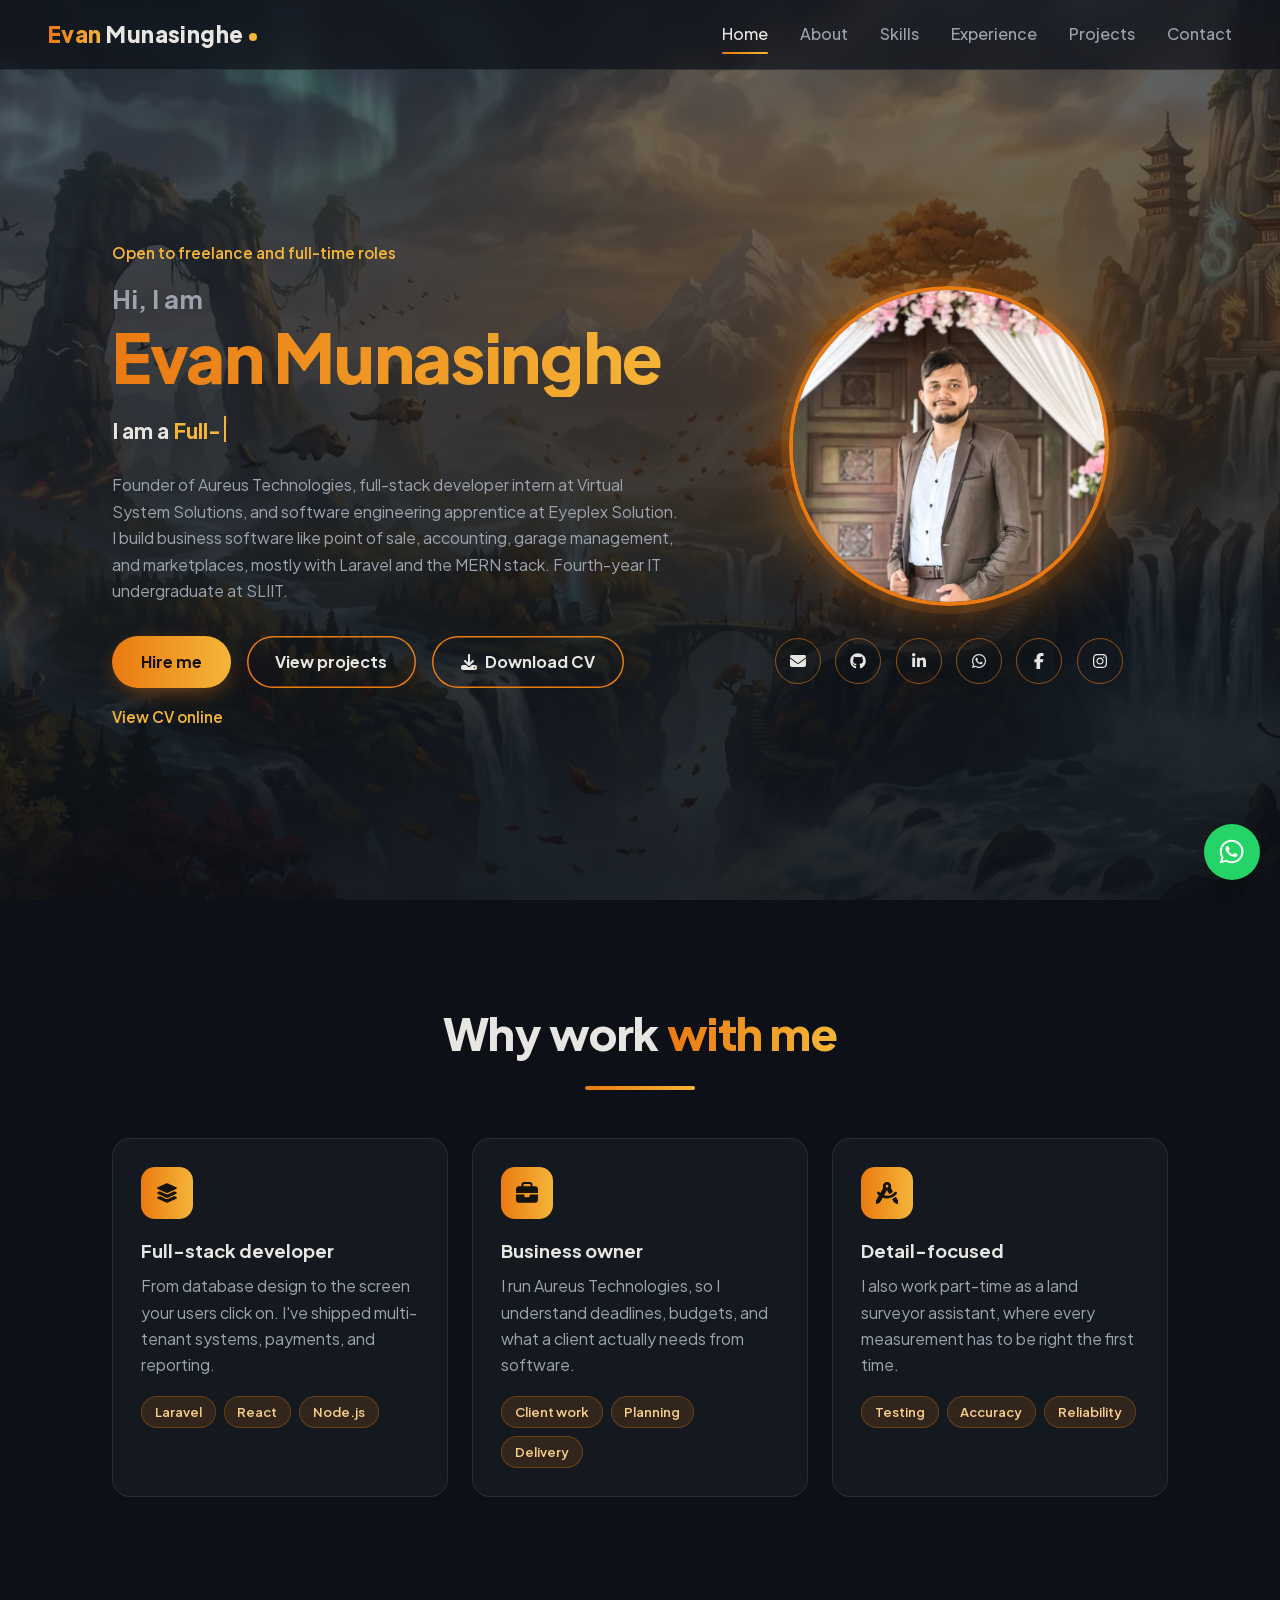
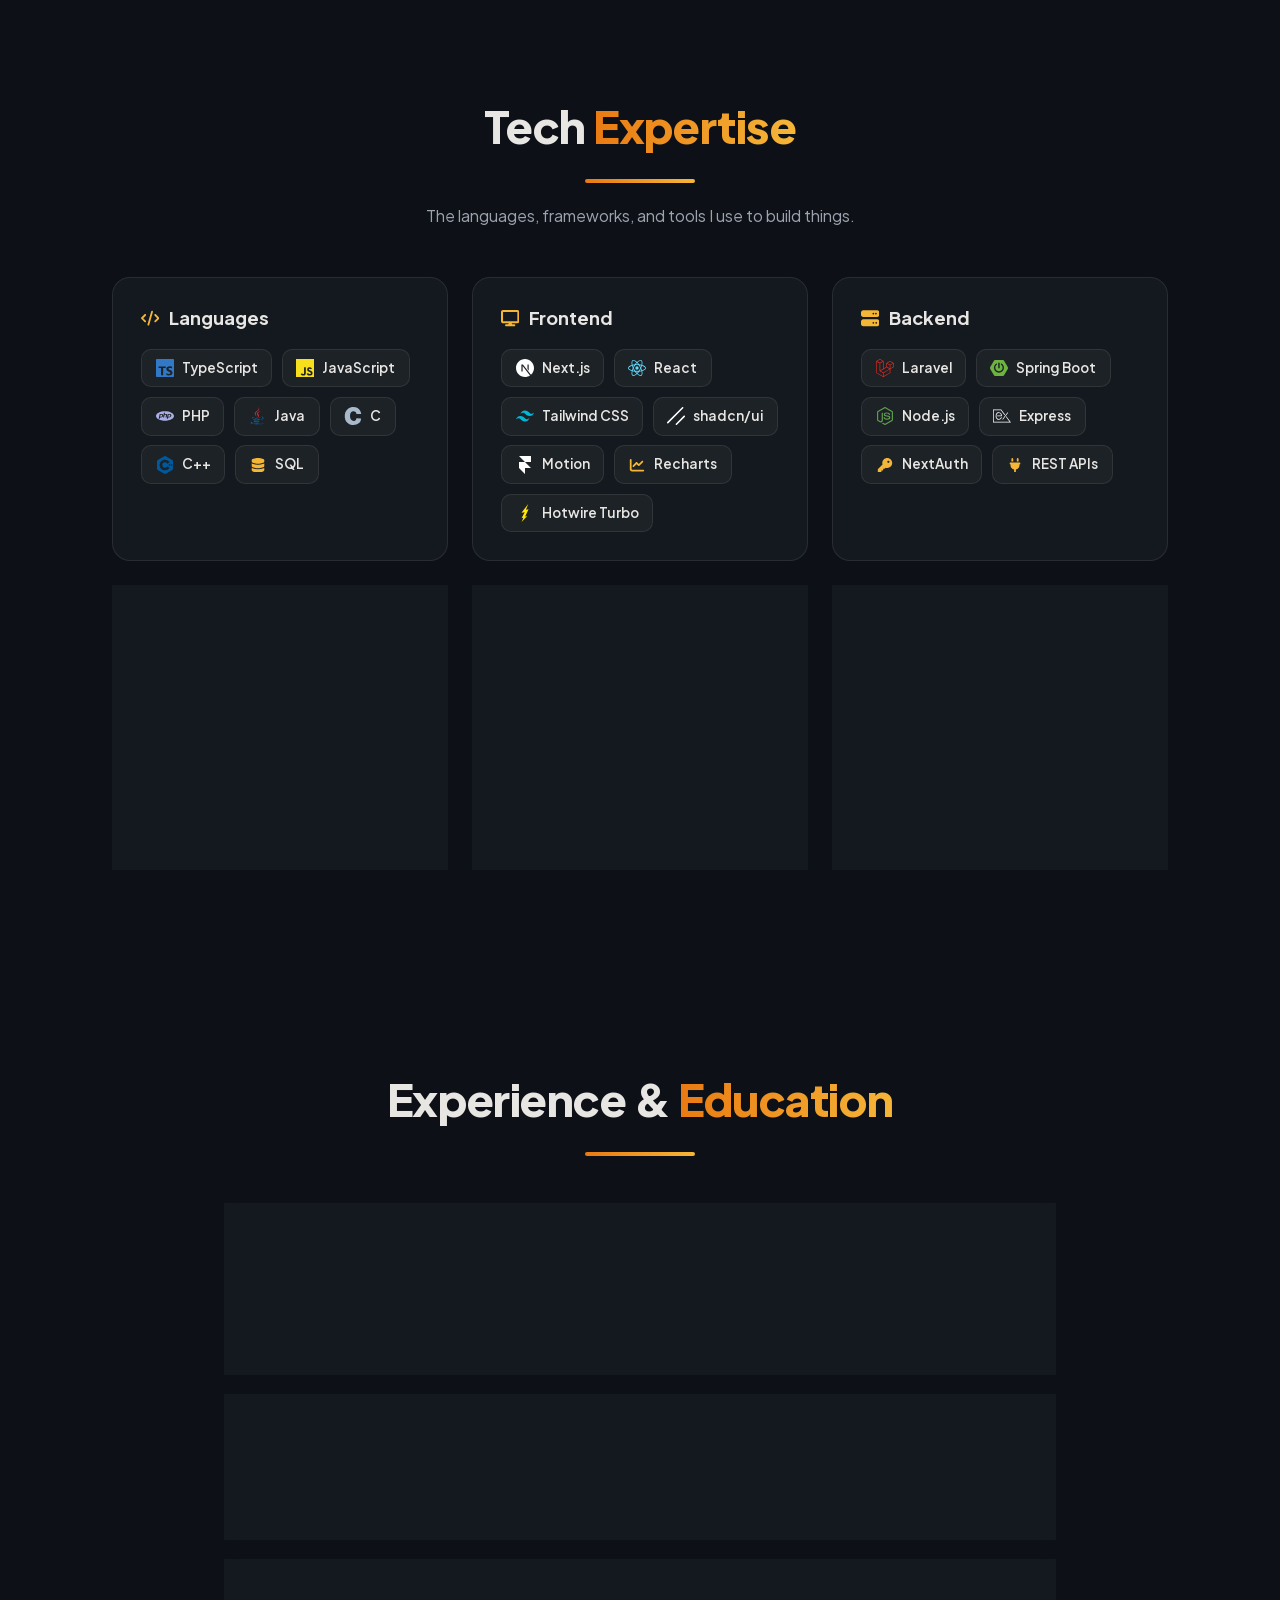
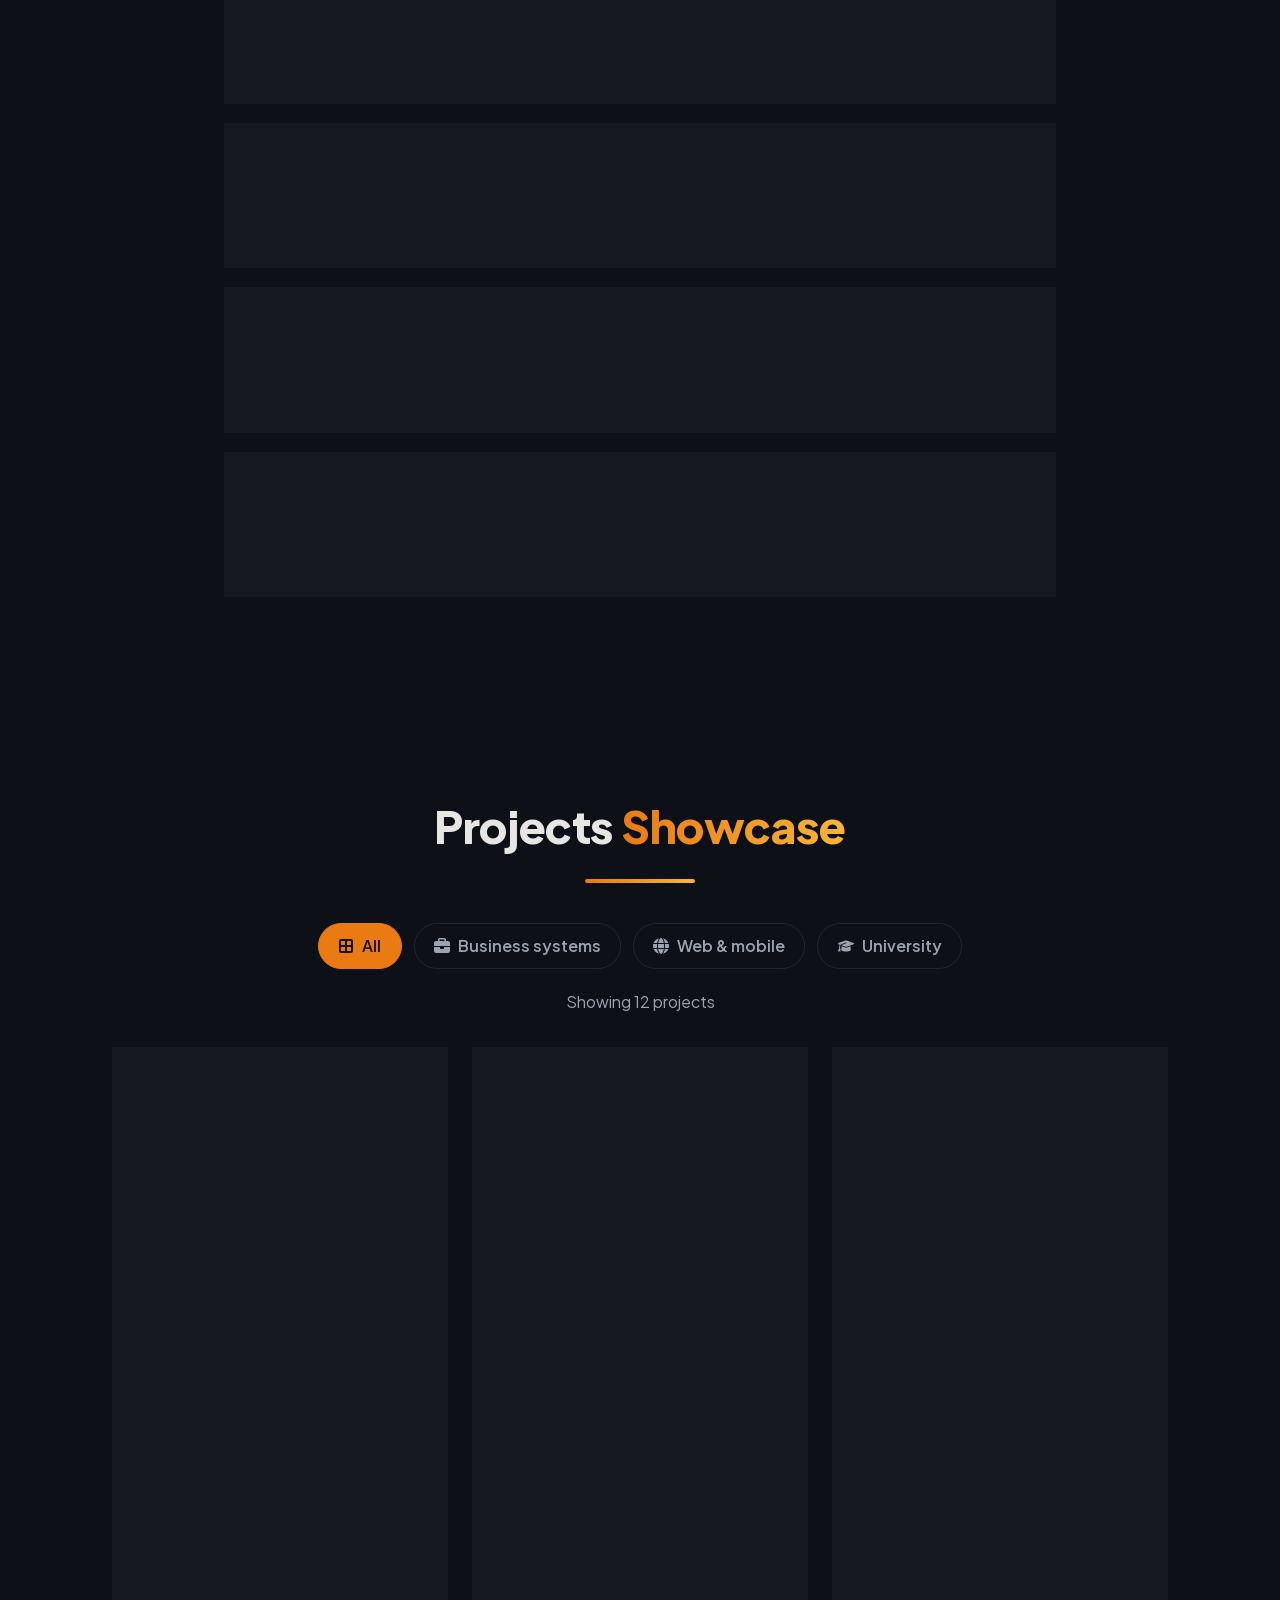
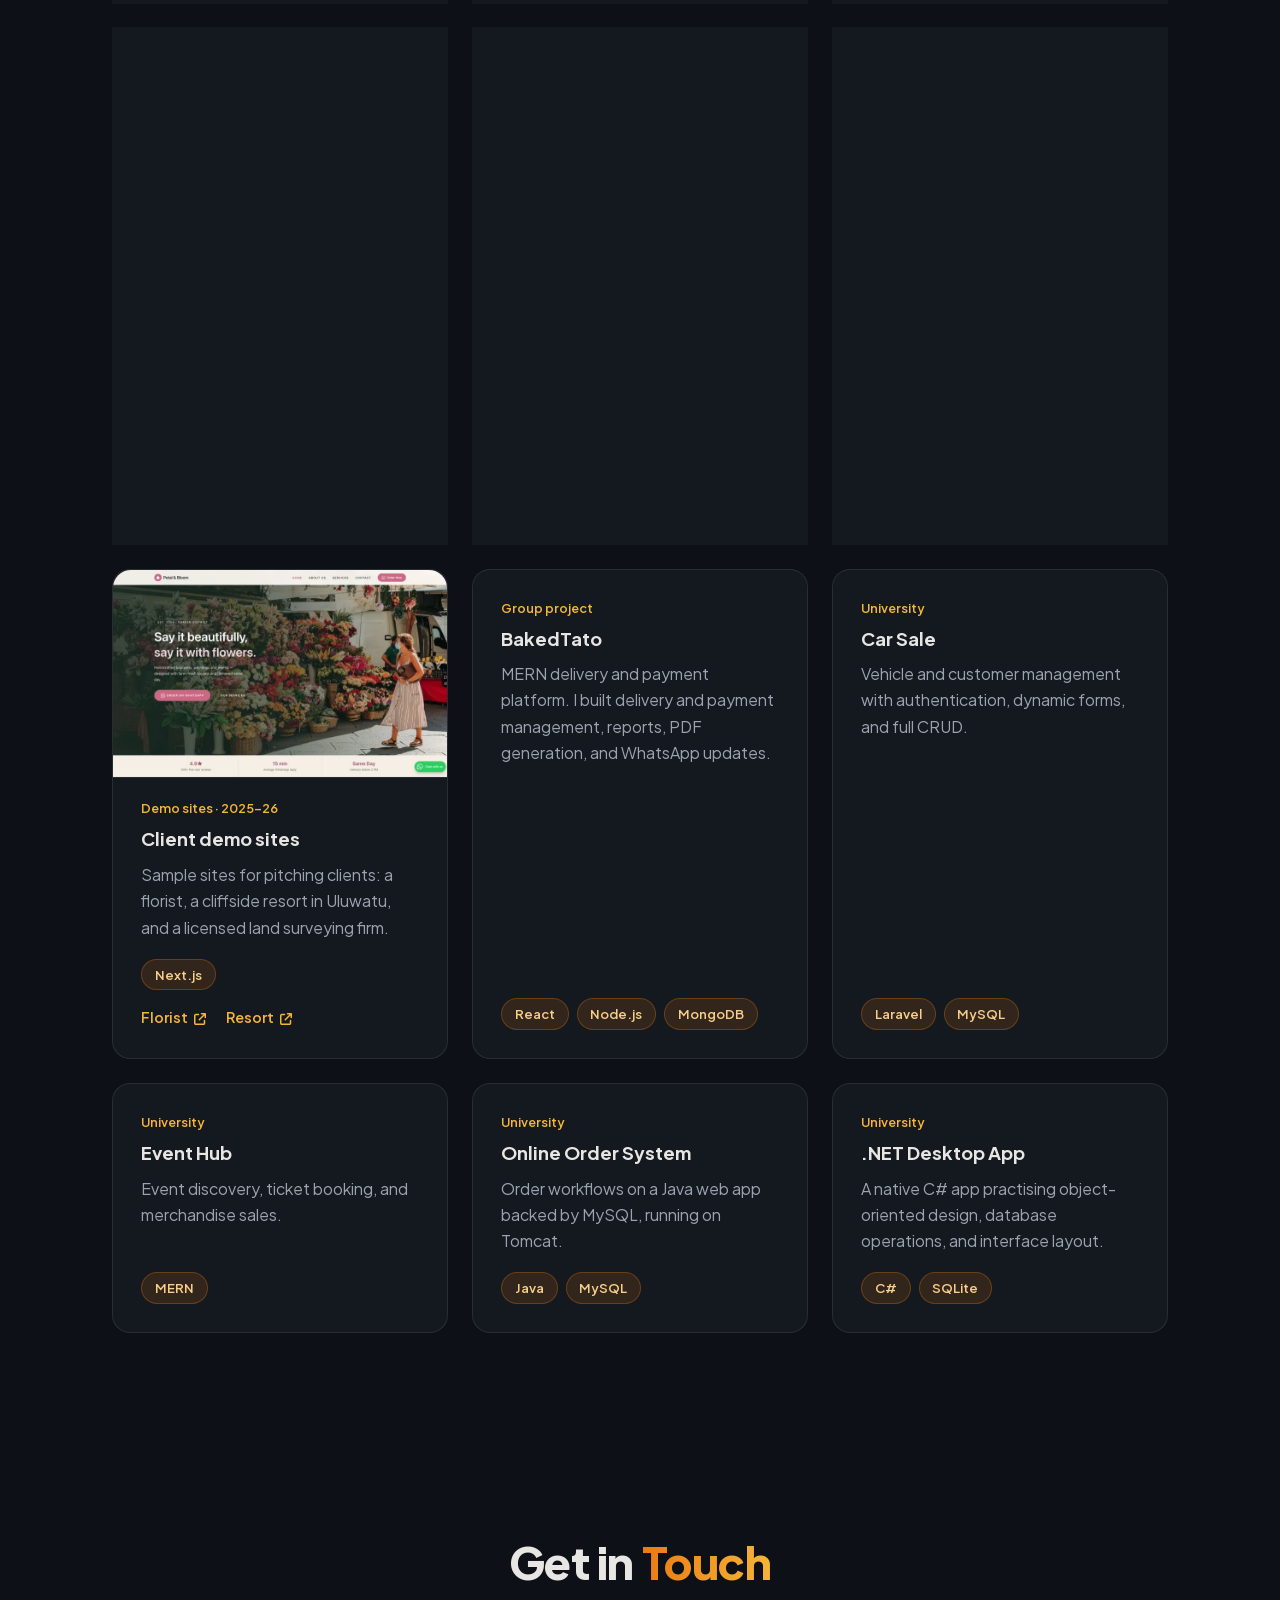
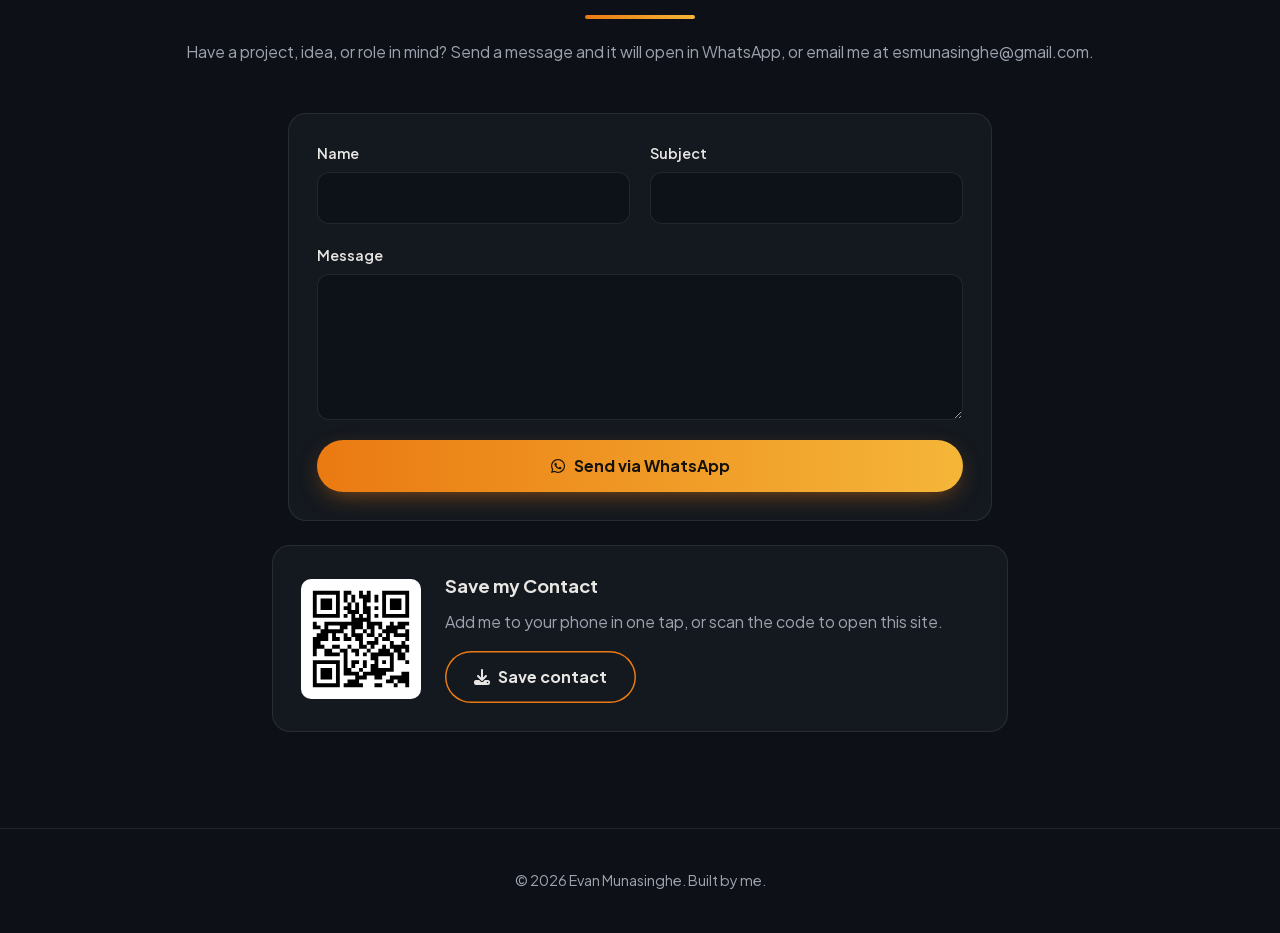
==== index.html @ e0ae442f "Update section headings: capitalize key terms for consistency" ====
<!DOCTYPE html>
<html lang="en">
<head>
  <meta charset="UTF-8">
  <meta name="viewport" content="width=device-width, initial-scale=1.0">
  <meta name="description" content="Evan Munasinghe is a Sri Lankan full-stack developer and founder of Aureus Technologies, building POS, accounting and business software with Laravel, React and Next.js.">
  <meta name="author" content="Evan Munasinghe">
  <meta name="robots" content="index, follow, max-image-preview:large">
  <meta name="theme-color" content="#0D1117">
  <title>Evan Munasinghe | Full-Stack Developer, Sri Lanka</title>
  <link rel="canonical" href="https://evanmunasinghe.dev/">
  <link rel="sitemap" type="application/xml" href="/sitemap.xml">
  <meta property="og:type" content="profile">
  <meta property="og:site_name" content="Evan Munasinghe">
  <meta property="og:url" content="https://evanmunasinghe.dev/">
  <meta property="og:title" content="Evan Munasinghe | Full-Stack Developer, Sri Lanka">
  <meta property="og:description" content="Evan Munasinghe is a Sri Lankan full-stack developer and founder of Aureus Technologies, building POS, accounting and business software with Laravel, React and Next.js.">
  <meta property="og:image" content="https://evanmunasinghe.dev/assets/og.jpg">
  <meta property="og:image:width" content="1200">
  <meta property="og:image:height" content="630">
  <meta property="og:image:alt" content="Evan Munasinghe, Full-Stack Developer">
  <meta property="profile:first_name" content="Evan">
  <meta property="profile:last_name" content="Munasinghe">
  <meta name="twitter:card" content="summary_large_image">
  <script type="application/ld+json">{"@context": "https://schema.org", "@graph": [{"@type": "WebSite", "@id": "https://evanmunasinghe.dev/#website", "url": "https://evanmunasinghe.dev/", "name": "Evan Munasinghe", "inLanguage": "en"}, {"@type": "ProfilePage", "@id": "https://evanmunasinghe.dev/#page", "url": "https://evanmunasinghe.dev/", "isPartOf": {"@id": "https://evanmunasinghe.dev/#website"}, "mainEntity": {"@id": "https://evanmunasinghe.dev/#person"}}, {"@type": "Person", "@id": "https://evanmunasinghe.dev/#person", "name": "Evan Munasinghe", "url": "https://evanmunasinghe.dev/", "image": "https://evanmunasinghe.dev/assets/evan-munasinghe.jpeg", "telephone": "+94714682032", "description": "Evan Munasinghe is a Sri Lankan full-stack developer and founder of Aureus Technologies, building POS, accounting and business software with Laravel, React and Next.js.", "jobTitle": "Full-Stack Developer", "address": {"@type": "PostalAddress", "addressCountry": "LK"}, "worksFor": [{"@type": "Organization", "name": "Aureus Technologies", "url": "https://www.aureustech.online"}, {"@type": "Organization", "name": "Virtual System Solutions"}, {"@type": "Organization", "name": "Eyeplex Solution"}], "alumniOf": [{"@type": "CollegeOrUniversity", "name": "Sri Lanka Institute of Information Technology", "alternateName": "SLIIT"}, {"@type": "EducationalOrganization", "name": "Central College Anuradhapura"}], "knowsAbout": ["Full-stack development", "Laravel", "PHP", "React", "Next.js", "Node.js", "TypeScript", "MERN stack", "PostgreSQL", "MySQL", "Point of sale systems", "Accounting software"], "sameAs": ["https://github.com/evanmunasinghe", "https://www.linkedin.com/in/evan-munasinghe-3a8b3a279/"]}]}</script>
  <link rel="icon" type="image/png" sizes="32x32" href="assets/favicon-32.png">
  <link rel="apple-touch-icon" href="assets/apple-touch-icon.png?v=2">
  <link rel="manifest" href="site.webmanifest">
  <link rel="preload" href="assets/evan-munasinghe.webp" as="image">
  <link rel="preload" href="assets/fonts/plus-jakarta-sans.woff2" as="font" type="font/woff2" crossorigin>
  <link rel="stylesheet" href="styles.css">
  <script src="script.js" defer></script>
</head>
<body>
  <a class="skip-link" href="#home">Skip to content</a>

  <header class="nav">
    <a class="logo" href="#home"><span class="grad">Evan</span>&nbsp;Munasinghe<i></i></a>
    <button class="menu-btn" type="button" aria-label="Open menu" aria-expanded="false" aria-controls="nav-links"><svg class="fa" aria-hidden="true"><use href="assets/icons.svg#bars"/></svg></button>
    <nav id="nav-links" aria-label="Sections">
      <a href="#home">Home</a>
      <a href="#about">About</a>
      <a href="#skills">Skills</a>
      <a href="#experience">Experience</a>
      <a href="#projects">Projects</a>
      <a href="#contact">Contact</a>
    </nav>
  </header>

  <main>
    <section class="hero" id="home">
      <div class="hero-text">
        <p class="status">Open to freelance and full-time roles</p>
        <p class="hi">Hi, I am</p>
        <h1 class="grad">Evan Munasinghe</h1>
        <p class="typed"><span>I am a <span id="typed" aria-live="polite">Full-Stack Developer</span><span class="caret" aria-hidden="true"></span></span><span class="ghost" aria-hidden="true">I am a Founder of Aureus Technologies</span></p>
        <p class="lead">Founder of Aureus Technologies, full-stack developer intern at Virtual System Solutions, and software engineering apprentice at Eyeplex Solution. I build business software like point of sale, accounting, garage management, and marketplaces, mostly with Laravel and the MERN stack. Fourth-year IT undergraduate at SLIIT.</p>
        <div class="hero-btns">
          <a class="btn" href="#contact">Hire me</a>
          <a class="btn btn-ghost" href="#projects">View projects</a>
          <a class="btn btn-ghost" href="assets/Evan-Munasinghe-CV.pdf" download><svg class="fa" aria-hidden="true"><use href="assets/icons.svg#download"/></svg> Download CV</a>
          <a class="text-link" href="assets/Evan-Munasinghe-CV.pdf" target="_blank" rel="noopener">View CV online</a>
        </div>
      </div>
      <div class="hero-photo">
        <img src="assets/evan-munasinghe.webp" alt="Evan Munasinghe" width="800" height="800" fetchpriority="high">
        <div class="socials">
          <a href="mailto:esmunasinghe@gmail.com" aria-label="Email"><svg class="fa" aria-hidden="true"><use href="assets/icons.svg#envelope"/></svg></a>
          <a href="https://github.com/evanmunasinghe" target="_blank" rel="noopener noreferrer" aria-label="GitHub"><svg class="fa" aria-hidden="true"><use href="assets/icons.svg#github"/></svg></a>
          <a href="https://www.linkedin.com/in/evan-munasinghe-3a8b3a279/" target="_blank" rel="noopener noreferrer" aria-label="LinkedIn"><svg class="fa" aria-hidden="true"><use href="assets/icons.svg#linkedin-in"/></svg></a>
          <a href="https://wa.me/94714682032" target="_blank" rel="noopener noreferrer" aria-label="WhatsApp"><svg class="fa" aria-hidden="true"><use href="assets/icons.svg#whatsapp"/></svg></a>
          <a href="https://www.facebook.com/share/1J9ZfUtniU/?mibextid=wwXIfr" target="_blank" rel="noopener noreferrer" aria-label="Facebook"><svg class="fa" aria-hidden="true"><use href="assets/icons.svg#facebook-f"/></svg></a>
          <a href="https://www.instagram.com/_evanz.____?igsh=cHNicWY4cTRuZnRx&amp;utm_source=qr" target="_blank" rel="noopener noreferrer" aria-label="Instagram"><svg class="fa" aria-hidden="true"><use href="assets/icons.svg#instagram"/></svg></a>
        </div>
      </div>
    </section>

    <section class="section" id="about">
      <h2>Why work <span class="grad">with me</span></h2>
      <div class="cards three">
        <article class="card">
          <svg class="fa icon" aria-hidden="true"><use href="assets/icons.svg#layer-group"/></svg>
          <h3>Full-stack developer</h3>
          <p>From database design to the screen your users click on. I've shipped multi-tenant systems, payments, and reporting.</p>
          <ul class="chips"><li>Laravel</li><li>React</li><li>Node.js</li></ul>
        </article>
        <article class="card">
          <svg class="fa icon" aria-hidden="true"><use href="assets/icons.svg#briefcase"/></svg>
          <h3>Business owner</h3>
          <p>I run Aureus Technologies, so I understand deadlines, budgets, and what a client actually needs from software.</p>
          <ul class="chips"><li>Client work</li><li>Planning</li><li>Delivery</li></ul>
        </article>
        <article class="card">
          <svg class="fa icon" aria-hidden="true"><use href="assets/icons.svg#compass-drafting"/></svg>
          <h3>Detail-focused</h3>
          <p>I also work part-time as a land surveyor assistant, where every measurement has to be right the first time.</p>
          <ul class="chips"><li>Testing</li><li>Accuracy</li><li>Reliability</li></ul>
        </article>
      </div>
    </section>

    <section class="section" id="skills">
      <h2>Tech <span class="grad">Expertise</span></h2>
      <p class="sub">The languages, frameworks, and tools I use to build things.</p>
      <div class="cards skills">
        <article class="card">
          <h3><svg class="fa" aria-hidden="true"><use href="assets/icons.svg#code"/></svg> Languages</h3>
          <ul class="chips tech"><li><img src="assets/tech/typescript.svg" alt="" width="18" height="18">TypeScript</li><li><img src="assets/tech/javascript.svg" alt="" width="18" height="18">JavaScript</li><li><img src="assets/tech/php.svg" alt="" width="18" height="18">PHP</li><li><img src="assets/tech/java.svg" alt="" width="18" height="18">Java</li><li><img src="assets/tech/c.svg" alt="" width="18" height="18">C</li><li><img src="assets/tech/cplusplus.svg" alt="" width="18" height="18">C++</li><li><svg class="fa" aria-hidden="true"><use href="assets/icons.svg#database"/></svg>SQL</li></ul>
        </article>
        <article class="card">
          <h3><svg class="fa" aria-hidden="true"><use href="assets/icons.svg#display"/></svg> Frontend</h3>
          <ul class="chips tech"><li><img src="assets/tech/nextdotjs.svg" alt="" width="18" height="18">Next.js</li><li><img src="assets/tech/react.svg" alt="" width="18" height="18">React</li><li><img src="assets/tech/tailwindcss.svg" alt="" width="18" height="18">Tailwind CSS</li><li><img src="assets/tech/shadcnui.svg" alt="" width="18" height="18">shadcn/ui</li><li><img src="assets/tech/framer.svg" alt="" width="18" height="18">Motion</li><li><svg class="fa" aria-hidden="true"><use href="assets/icons.svg#chart-line"/></svg>Recharts</li><li><img src="assets/tech/hotwire.svg" alt="" width="18" height="18">Hotwire Turbo</li></ul>
        </article>
        <article class="card">
          <h3><svg class="fa" aria-hidden="true"><use href="assets/icons.svg#server"/></svg> Backend</h3>
          <ul class="chips tech"><li><img src="assets/tech/laravel.svg" alt="" width="18" height="18">Laravel</li><li><img src="assets/tech/springboot.svg" alt="" width="18" height="18">Spring Boot</li><li><img src="assets/tech/nodedotjs.svg" alt="" width="18" height="18">Node.js</li><li><img src="assets/tech/express.svg" alt="" width="18" height="18">Express</li><li><svg class="fa" aria-hidden="true"><use href="assets/icons.svg#key"/></svg>NextAuth</li><li><svg class="fa" aria-hidden="true"><use href="assets/icons.svg#plug"/></svg>REST APIs</li></ul>
        </article>
        <article class="card">
          <h3><svg class="fa" aria-hidden="true"><use href="assets/icons.svg#database"/></svg> Data &amp; ORM</h3>
          <ul class="chips tech"><li><img src="assets/tech/postgresql.svg" alt="" width="18" height="18">PostgreSQL</li><li><img src="assets/tech/supabase.svg" alt="" width="18" height="18">Supabase</li><li><img src="assets/tech/tidb.svg" alt="" width="18" height="18">TiDB</li><li><img src="assets/tech/mysql.svg" alt="" width="18" height="18">MySQL</li><li><img src="assets/tech/mariadb.svg" alt="" width="18" height="18">MariaDB</li><li><img src="assets/tech/mongodb.svg" alt="" width="18" height="18">MongoDB</li><li><img src="assets/tech/redis.svg" alt="" width="18" height="18">Redis</li><li><img src="assets/tech/prisma.svg" alt="" width="18" height="18">Prisma</li></ul>
        </article>
        <article class="card">
          <h3><svg class="fa" aria-hidden="true"><use href="assets/icons.svg#cloud"/></svg> Cloud &amp; DevOps</h3>
          <ul class="chips tech"><li><img src="assets/tech/vercel.svg" alt="" width="18" height="18">Vercel</li><li><img src="assets/tech/vercel.svg" alt="" width="18" height="18">Vercel Blob</li><li><img src="assets/tech/vite.svg" alt="" width="18" height="18">Vite</li><li><img src="assets/tech/git.svg" alt="" width="18" height="18">Git</li><li><img src="assets/tech/githubactions.svg" alt="" width="18" height="18">GitHub Actions</li></ul>
        </article>
        <article class="card">
          <h3><svg class="fa" aria-hidden="true"><use href="assets/icons.svg#circle-check"/></svg> Quality &amp; Tooling</h3>
          <ul class="chips tech"><li><img src="assets/tech/zod.svg" alt="" width="18" height="18">Zod</li><li><img src="assets/tech/reacthookform.svg" alt="" width="18" height="18">React Hook Form</li><li><img src="assets/tech/playwright.svg" alt="" width="18" height="18">Playwright</li><li><svg class="fa" aria-hidden="true"><use href="assets/icons.svg#vial"/></svg>Pest</li><li><img src="assets/tech/puppeteer.svg" alt="" width="18" height="18">Puppeteer</li><li><img src="assets/tech/eslint.svg" alt="" width="18" height="18">ESLint</li></ul>
        </article>
      </div>
    </section>

    <section class="section" id="experience">
      <h2>Experience &amp; <span class="grad">Education</span></h2>
      <ol class="timeline">
        <li class="card">
          <img src="assets/evan-logo.png" alt="" width="48" height="48">
          <div>
            <p class="when">2026 – Present</p>
            <h3>Founder, Aureus Technologies</h3>
            <p>Software studio building websites, business systems, and mobile apps for clients. Products include Invotron and Nimuzon.com.</p>
          </div>
        </li>
        <li class="card">
          <img src="assets/virtual-system-solutions-logo.jpeg" alt="" width="48" height="48">
          <div>
            <p class="when">2026 – Present</p>
            <h3>Full-Stack Developer Intern, Virtual System Solutions</h3>
            <p>Building and maintaining Laravel applications, including the FleeV garage management system.</p>
          </div>
        </li>
        <li class="card">
          <span class="logo-icon"><svg class="fa" aria-hidden="true"><use href="assets/icons.svg#compass-drafting"/></svg></span>
          <div>
            <p class="when">Part-time</p>
            <h3>Land Surveyor Assistant</h3>
            <p>Field support for licensed surveyors: boundary marking, readings, and setting-out work.</p>
          </div>
        </li>
        <li class="card">
          <img class="on-dark" src="assets/eyeplex-logo.jpeg" alt="" width="48" height="48">
          <div>
            <p class="when">Present</p>
            <h3>Software Engineering Apprentice, Eyeplex Solution</h3>
            <p>ASP.NET Core web apps: REST APIs, MVC, authentication, and database work.</p>
          </div>
        </li>
        <li class="card">
          <img src="assets/sliit-logo.jpg" alt="" width="48" height="48">
          <div>
            <p class="when">Fourth year</p>
            <h3>BSc (Hons) Information Technology, SLIIT</h3>
            <p>Sri Lanka Institute of Information Technology.</p>
          </div>
        </li>
        <li class="card">
          <img src="assets/central-college-logo.jpeg" alt="" width="48" height="48">
          <div>
            <p class="when">O/L 2019 · A/L 2022 (sat 2023)</p>
            <h3>Central College Anuradhapura</h3>
            <p>G.C.E. O/L: 7A, 2B. G.C.E. A/L (Maths stream): 1C, 2S. Senior Deputy Head Prefect.</p>
          </div>
        </li>
      </ol>
    </section>

    <section class="section" id="projects">
      <h2>Projects <span class="grad">Showcase</span></h2>
      <div class="filters" role="group" aria-label="Filter projects">
        <button type="button" class="active" data-filter="all"><svg class="fa" aria-hidden="true"><use href="assets/icons.svg#border-all"/></svg> All</button>
        <button type="button" data-filter="business"><svg class="fa" aria-hidden="true"><use href="assets/icons.svg#briefcase"/></svg> Business systems</button>
        <button type="button" data-filter="web"><svg class="fa" aria-hidden="true"><use href="assets/icons.svg#globe"/></svg> Web &amp; mobile</button>
        <button type="button" data-filter="uni"><svg class="fa" aria-hidden="true"><use href="assets/icons.svg#graduation-cap"/></svg> University</button>
      </div>
      <p class="sub" id="count" aria-live="polite"></p>

      <div class="cards projects">
        <article class="card project" data-cat="business">
          <a class="thumb" href="https://www.invotron.store" target="_blank" rel="noopener noreferrer" tabindex="-1"><img src="assets/thumbs/invotron.webp" alt="Screenshot of Invotron" width="800" height="486" loading="lazy"></a>
          <p class="tag">Business system · 2026</p>
          <h3>Invotron</h3>
          <p>Point of sale, inventory, quotations, warranties and repairs, payroll, VAT, and double-entry accounting in one multi-tenant system.</p>
          <ul class="chips"><li>Multi-tenant</li><li>POS</li><li>Accounting</li></ul>
          <p class="links"><a href="projects/invotron.html">Case study</a><a href="https://www.invotron.store" target="_blank" rel="noopener noreferrer">Visit site <svg class="fa" aria-hidden="true"><use href="assets/icons.svg#arrow-up-right-from-square"/></svg></a></p>
        </article>
        <article class="card project" data-cat="business">
          <a class="thumb" href="https://fleev.net" target="_blank" rel="noopener noreferrer" tabindex="-1"><img src="assets/thumbs/fleev.webp" alt="Screenshot of FleeV" width="800" height="486" loading="lazy"></a>
          <p class="tag">Business system · 2026</p>
          <h3>FleeV</h3>
          <p>Cloud garage management that replaces paper work orders, missed bookings, and scattered records.</p>
          <ul class="chips"><li>Laravel</li><li>MySQL</li></ul>
          <p class="links"><a href="projects/fleev.html">Case study</a><a href="https://fleev.net" target="_blank" rel="noopener noreferrer">Visit site <svg class="fa" aria-hidden="true"><use href="assets/icons.svg#arrow-up-right-from-square"/></svg></a></p>
        </article>
        <article class="card project" data-cat="web">
          <a class="thumb" href="https://nimuzon.com" target="_blank" rel="noopener noreferrer" tabindex="-1"><img src="assets/thumbs/nimuzon.webp" alt="Screenshot of Nimuzon.com" width="800" height="486" loading="lazy"></a>
          <p class="tag">Marketplace · 2026</p>
          <h3>Nimuzon.com</h3>
          <p>An online marketplace for natural Sri Lankan gemstones such as Ceylon sapphires and rubies.</p>
          <ul class="chips"><li>Full-stack</li><li>E-commerce</li></ul>
          <p class="links"><a href="projects/nimuzon.html">Case study</a><a href="https://nimuzon.com" target="_blank" rel="noopener noreferrer">Visit site <svg class="fa" aria-hidden="true"><use href="assets/icons.svg#arrow-up-right-from-square"/></svg></a></p>
        </article>
        <article class="card project" data-cat="web">
          <a class="thumb" href="https://pentakill-blush.vercel.app" target="_blank" rel="noopener noreferrer" tabindex="-1"><img src="assets/thumbs/pentakill.webp" alt="Screenshot of Pentakill" width="800" height="486" loading="lazy"></a>
          <p class="tag">Web app · 2026</p>
          <h3>Pentakill</h3>
          <p>Look up any League of Legends player, count every pentakill in their match history, and compare two players.</p>
          <ul class="chips"><li>Riot Games API</li><li>UI design</li></ul>
          <p class="links"><a href="projects/pentakill.html">Case study</a><a href="https://pentakill-blush.vercel.app" target="_blank" rel="noopener noreferrer">Visit site <svg class="fa" aria-hidden="true"><use href="assets/icons.svg#arrow-up-right-from-square"/></svg></a></p>
        </article>
        <article class="card project" data-cat="web">
          <a class="thumb" href="https://remindme-xi-nine.vercel.app" target="_blank" rel="noopener noreferrer" tabindex="-1"><img src="assets/thumbs/remindme.webp" alt="Screenshot of Remind me" width="800" height="486" loading="lazy"></a>
          <p class="tag">Mobile app · 2026</p>
          <h3>Remind me</h3>
          <p>A mobile app a client uses to keep track of payments owed to suppliers.</p>
          <ul class="chips"><li>Mobile</li></ul>
          <p class="links"><a href="https://remindme-xi-nine.vercel.app" target="_blank" rel="noopener noreferrer">Visit site <svg class="fa" aria-hidden="true"><use href="assets/icons.svg#arrow-up-right-from-square"/></svg></a></p>
        </article>
        <article class="card project" data-cat="web">
          <a class="thumb" href="https://www.aureustech.online" target="_blank" rel="noopener noreferrer" tabindex="-1"><img src="assets/thumbs/aureus.webp" alt="Screenshot of Aureus Technologies" width="800" height="486" loading="lazy"></a>
          <p class="tag">Website · 2026</p>
          <h3>Aureus Technologies</h3>
          <p>The website and project management suite for my software studio: it presents services and client work, and runs client projects.</p>
          <ul class="chips"><li>Full-stack</li><li>Project management</li></ul>
          <p class="links"><a href="projects/aureus.html">Case study</a><a href="https://www.aureustech.online" target="_blank" rel="noopener noreferrer">Visit site <svg class="fa" aria-hidden="true"><use href="assets/icons.svg#arrow-up-right-from-square"/></svg></a></p>
        </article>
        <article class="card project" data-cat="web">
          <div class="thumb"><img src="assets/thumbs/shop.webp" alt="Screenshot of Client demo sites" width="800" height="486" loading="lazy"></div>
          <p class="tag">Demo sites · 2025–26</p>
          <h3>Client demo sites</h3>
          <p>Sample sites for pitching clients: a florist, a cliffside resort in Uluwatu, and a licensed land surveying firm.</p>
          <ul class="chips"><li>Next.js</li></ul>
          <p class="links"><a href="https://demo-shop-lyart.vercel.app" target="_blank" rel="noopener noreferrer">Florist <svg class="fa" aria-hidden="true"><use href="assets/icons.svg#arrow-up-right-from-square"/></svg></a><a href="https://demo-resort-liart.vercel.app" target="_blank" rel="noopener noreferrer">Resort <svg class="fa" aria-hidden="true"><use href="assets/icons.svg#arrow-up-right-from-square"/></svg></a></p>
        </article>
        <article class="card project" data-cat="uni">
          <p class="tag">Group project</p>
          <h3>BakedTato</h3>
          <p>MERN delivery and payment platform. I built delivery and payment management, reports, PDF generation, and WhatsApp updates.</p>
          <ul class="chips"><li>React</li><li>Node.js</li><li>MongoDB</li></ul>
        </article>
        <article class="card project" data-cat="uni">
          <p class="tag">University</p>
          <h3>Car Sale</h3>
          <p>Vehicle and customer management with authentication, dynamic forms, and full CRUD.</p>
          <ul class="chips"><li>Laravel</li><li>MySQL</li></ul>
        </article>
        <article class="card project" data-cat="uni">
          <p class="tag">University</p>
          <h3>Event Hub</h3>
          <p>Event discovery, ticket booking, and merchandise sales.</p>
          <ul class="chips"><li>MERN</li></ul>
        </article>
        <article class="card project" data-cat="uni">
          <p class="tag">University</p>
          <h3>Online Order System</h3>
          <p>Order workflows on a Java web app backed by MySQL, running on Tomcat.</p>
          <ul class="chips"><li>Java</li><li>MySQL</li></ul>
        </article>
        <article class="card project" data-cat="uni">
          <p class="tag">University</p>
          <h3>.NET Desktop App</h3>
          <p>A native C# app practising object-oriented design, database operations, and interface layout.</p>
          <ul class="chips"><li>C#</li><li>SQLite</li></ul>
        </article>
      </div>
    </section>

    <section class="section" id="contact">
      <h2>Get in <span class="grad">Touch</span></h2>
      <p class="sub">Have a project, idea, or role in mind? Send a message and it will open in WhatsApp, or email me at <a href="mailto:esmunasinghe@gmail.com">esmunasinghe@gmail.com</a>.</p>
      <form class="card contact-form" id="contact-form">
        <label>Name<input name="name" required autocomplete="name"></label>
        <label>Subject<input name="subject" required></label>
        <label class="full">Message<textarea name="message" rows="5" required></textarea></label>
        <button class="btn full" type="submit"><svg class="fa" aria-hidden="true"><use href="assets/icons.svg#whatsapp"/></svg> Send via WhatsApp</button>
      </form>
      <div class="card save-contact">
        <img src="assets/qr.svg" alt="QR code linking to evanmunasinghe.dev" width="120" height="120">
        <div>
          <h3>Save my Contact</h3>
          <p>Add me to your phone in one tap, or scan the code to open this site.</p>
          <p class="hero-btns"><a class="btn btn-ghost" href="assets/evan-munasinghe.vcf" download><svg class="fa" aria-hidden="true"><use href="assets/icons.svg#download"/></svg> Save contact</a></p>
        </div>
      </div>
    </section>
  </main>

  <footer>
    <p>© <span id="year">2026</span> Evan Munasinghe. Built by me.</p>
  </footer>
  <a class="wa-float" href="https://wa.me/94714682032" target="_blank" rel="noopener noreferrer" aria-label="Chat on WhatsApp"><svg class="fa" aria-hidden="true"><use href="assets/icons.svg#whatsapp"/></svg></a>
</body>
</html>
---- styles.css ----
@font-face {
  font-family: "Plus Jakarta Sans";
  font-style: normal;
  font-weight: 400 800;
  font-display: swap;
  src: url("assets/fonts/plus-jakarta-sans.woff2") format("woff2");
}

:root {
  --bg: #0D1117;
  --bg-2: #12171E;
  --card: rgba(22, 27, 34, .82);
  --line: rgba(255, 255, 255, .09);
  --text: #E8E6E3;
  --soft: #9CA3AF;
  --purple: #EA7A12;
  --cyan: #F5B638;
  --grad: linear-gradient(90deg, var(--purple), var(--cyan));
}

* { box-sizing: border-box; margin: 0; padding: 0; }
html { scroll-behavior: smooth; scroll-padding-top: 80px; }

html { background: var(--bg); }

body {
  color: var(--text);
  font: 400 1rem/1.65 "Plus Jakarta Sans", system-ui, sans-serif;
  -webkit-font-smoothing: antialiased;
}

a { color: inherit; text-decoration: none; }
button, input, textarea { font: inherit; color: inherit; }
img { display: block; max-width: 100%; height: auto; }
.fa { width: 1em; height: 1em; fill: currentColor; display: inline-block; vertical-align: -.125em; flex: none; }
:focus-visible { outline: 2px solid var(--cyan); outline-offset: 3px; }
.skip-link { position: absolute; left: -999px; }
.skip-link:focus { left: 1rem; top: 1rem; z-index: 99; background: var(--bg); padding: .5rem 1rem; }

.grad {
  background: var(--grad);
  -webkit-background-clip: text;
  background-clip: text;
  color: transparent;
}

/* nav */
.nav {
  position: sticky;
  top: 0;
  z-index: 50;
  display: flex;
  align-items: center;
  justify-content: space-between;
  padding: 1rem clamp(1.25rem, 4vw, 3rem);
  background: rgba(13, 17, 23, .85);
  backdrop-filter: blur(12px);
  border-bottom: 1px solid var(--line);
}
.logo { font-size: 1.4rem; font-weight: 800; letter-spacing: .02em; display: flex; align-items: center; }
.logo i { width: 8px; height: 8px; border-radius: 50%; background: var(--cyan); margin: .35rem 0 0 .3rem; }
.nav nav { display: flex; gap: 2rem; }
.nav nav a { position: relative; font-weight: 500; color: var(--soft); transition: color .2s; }
.nav nav a:hover, .nav nav a.active { color: var(--text); }
.nav nav a::after {
  content: ""; position: absolute; left: 0; right: 0; bottom: -6px; height: 2px;
  background: var(--grad); border-radius: 2px; transform: scaleX(0); transition: transform .25s;
}
.nav nav a.active::after { transform: scaleX(1); }
.menu-btn { display: none; background: none; border: 0; font-size: 1.3rem; cursor: pointer; }

/* hero */
.hero {
  position: relative;
  isolation: isolate;
  display: grid;
  grid-template-columns: 1.3fr 1fr;
  align-items: center;
  gap: 3rem;
  min-height: calc(100vh - 70px);
  max-width: 72rem;
  margin: 0 auto;
  padding: 4rem clamp(1.25rem, 4vw, 3rem);
}
.hero::before {
  content: ""; position: absolute; inset: 0 calc(50% - 50vw); z-index: -1;
  background: radial-gradient(60rem 30rem at 70% 30%, rgba(234, 122, 18, .18), transparent 70%);
}
.hi { font-size: 1.6rem; font-weight: 700; color: var(--soft); }
h1 { font-size: clamp(2.6rem, 6vw, 4.2rem); font-weight: 800; line-height: 1.1; letter-spacing: -.02em; padding-bottom: .2rem; }
.typed { margin-top: 1rem; font-size: 1.35rem; font-weight: 700; display: grid; }
.typed > * { grid-area: 1 / 1; }
.typed .ghost { visibility: hidden; padding-right: 5px; } /* reserves the height of the longest role so the page never jumps */
#typed { color: var(--cyan); }
.caret { display: inline-block; width: 2px; height: 1.2em; margin-left: 3px; vertical-align: -3px; background: var(--cyan); animation: blink 1s steps(1) infinite; }
@keyframes blink { 50% { opacity: 0; } }
.lead { margin-top: 1.5rem; color: var(--soft); max-width: 36rem; }
.hero-btns { display: flex; flex-wrap: wrap; gap: 1rem; margin-top: 2rem; }

.btn {
  display: inline-flex; align-items: center; justify-content: center; gap: .5rem;
  padding: .8rem 1.8rem;
  border: 0;
  border-radius: 999px;
  background: var(--grad);
  color: #15110B;
  font-weight: 700;
  cursor: pointer;
  box-shadow: 0 8px 24px -8px rgba(234, 122, 18, .6);
  transition: transform .2s, box-shadow .2s;
}
.btn:hover { transform: translateY(-2px); box-shadow: 0 12px 28px -8px rgba(234, 122, 18, .8); }
.btn-ghost { background: transparent; color: var(--text); box-shadow: inset 0 0 0 1.5px var(--purple); }
.btn-ghost:hover { background: rgba(234, 122, 18, .12); box-shadow: inset 0 0 0 1.5px var(--purple); }

.hero-photo { display: flex; flex-direction: column; align-items: center; gap: 2rem; }
.hero-photo img {
  width: min(320px, 70vw);
  aspect-ratio: 1;
  object-fit: cover;
  object-position: 50% 25%;
  border-radius: 50%;
  border: 4px solid var(--purple);
  box-shadow: 0 0 0 8px rgba(234, 122, 18, .15), 0 0 60px rgba(234, 122, 18, .5);
}
.socials { display: flex; gap: .9rem; }
.socials a {
  display: grid; place-items: center;
  width: 46px; height: 46px;
  border-radius: 50%;
  border: 1.5px solid rgba(234, 122, 18, .6);
  color: var(--text);
  transition: background .2s, transform .2s;
}
.socials a:hover { background: var(--purple); color: #15110B; transform: translateY(-3px); }

/* sections */
.section { max-width: 72rem; margin: 0 auto; padding: 6rem clamp(1.25rem, 4vw, 3rem); }
.section:nth-of-type(even) { position: relative; }
h2 { text-align: center; font-size: clamp(2rem, 4vw, 2.8rem); font-weight: 800; letter-spacing: -.01em; }
h2::after { content: ""; display: block; width: 110px; height: 4px; margin: 1rem auto 0; border-radius: 4px; background: var(--grad); }
.sub { text-align: center; color: var(--soft); margin-top: 1.25rem; }

.cards { display: grid; gap: 1.5rem; margin-top: 3rem; }
.three { grid-template-columns: repeat(3, 1fr); }
.skills { grid-template-columns: repeat(auto-fit, minmax(17rem, 1fr)); }
.projects { grid-template-columns: repeat(auto-fill, minmax(19rem, 1fr)); margin-top: 2rem; }

.card {
  background: var(--card);
  border: 1px solid var(--line);
  border-radius: 18px;
  padding: 1.75rem;
  transition: border-color .25s, transform .25s;
}
.card:hover { border-color: rgba(234, 122, 18, .55); transform: translateY(-4px); }
h3 { font-size: 1.15rem; font-weight: 700; line-height: 1.35; }
.card p { color: var(--soft); margin-top: .6rem; }
.card h3 .fa { color: var(--cyan); margin-right: .4rem; }
.icon {
  display: grid; place-items: center;
  width: 52px; height: 52px; margin-bottom: 1.25rem;
  border-radius: 14px;
  background: var(--grad);
  color: #15110B;
  font-size: 1.3rem;
}

.fa.icon { padding: 15px; }

.chips { list-style: none; display: flex; flex-wrap: wrap; gap: .5rem; margin-top: 1.1rem; }
.chips li {
  padding: .25rem .8rem;
  border-radius: 999px;
  background: rgba(234, 122, 18, .14);
  border: 1px solid rgba(234, 122, 18, .3);
  color: #F8CF8A;
  font-size: .82rem;
  font-weight: 600;
}

/* experience */
.timeline { list-style: none; display: grid; gap: 1.25rem; margin: 3rem auto 0; max-width: 52rem; }
.timeline .card { display: flex; gap: 1.25rem; align-items: flex-start; }
.timeline img, .logo-icon {
  flex: none; width: 48px; height: 48px; border-radius: 12px; object-fit: cover; background: #fff;
}
.logo-icon { display: grid; place-items: center; background: var(--grad); color: #15110B; font-size: 1.2rem; }
.when { color: var(--cyan) !important; font-size: .85rem; font-weight: 600; margin: 0 0 .2rem !important; }

/* projects */
.filters { display: flex; flex-wrap: wrap; justify-content: center; gap: .75rem; margin-top: 2.5rem; }
.filters button {
  display: inline-flex; align-items: center; gap: .5rem;
  padding: .55rem 1.2rem;
  border-radius: 999px;
  border: 1px solid var(--line);
  background: transparent;
  color: var(--soft);
  font-weight: 600;
  cursor: pointer;
  transition: background .2s, color .2s;
}
.filters button:hover { color: var(--text); border-color: rgba(234, 122, 18, .5); }
.filters button.active { background: var(--purple); border-color: var(--purple); color: #15110B; }
.project { display: flex; flex-direction: column; }
.project .chips { margin-top: auto; padding-top: 1.1rem; }
.project[hidden] { display: none; }
.tag { color: var(--cyan) !important; font-size: .8rem; font-weight: 600; margin: 0 0 .5rem !important; }

/* contact */
.contact-form {
  display: grid; grid-template-columns: 1fr 1fr; gap: 1.25rem;
  max-width: 44rem; margin: 3rem auto 0;
}
.contact-form:hover { transform: none; }
.contact-form label { display: grid; gap: .4rem; font-weight: 600; font-size: .9rem; }
.contact-form .full { grid-column: 1 / -1; }
.contact-form input, .contact-form textarea {
  width: 100%;
  padding: .8rem 1rem;
  border-radius: 12px;
  border: 1px solid var(--line);
  background: var(--bg);
  font-weight: 400;
  resize: vertical;
}
.contact-form input:focus, .contact-form textarea:focus { outline: none; border-color: var(--purple); }

footer { text-align: center; padding: 2.5rem 1rem; color: var(--soft); border-top: 1px solid var(--line); font-size: .9rem; }

@media (max-width: 900px) {
  .menu-btn { display: block; }
  .nav nav {
    display: none;
    position: absolute; top: 100%; left: 0; right: 0;
    flex-direction: column; gap: 0;
    background: var(--bg-2); border-bottom: 1px solid var(--line);
  }
  .nav nav.open { display: flex; }
  .nav nav a { padding: 1rem clamp(1.25rem, 4vw, 3rem); }
  .nav nav a::after { display: none; }
  .hero { grid-template-columns: 1fr; text-align: center; padding-top: 3rem; min-height: auto; }
  .hero-photo { order: -1; }
  .lead { margin-inline: auto; }
  .hero-btns { justify-content: center; }
  .three { grid-template-columns: 1fr; }
  .contact-form { grid-template-columns: 1fr; }
}

@media (prefers-reduced-motion: reduce) {
  * { transition: none !important; animation: none !important; }
}

/* project screenshots + links */
.thumb {
  display: block;
  margin: -1.75rem -1.75rem 1.25rem;
  border-radius: 18px 18px 0 0;
  overflow: hidden;
  border-bottom: 1px solid var(--line);
  aspect-ratio: 16 / 10;
}
.thumb img { width: 100%; height: 100%; object-fit: cover; object-position: top; transition: transform .4s; }
.project:hover .thumb img { transform: scale(1.04); }
.links { display: flex; gap: 1.25rem; margin-top: 1rem !important; }
.links a { color: var(--cyan); font-weight: 600; font-size: .9rem; }
.links a:hover { text-decoration: underline; }
.links .fa { font-size: .75rem; margin-left: .2rem; }

/* tech logos in skill chips */
.chips.tech { gap: .6rem; }
.chips.tech li {
  display: inline-flex; align-items: center; gap: .5rem;
  padding: .45rem .85rem;
  border-radius: 10px;
  background: rgba(255, 255, 255, .04);
  border-color: var(--line);
  color: var(--text);
  font-size: .85rem;
}
.chips.tech img { width: 18px; height: 18px; }
.chips.tech .fa { width: 18px; text-align: center; color: var(--cyan); font-size: .9rem; }
.chips.tech li:hover { border-color: rgba(234, 122, 18, .5); }

/* fixed background image with dark tint for readability */
body::before {
  content: "";
  position: fixed;
  inset: 0;
  z-index: -2;
  background:
    linear-gradient(180deg, rgba(13, 17, 23, .55) 0%, rgba(13, 17, 23, .82) 45%, rgba(13, 17, 23, .9) 100%),
    url("assets/bg.webp") center / cover no-repeat;
}
.card { backdrop-filter: blur(6px); -webkit-backdrop-filter: blur(6px); }
.contact-form input, .contact-form textarea { background: rgba(13, 17, 23, .75); }
.nav { background: rgba(13, 17, 23, .7); }

/* case study pages */
.back { color: var(--soft); font-weight: 600; }
.back:hover { color: var(--text); }
.case { max-width: 52rem; margin: 0 auto; padding: 4rem clamp(1.25rem, 4vw, 3rem) 5rem; }
.case .lead { max-width: none; }
.case .shot { margin: 3rem 0 1rem; border-radius: 14px; border: 1px solid var(--line); box-shadow: 0 30px 60px -30px rgba(0, 0, 0, .8); }
.case h2 { text-align: left; font-size: 1.6rem; margin-top: 3rem; }
.case h2::after { margin-left: 0; width: 60px; }
.case h2 + p, .features { margin-top: 1.25rem; color: var(--soft); }
.features { display: grid; gap: .6rem; padding-left: 1.2rem; }
.features li::marker { color: var(--purple); }
.cta { margin-top: 4rem; text-align: center; }
.cta .hero-btns { justify-content: center; margin-top: 1.5rem; }

/* status badge, CV link, floating WhatsApp, save contact */
.status { margin-bottom: .75rem; color: var(--cyan); font-size: .95rem; font-weight: 600; }
.text-link { align-self: center; color: var(--cyan); font-weight: 600; font-size: .95rem; }
.text-link:hover { text-decoration: underline; }
.wa-float { position: fixed; right: 1.25rem; bottom: 1.25rem; z-index: 60; display: grid; place-items: center; width: 56px; height: 56px;
  border-radius: 50%; background: #25D366; color: #fff; font-size: 1.7rem; box-shadow: 0 10px 25px -8px rgba(0, 0, 0, .6); transition: transform .2s; }
.wa-float:hover { transform: scale(1.08); }
.save-contact { display: flex; align-items: center; gap: 1.5rem; max-width: 46rem; margin: 1.5rem auto 0; }
.save-contact img { flex: none; border-radius: 10px; background: #fff; padding: 8px; }
.save-contact .hero-btns { margin-top: 1rem; }
@media (max-width: 600px) { .save-contact { flex-direction: column; text-align: center; } .save-contact .hero-btns { justify-content: center; } }
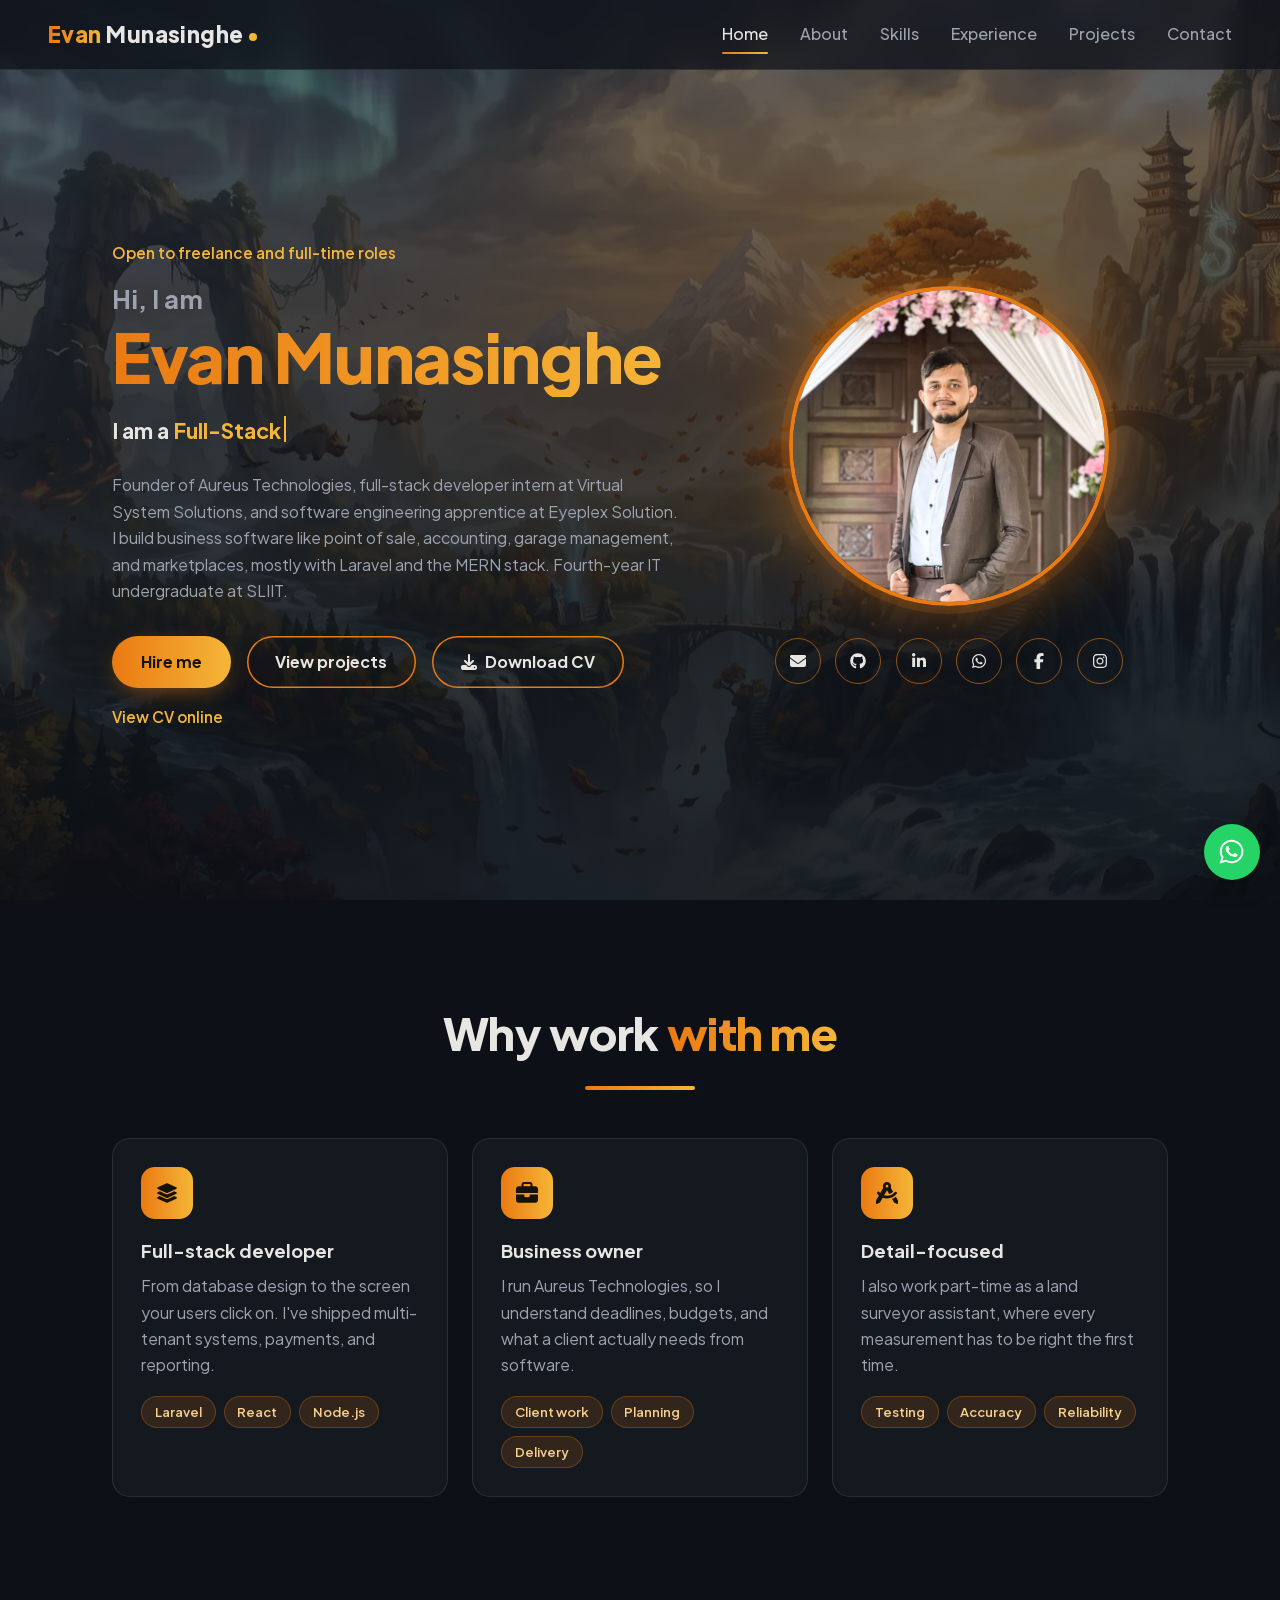
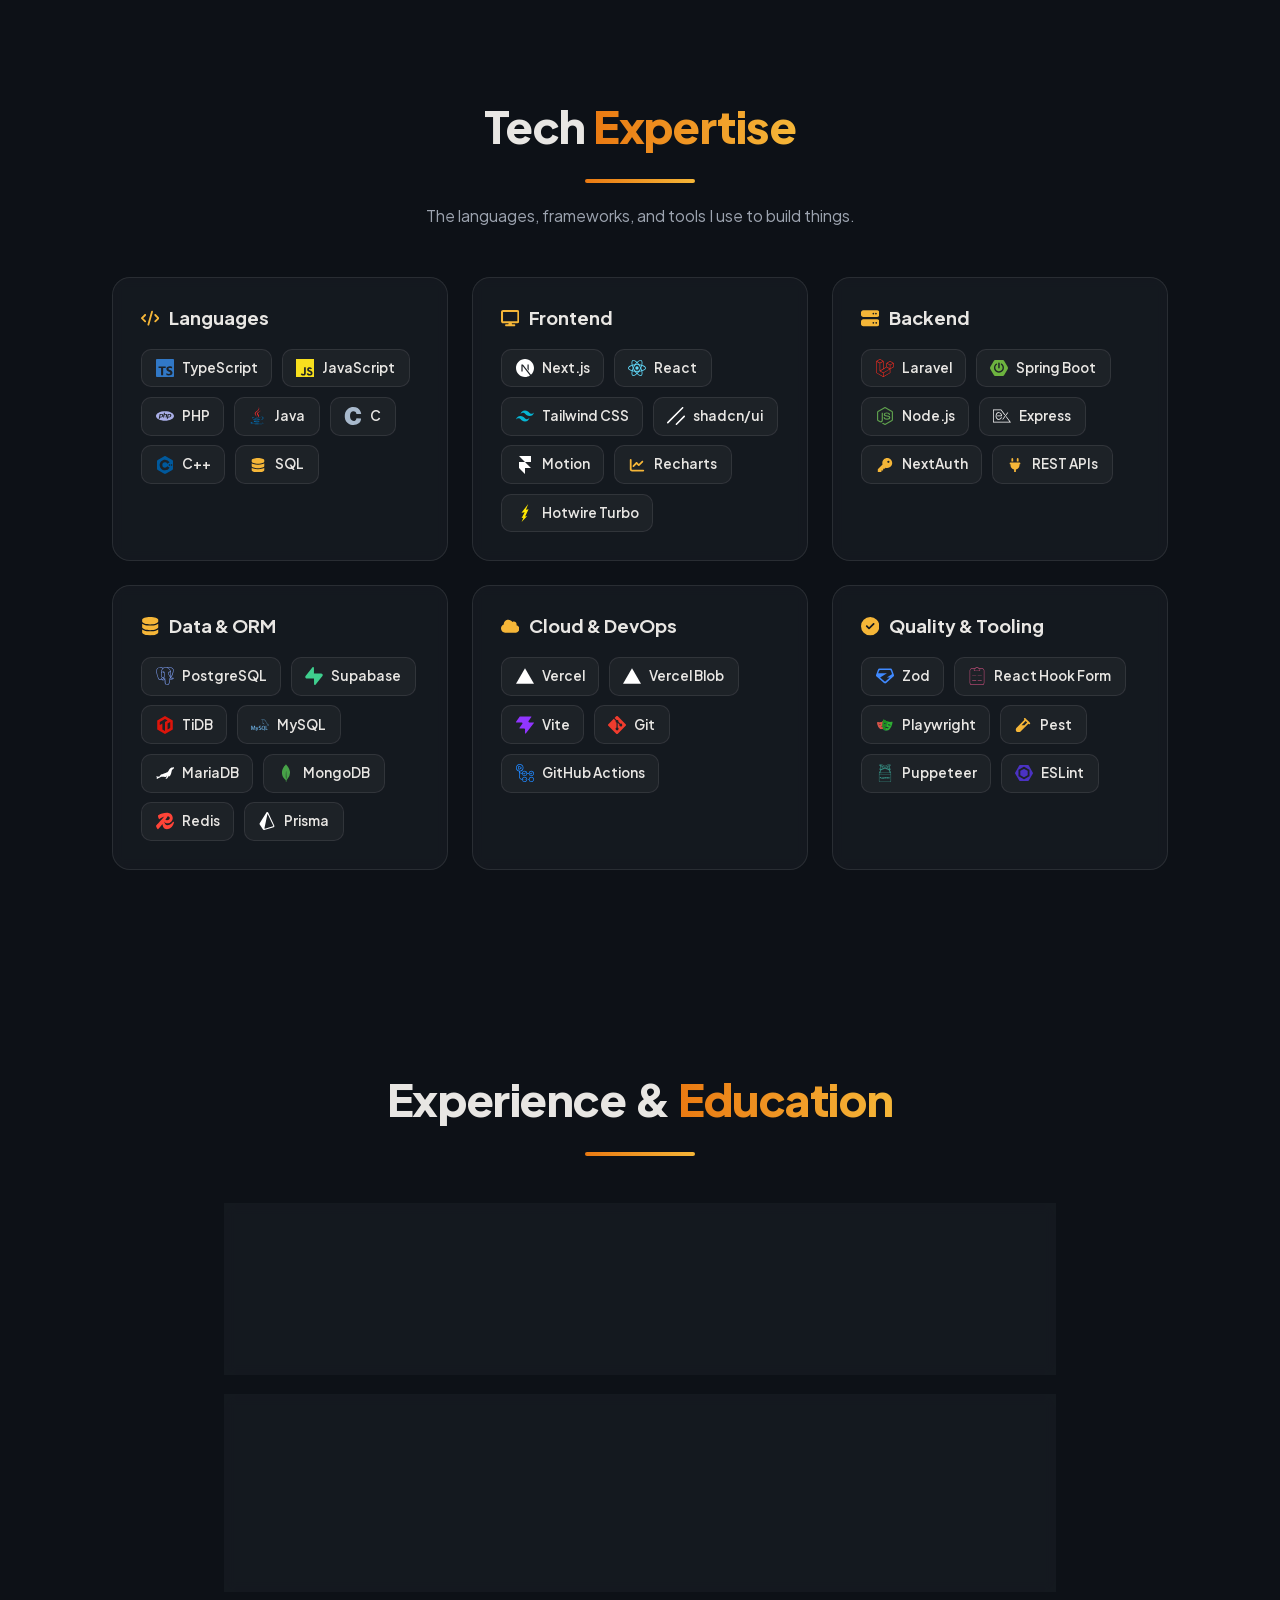
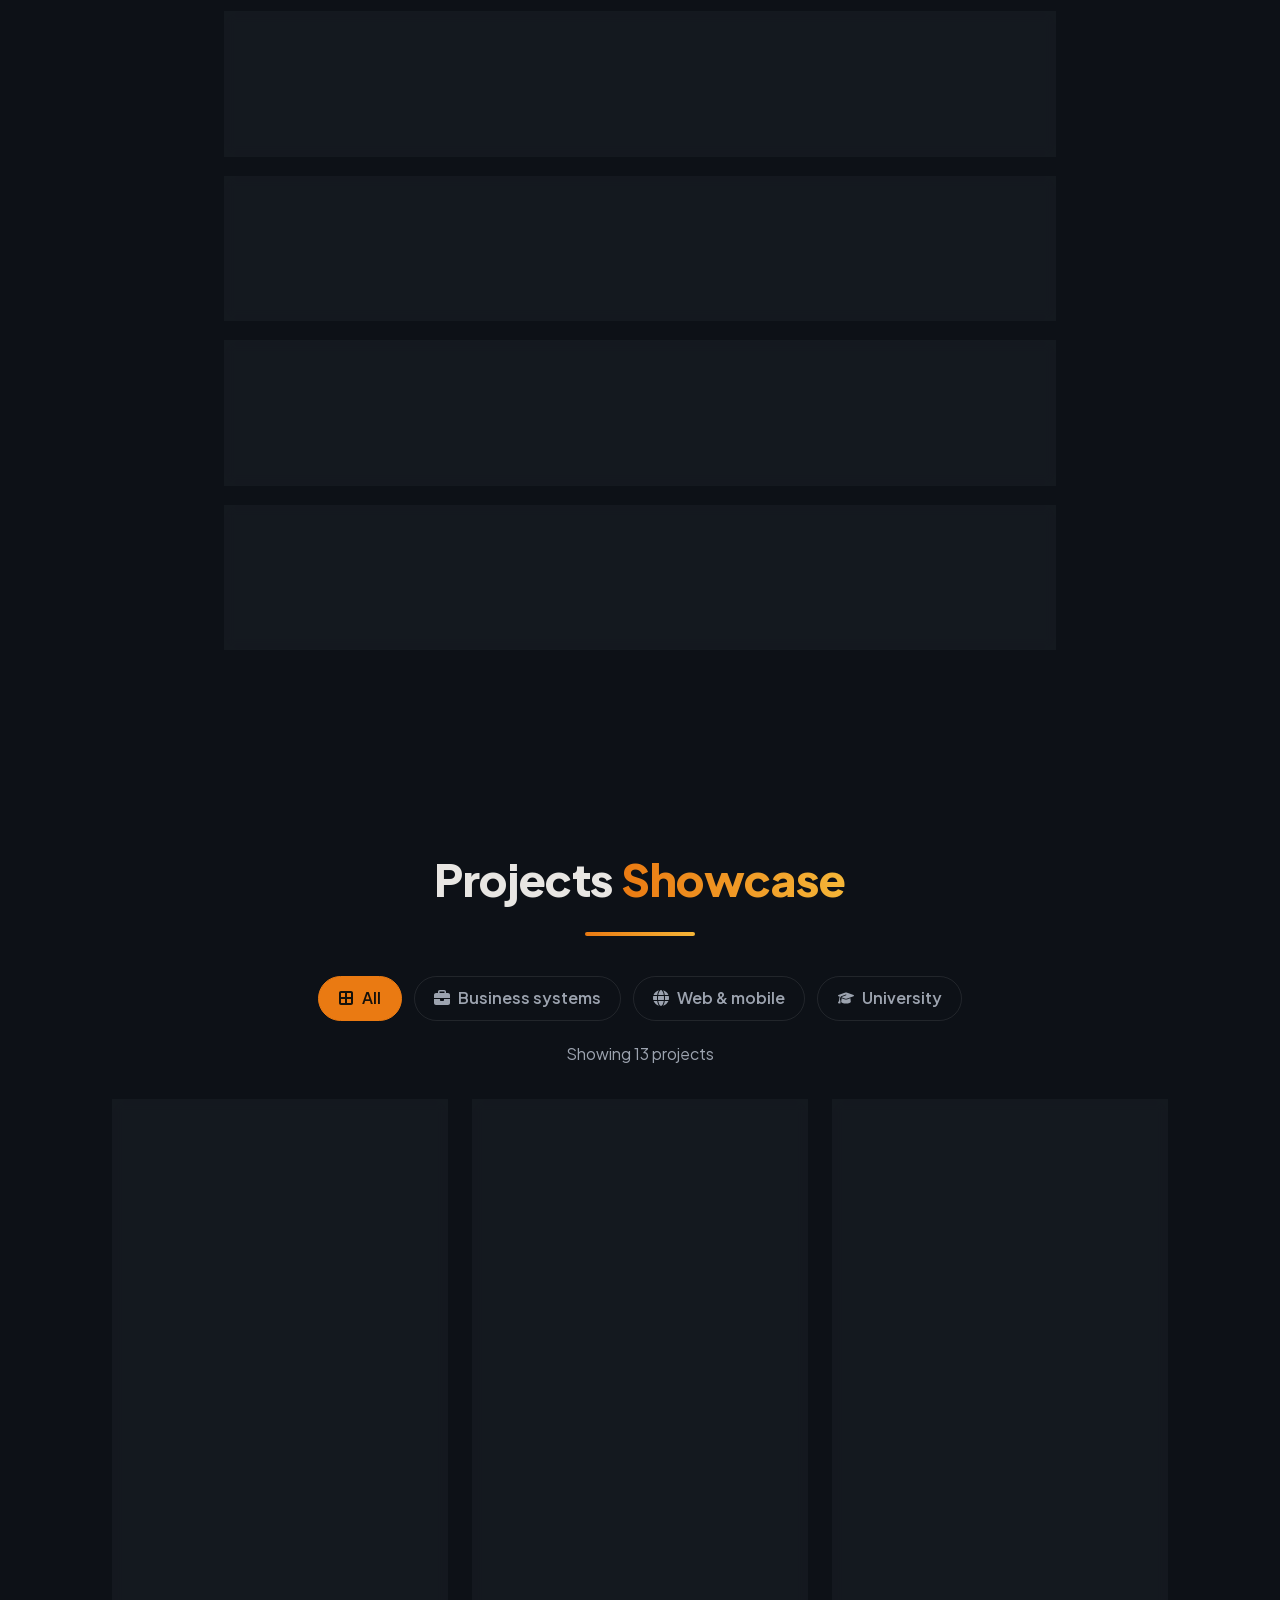
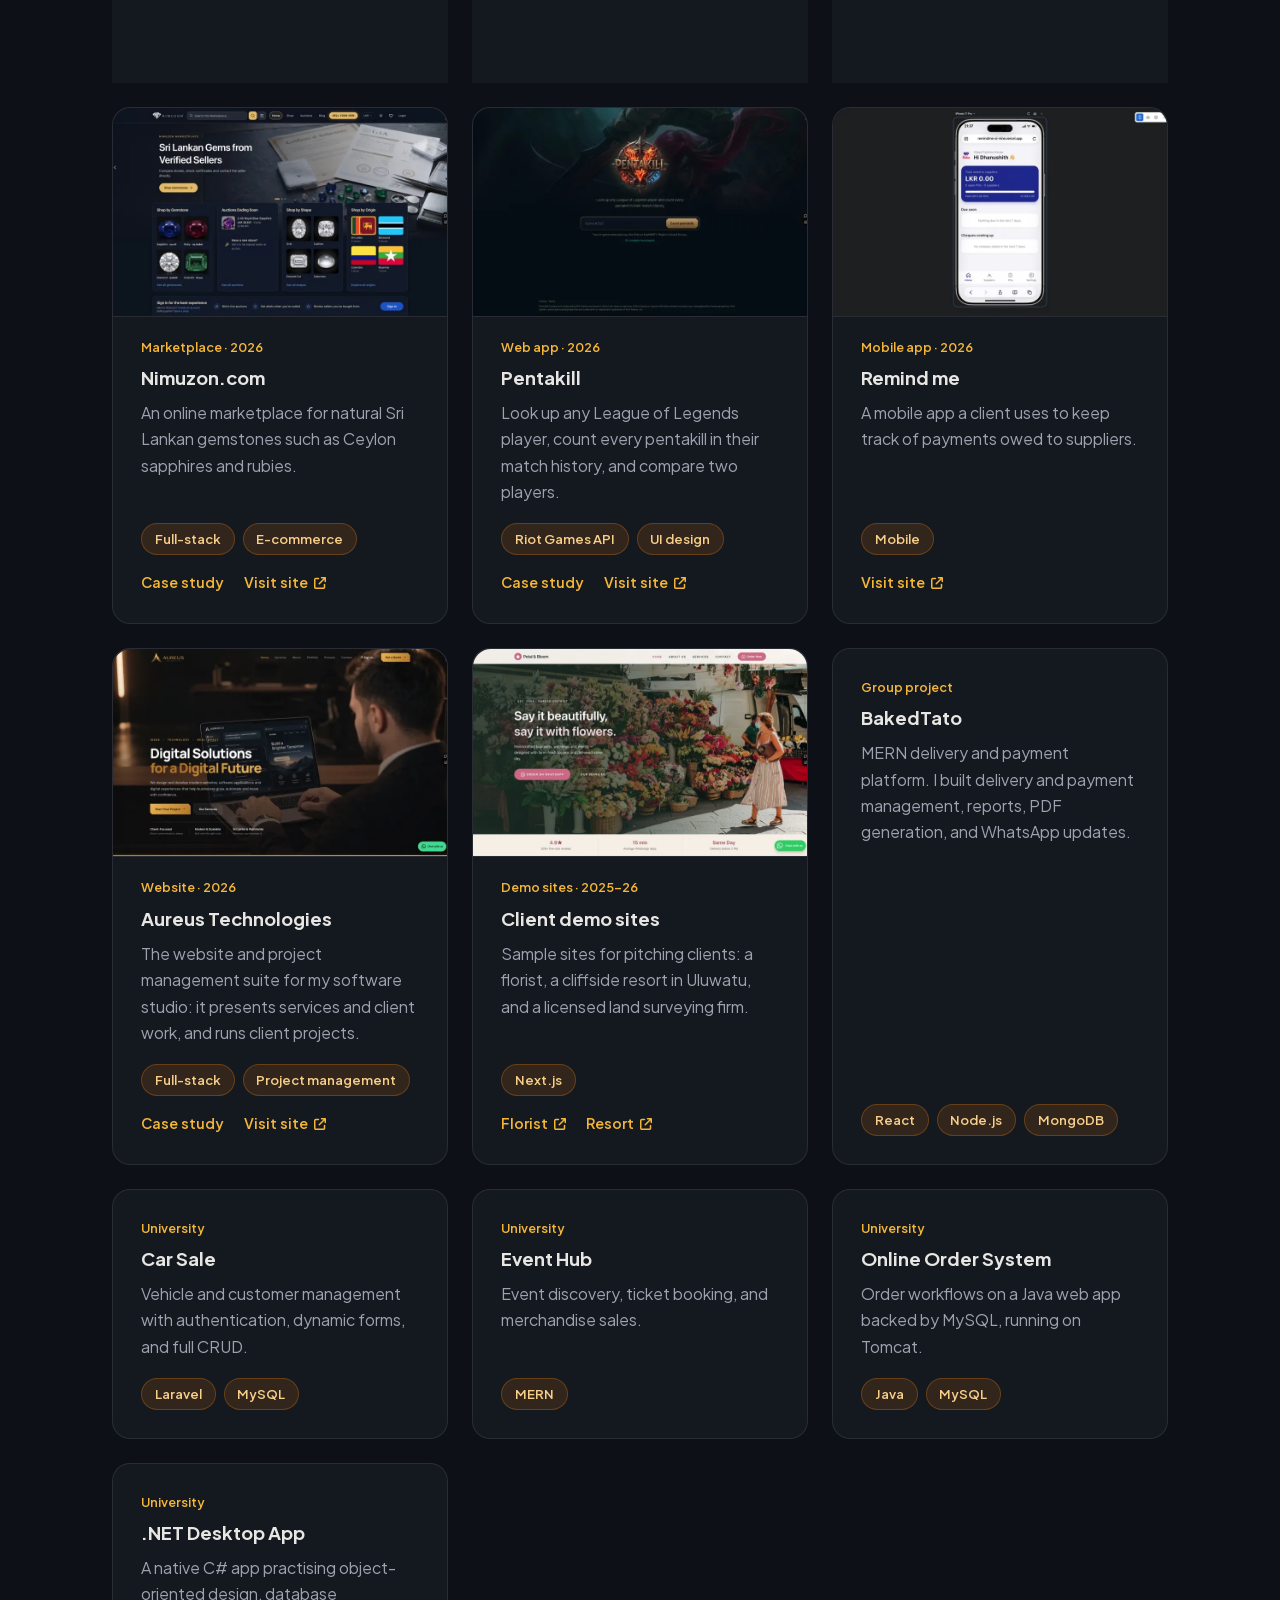
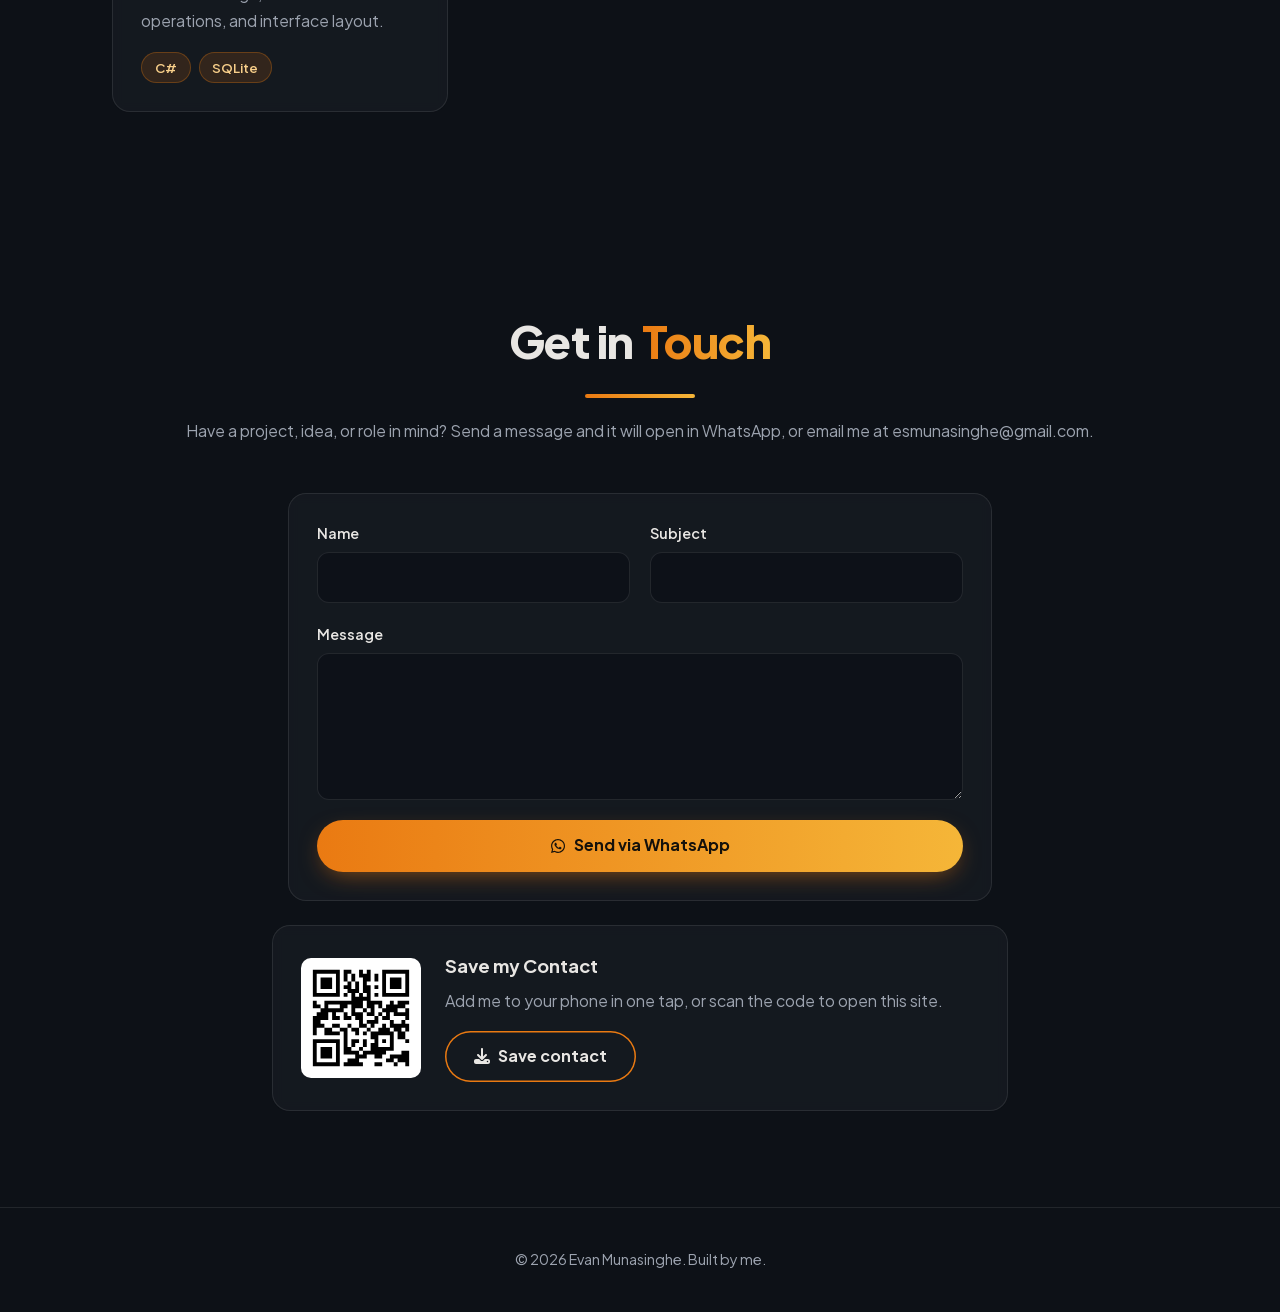
==== commit add435a4: "Add Ant ERP API v1 case study page with project details and OpenAPI documentation" ====
--- a/index.html
+++ b/index.html
@@ -22,7 +22,7 @@
   <meta property="profile:first_name" content="Evan">
   <meta property="profile:last_name" content="Munasinghe">
   <meta name="twitter:card" content="summary_large_image">
-  <script type="application/ld+json">{"@context": "https://schema.org", "@graph": [{"@type": "WebSite", "@id": "https://evanmunasinghe.dev/#website", "url": "https://evanmunasinghe.dev/", "name": "Evan Munasinghe", "inLanguage": "en"}, {"@type": "ProfilePage", "@id": "https://evanmunasinghe.dev/#page", "url": "https://evanmunasinghe.dev/", "isPartOf": {"@id": "https://evanmunasinghe.dev/#website"}, "mainEntity": {"@id": "https://evanmunasinghe.dev/#person"}}, {"@type": "Person", "@id": "https://evanmunasinghe.dev/#person", "name": "Evan Munasinghe", "url": "https://evanmunasinghe.dev/", "image": "https://evanmunasinghe.dev/assets/evan-munasinghe.jpeg", "telephone": "+94714682032", "description": "Evan Munasinghe is a Sri Lankan full-stack developer and founder of Aureus Technologies, building POS, accounting and business software with Laravel, React and Next.js.", "jobTitle": "Full-Stack Developer", "address": {"@type": "PostalAddress", "addressCountry": "LK"}, "worksFor": [{"@type": "Organization", "name": "Aureus Technologies", "url": "https://www.aureustech.online"}, {"@type": "Organization", "name": "Virtual System Solutions"}, {"@type": "Organization", "name": "Eyeplex Solution"}], "alumniOf": [{"@type": "CollegeOrUniversity", "name": "Sri Lanka Institute of Information Technology", "alternateName": "SLIIT"}, {"@type": "EducationalOrganization", "name": "Central College Anuradhapura"}], "knowsAbout": ["Full-stack development", "Laravel", "PHP", "React", "Next.js", "Node.js", "TypeScript", "MERN stack", "PostgreSQL", "MySQL", "Point of sale systems", "Accounting software"], "sameAs": ["https://github.com/evanmunasinghe", "https://www.linkedin.com/in/evan-munasinghe-3a8b3a279/"]}]}</script>
+  <script type="application/ld+json">{"@context": "https://schema.org", "@graph": [{"@type": "WebSite", "@id": "https://evanmunasinghe.dev/#website", "url": "https://evanmunasinghe.dev/", "name": "Evan Munasinghe", "inLanguage": "en"}, {"@type": "ProfilePage", "@id": "https://evanmunasinghe.dev/#page", "url": "https://evanmunasinghe.dev/", "isPartOf": {"@id": "https://evanmunasinghe.dev/#website"}, "mainEntity": {"@id": "https://evanmunasinghe.dev/#person"}}, {"@type": "Person", "@id": "https://evanmunasinghe.dev/#person", "name": "Evan Munasinghe", "url": "https://evanmunasinghe.dev/", "image": "https://evanmunasinghe.dev/assets/evan-munasinghe.jpeg", "telephone": "+94714682032", "description": "Evan Munasinghe is a Sri Lankan full-stack developer and founder of Aureus Technologies, building POS, accounting and business software with Laravel, React and Next.js.", "jobTitle": "Full-Stack Developer", "address": {"@type": "PostalAddress", "addressCountry": "LK"}, "worksFor": [{"@type": "Organization", "name": "Aureus Technologies", "url": "https://www.aureustech.online"}, {"@type": "Organization", "name": "Virtual System Solutions"}, {"@type": "Organization", "name": "Eyeplex Solution"}], "alumniOf": [{"@type": "CollegeOrUniversity", "name": "Sri Lanka Institute of Information Technology", "alternateName": "SLIIT"}, {"@type": "EducationalOrganization", "name": "Central College Anuradhapura"}], "knowsAbout": ["Full-stack development", "Laravel", "PHP", "React", "Next.js", "Node.js", "TypeScript", "MERN stack", "PostgreSQL", "MySQL", "Point of sale systems", "Accounting software", "REST API design", "OpenAPI", "OAuth 2.0"], "sameAs": ["https://github.com/evanmunasinghe", "https://www.linkedin.com/in/evan-munasinghe-3a8b3a279/"]}]}</script>
   <link rel="icon" type="image/png" sizes="32x32" href="assets/favicon-32.png">
   <link rel="apple-touch-icon" href="assets/apple-touch-icon.png?v=2">
   <link rel="manifest" href="site.webmanifest">
@@ -146,7 +146,7 @@
           <div>
             <p class="when">2026 – Present</p>
             <h3>Full-Stack Developer Intern, Virtual System Solutions</h3>
-            <p>Building and maintaining Laravel applications, including the FleeV garage management system.</p>
+            <p>Building and maintaining Laravel applications, API v1 for the Ant ERP system (including its OAuth setup and OpenAPI documentation), and FleeV, a garage management add-on built on that API.</p>
           </div>
         </li>
         <li class="card">
@@ -207,9 +207,17 @@
           <a class="thumb" href="https://fleev.net" target="_blank" rel="noopener noreferrer" tabindex="-1"><img src="assets/thumbs/fleev.webp" alt="Screenshot of FleeV" width="800" height="486" loading="lazy"></a>
           <p class="tag">Business system · 2026</p>
           <h3>FleeV</h3>
-          <p>Cloud garage management that replaces paper work orders, missed bookings, and scattered records.</p>
+          <p>A garage management add-on for the Ant ERP, built on the API I created. Replaces paper work orders, missed bookings, and scattered records.</p>
           <ul class="chips"><li>Laravel</li><li>MySQL</li></ul>
           <p class="links"><a href="projects/fleev.html">Case study</a><a href="https://fleev.net" target="_blank" rel="noopener noreferrer">Visit site <svg class="fa" aria-hidden="true"><use href="assets/icons.svg#arrow-up-right-from-square"/></svg></a></p>
+        </article>
+        <article class="card project" data-cat="business">
+          <a class="thumb" href="projects/ant-erp-api.html" tabindex="-1"><img src="assets/thumbs/ant-erp-api.webp" alt="Screenshot of the Ant ERP API client management page" width="800" height="486" loading="lazy"></a>
+          <p class="tag">API · 2026 · Virtual System Solutions</p>
+          <h3>Ant ERP API v1</h3>
+          <p>A versioned REST API that lets other systems read from and write to the Ant ERP, with OAuth client credentials, scoped access and full OpenAPI documentation.</p>
+          <ul class="chips"><li>REST API</li><li>OAuth 2.0</li><li>OpenAPI</li></ul>
+          <p class="links"><a href="projects/ant-erp-api.html">Case study</a></p>
         </article>
         <article class="card project" data-cat="web">
           <a class="thumb" href="https://nimuzon.com" target="_blank" rel="noopener noreferrer" tabindex="-1"><img src="assets/thumbs/nimuzon.webp" alt="Screenshot of Nimuzon.com" width="800" height="486" loading="lazy"></a>
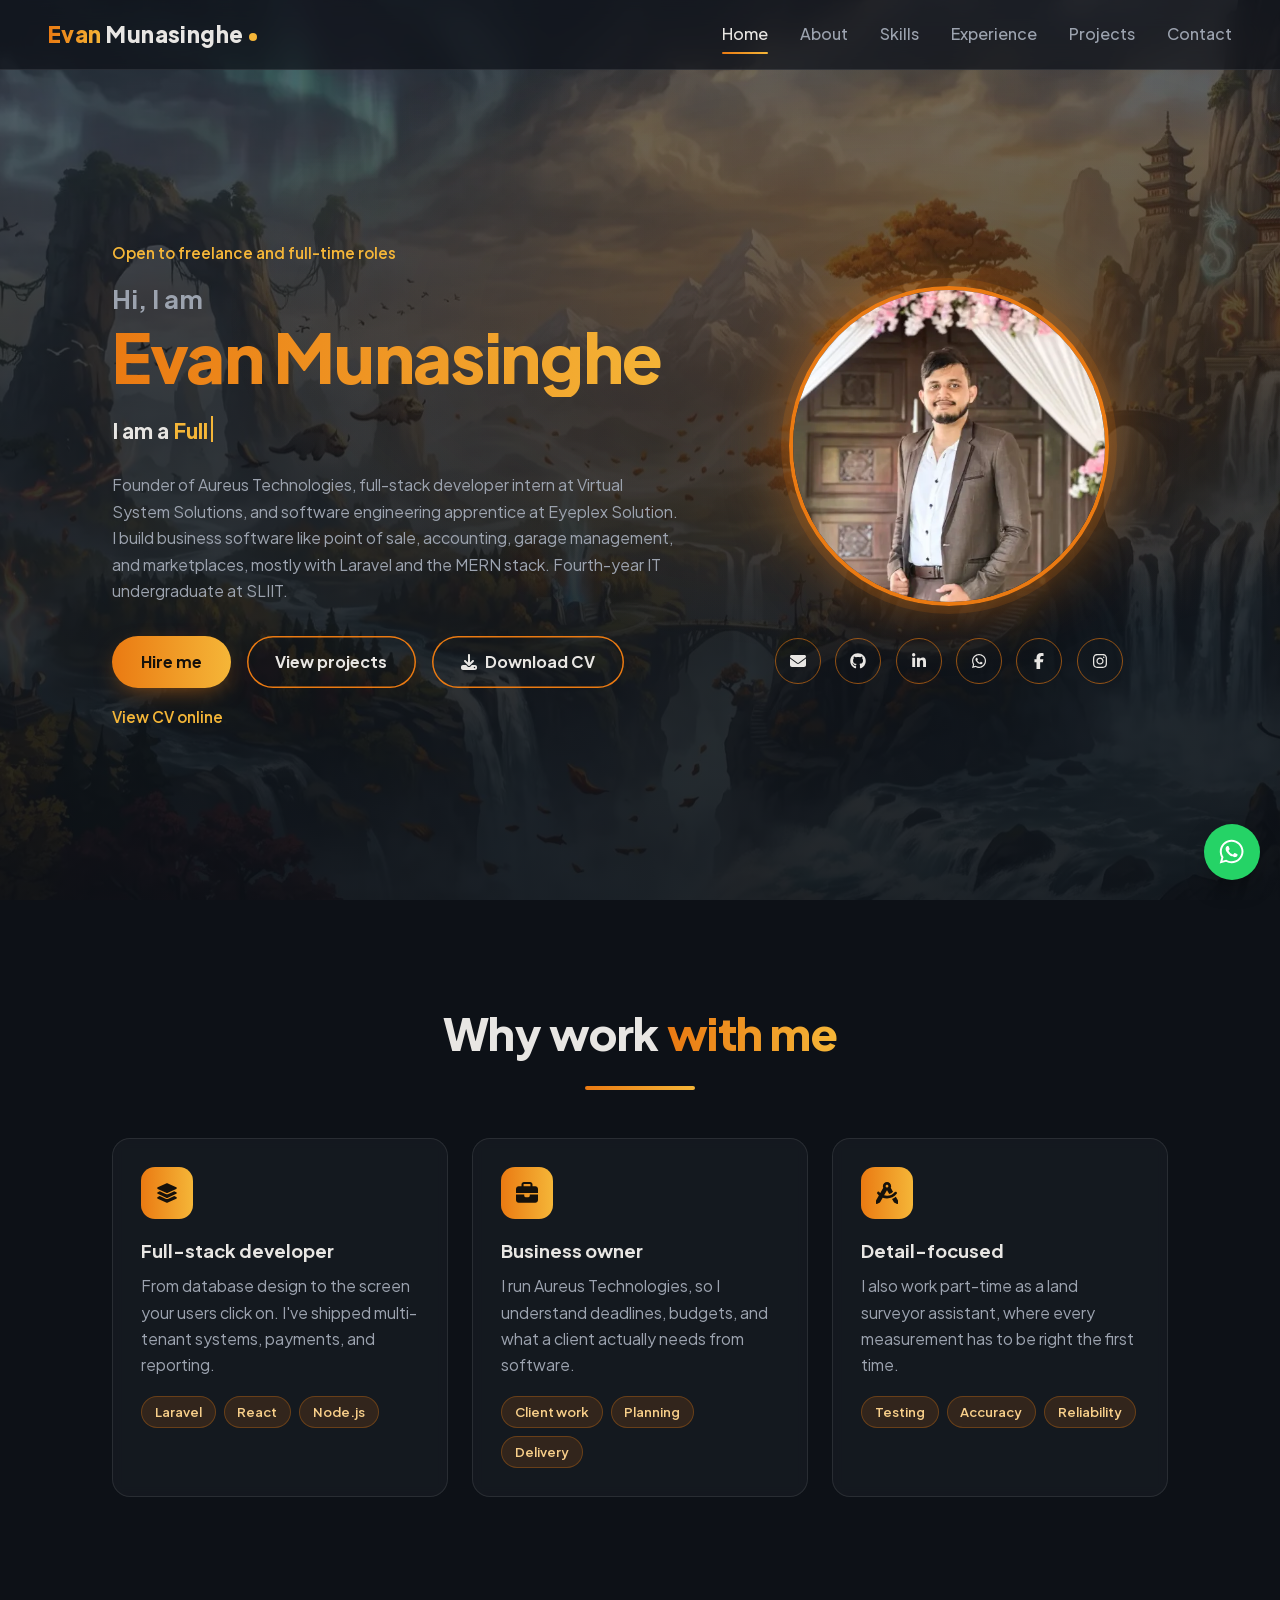
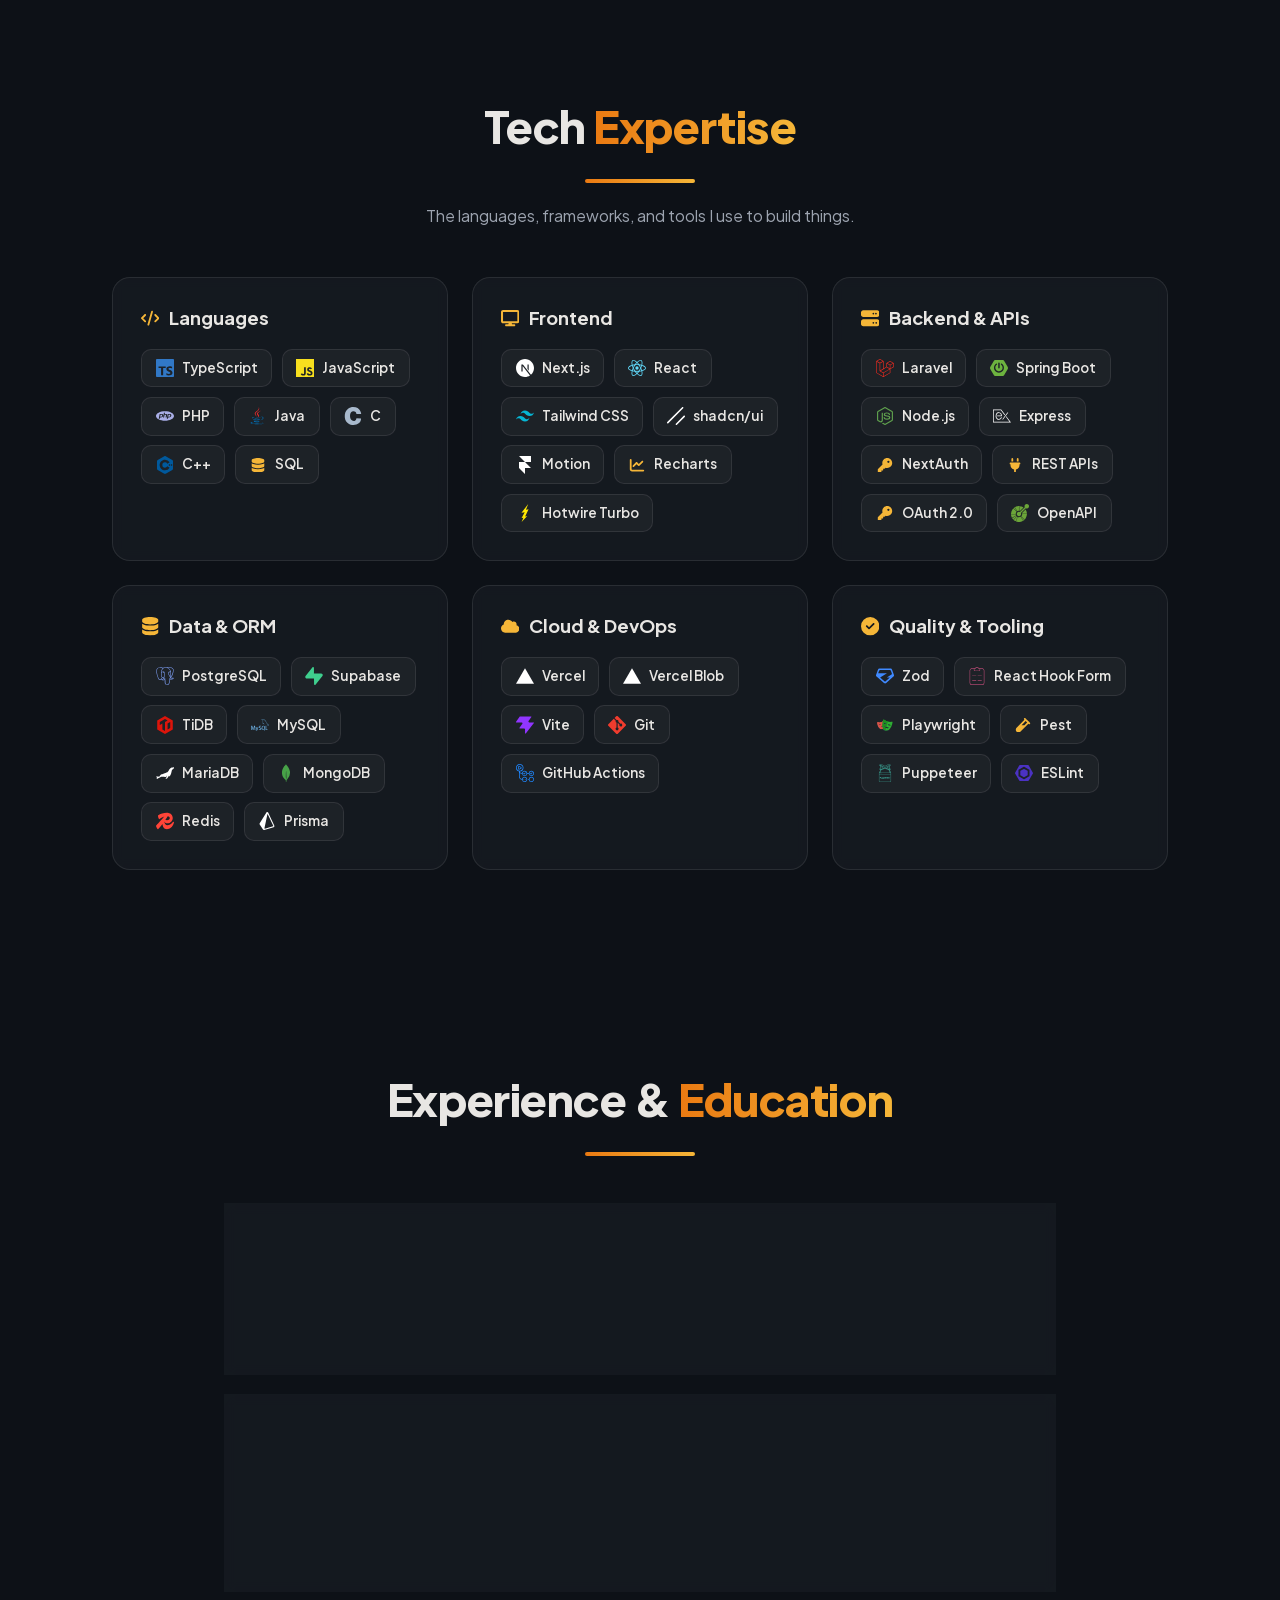
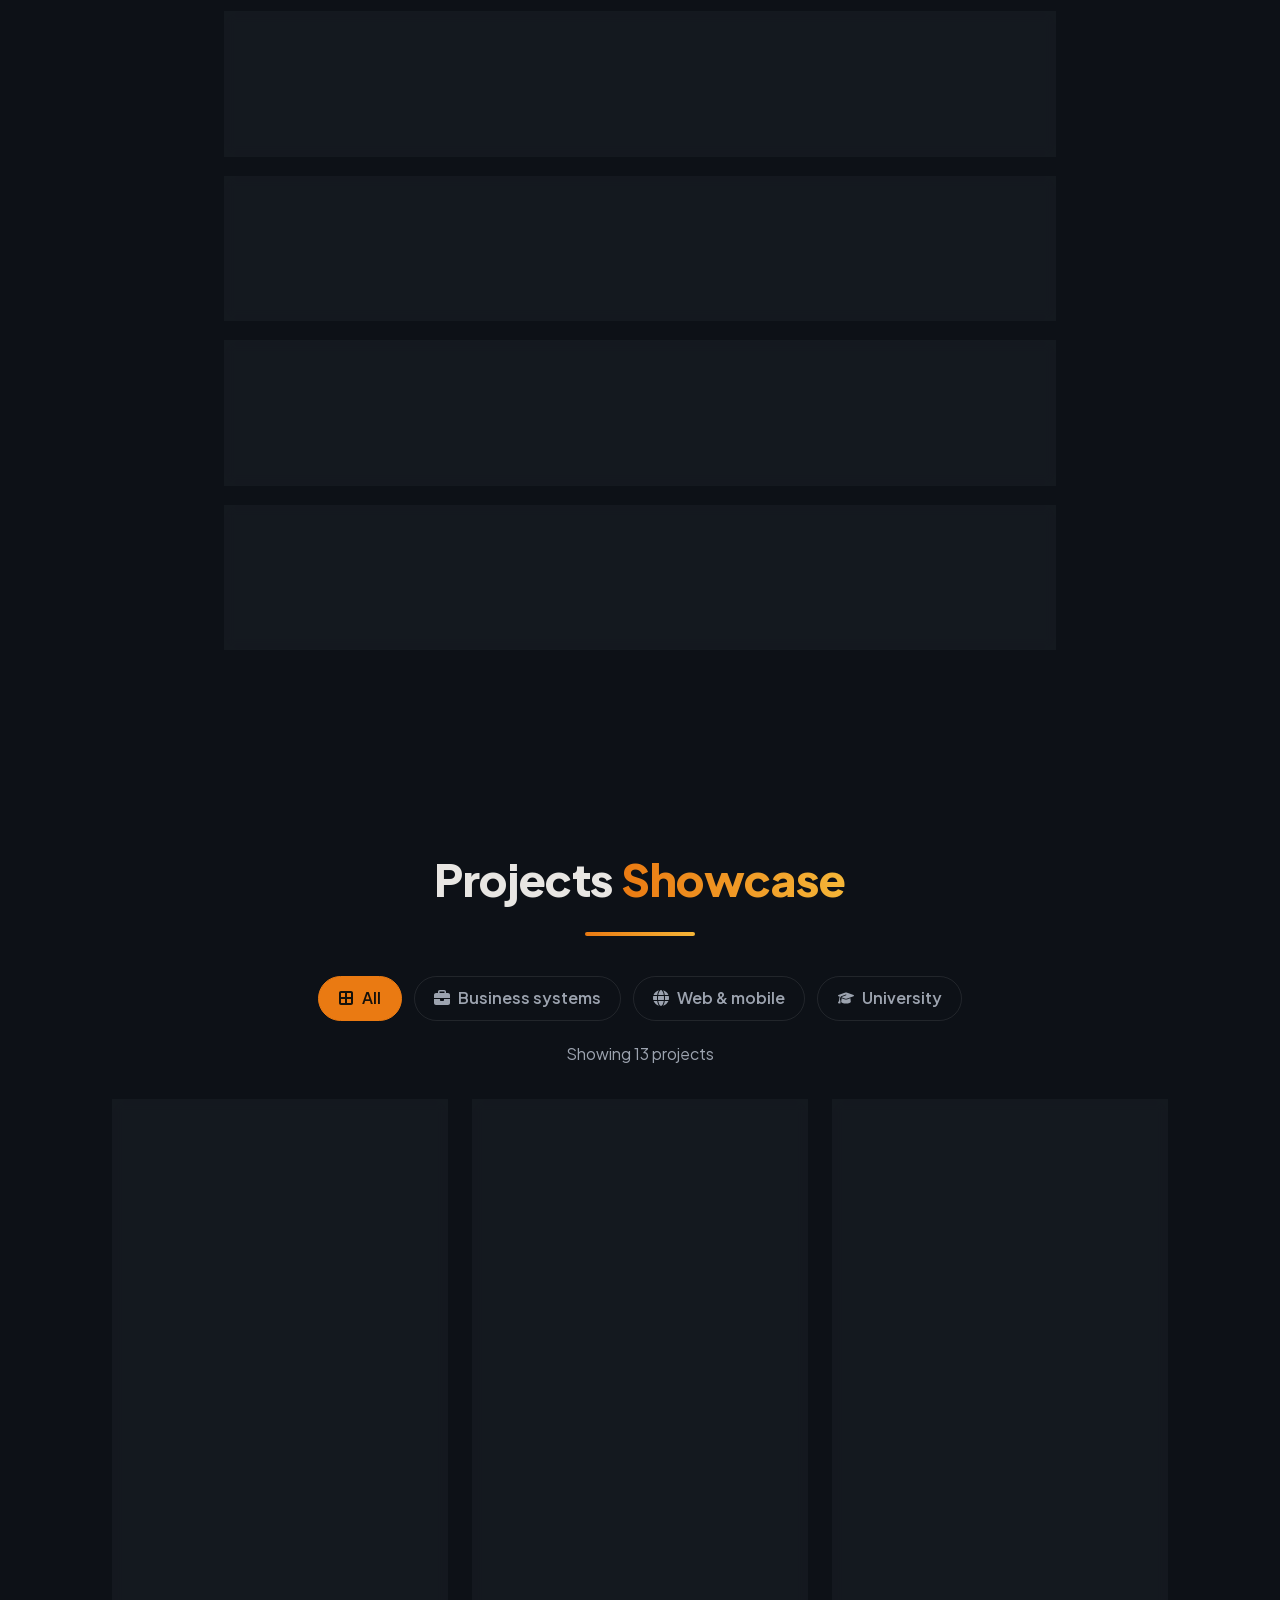
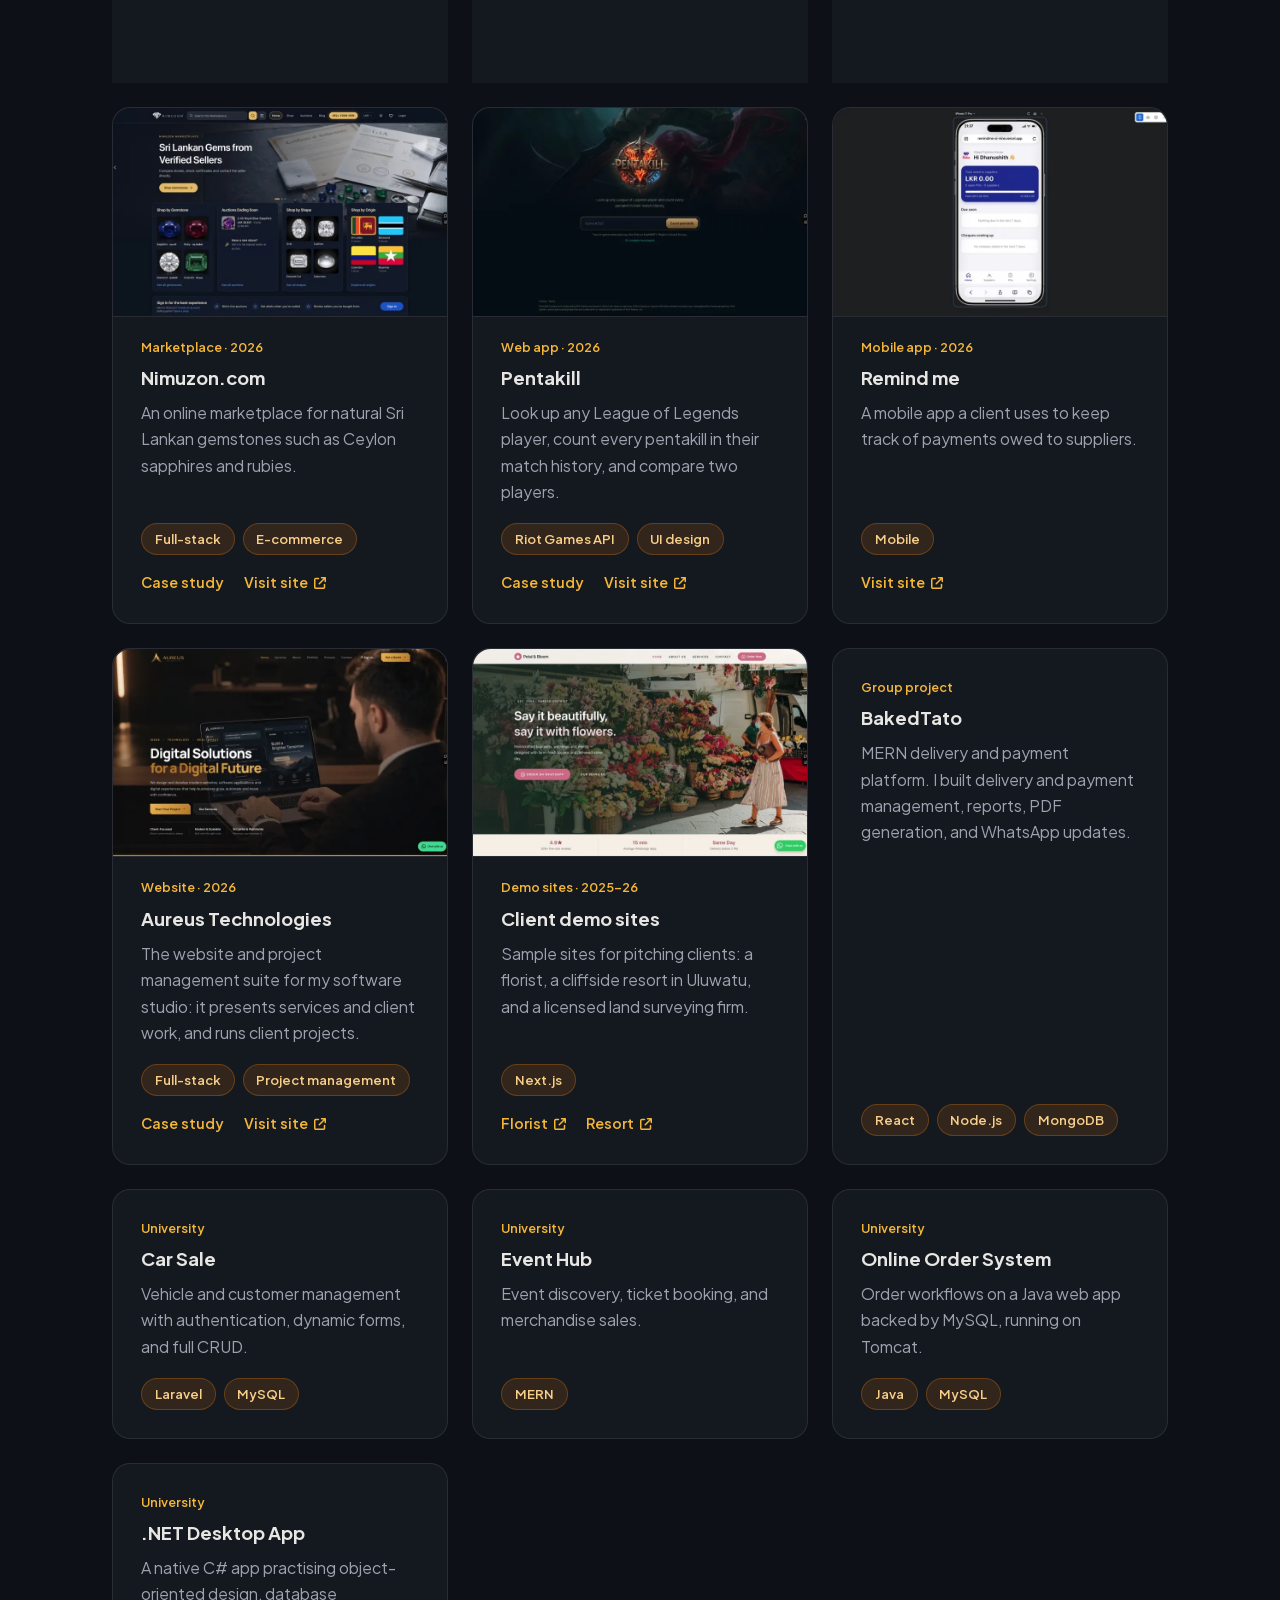
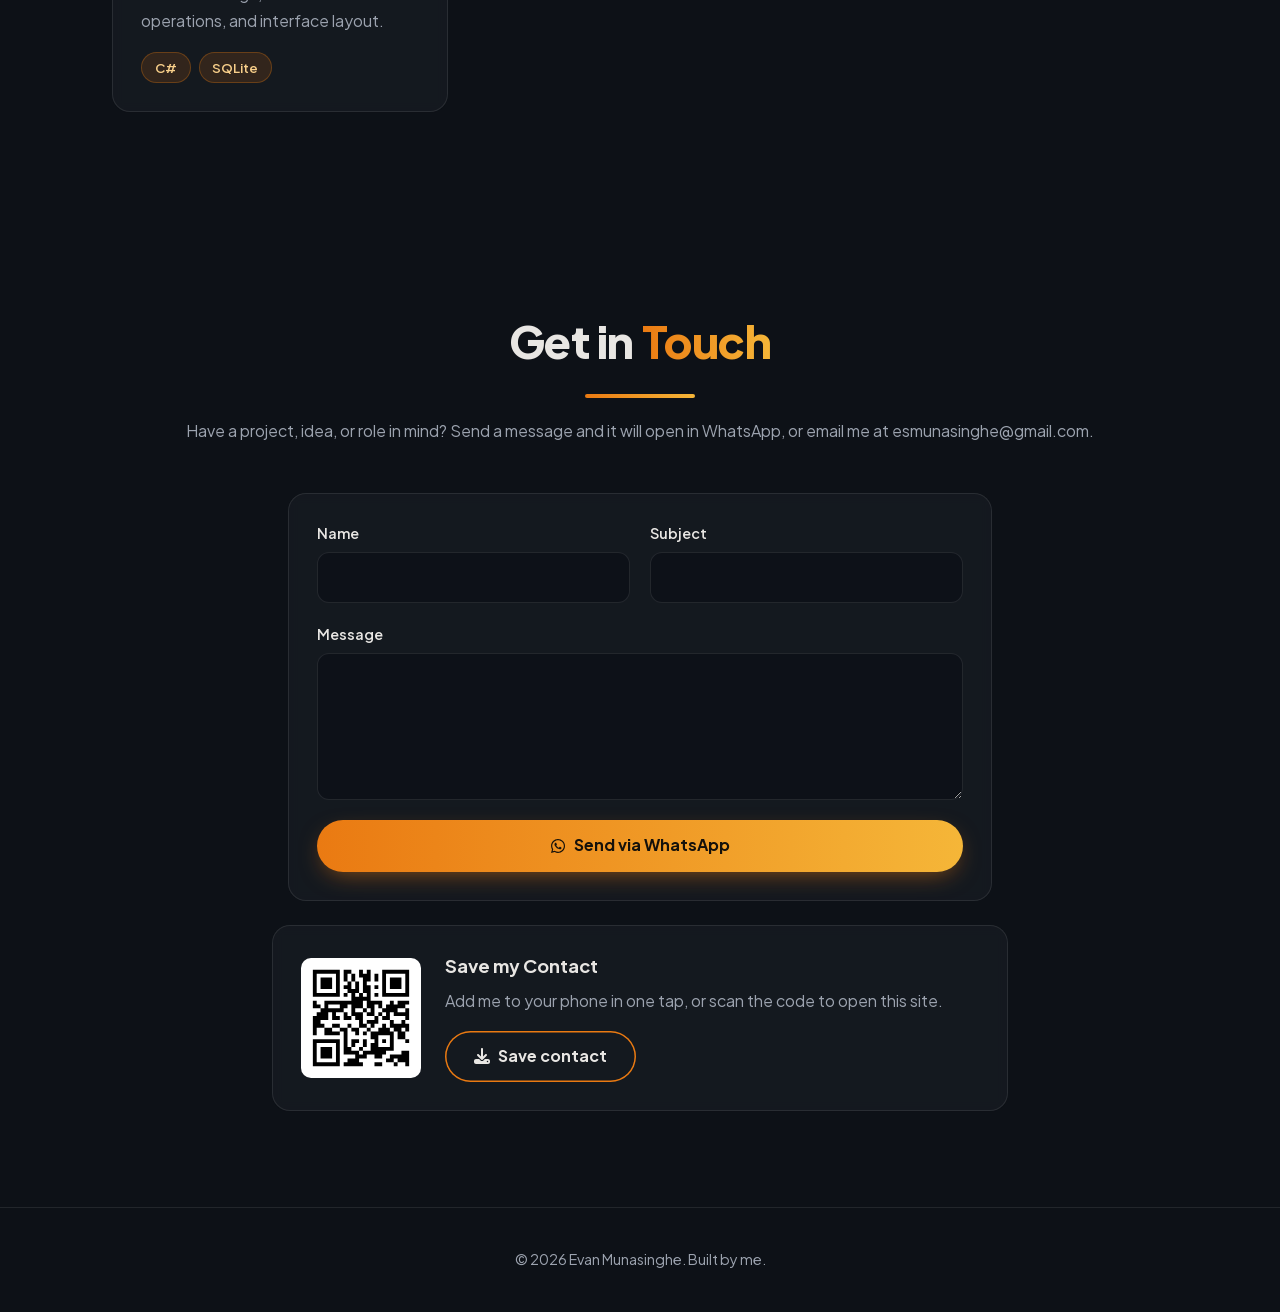
==== commit 2e1de226: "Add new logo and SVG assets for EyePlex, SLIIT, OpenAPI Initiative, and Virtual System Solutions - A" ====
--- a/index.html
+++ b/index.html
@@ -26,7 +26,7 @@
   <link rel="icon" type="image/png" sizes="32x32" href="assets/favicon-32.png">
   <link rel="apple-touch-icon" href="assets/apple-touch-icon.png?v=2">
   <link rel="manifest" href="site.webmanifest">
-  <link rel="preload" href="assets/evan-munasinghe.webp" as="image">
+  <link rel="preload" as="image" href="assets/evan-munasinghe.webp" imagesrcset="assets/evan-munasinghe-480.webp 480w, assets/evan-munasinghe.webp 800w" imagesizes="(max-width: 457px) 70vw, 320px">
   <link rel="preload" href="assets/fonts/plus-jakarta-sans.woff2" as="font" type="font/woff2" crossorigin>
   <link rel="stylesheet" href="styles.css">
   <script src="script.js" defer></script>
@@ -63,7 +63,7 @@
         </div>
       </div>
       <div class="hero-photo">
-        <img src="assets/evan-munasinghe.webp" alt="Evan Munasinghe" width="800" height="800" fetchpriority="high">
+        <img src="assets/evan-munasinghe.webp" srcset="assets/evan-munasinghe-480.webp 480w, assets/evan-munasinghe.webp 800w" sizes="(max-width: 457px) 70vw, 320px" alt="Evan Munasinghe" width="800" height="800" fetchpriority="high">
         <div class="socials">
           <a href="mailto:esmunasinghe@gmail.com" aria-label="Email"><svg class="fa" aria-hidden="true"><use href="assets/icons.svg#envelope"/></svg></a>
           <a href="https://github.com/evanmunasinghe" target="_blank" rel="noopener noreferrer" aria-label="GitHub"><svg class="fa" aria-hidden="true"><use href="assets/icons.svg#github"/></svg></a>
@@ -112,8 +112,8 @@
           <ul class="chips tech"><li><img src="assets/tech/nextdotjs.svg" alt="" width="18" height="18">Next.js</li><li><img src="assets/tech/react.svg" alt="" width="18" height="18">React</li><li><img src="assets/tech/tailwindcss.svg" alt="" width="18" height="18">Tailwind CSS</li><li><img src="assets/tech/shadcnui.svg" alt="" width="18" height="18">shadcn/ui</li><li><img src="assets/tech/framer.svg" alt="" width="18" height="18">Motion</li><li><svg class="fa" aria-hidden="true"><use href="assets/icons.svg#chart-line"/></svg>Recharts</li><li><img src="assets/tech/hotwire.svg" alt="" width="18" height="18">Hotwire Turbo</li></ul>
         </article>
         <article class="card">
-          <h3><svg class="fa" aria-hidden="true"><use href="assets/icons.svg#server"/></svg> Backend</h3>
-          <ul class="chips tech"><li><img src="assets/tech/laravel.svg" alt="" width="18" height="18">Laravel</li><li><img src="assets/tech/springboot.svg" alt="" width="18" height="18">Spring Boot</li><li><img src="assets/tech/nodedotjs.svg" alt="" width="18" height="18">Node.js</li><li><img src="assets/tech/express.svg" alt="" width="18" height="18">Express</li><li><svg class="fa" aria-hidden="true"><use href="assets/icons.svg#key"/></svg>NextAuth</li><li><svg class="fa" aria-hidden="true"><use href="assets/icons.svg#plug"/></svg>REST APIs</li></ul>
+          <h3><svg class="fa" aria-hidden="true"><use href="assets/icons.svg#server"/></svg> Backend &amp; APIs</h3>
+          <ul class="chips tech"><li><img src="assets/tech/laravel.svg" alt="" width="18" height="18">Laravel</li><li><img src="assets/tech/springboot.svg" alt="" width="18" height="18">Spring Boot</li><li><img src="assets/tech/nodedotjs.svg" alt="" width="18" height="18">Node.js</li><li><img src="assets/tech/express.svg" alt="" width="18" height="18">Express</li><li><svg class="fa" aria-hidden="true"><use href="assets/icons.svg#key"/></svg>NextAuth</li><li><svg class="fa" aria-hidden="true"><use href="assets/icons.svg#plug"/></svg>REST APIs</li><li><svg class="fa" aria-hidden="true"><use href="assets/icons.svg#key"/></svg>OAuth 2.0</li><li><img src="assets/tech/openapiinitiative.svg" alt="" width="18" height="18">OpenAPI</li></ul>
         </article>
         <article class="card">
           <h3><svg class="fa" aria-hidden="true"><use href="assets/icons.svg#database"/></svg> Data &amp; ORM</h3>
@@ -134,7 +134,7 @@
       <h2>Experience &amp; <span class="grad">Education</span></h2>
       <ol class="timeline">
         <li class="card">
-          <img src="assets/evan-logo.png" alt="" width="48" height="48">
+          <img src="assets/evan-logo.webp" alt="" width="48" height="48">
           <div>
             <p class="when">2026 – Present</p>
             <h3>Founder, Aureus Technologies</h3>
@@ -142,7 +142,7 @@
           </div>
         </li>
         <li class="card">
-          <img src="assets/virtual-system-solutions-logo.jpeg" alt="" width="48" height="48">
+          <img src="assets/virtual-system-solutions-logo.webp" alt="" width="48" height="48">
           <div>
             <p class="when">2026 – Present</p>
             <h3>Full-Stack Developer Intern, Virtual System Solutions</h3>
@@ -158,7 +158,7 @@
           </div>
         </li>
         <li class="card">
-          <img class="on-dark" src="assets/eyeplex-logo.jpeg" alt="" width="48" height="48">
+          <img class="on-dark" src="assets/eyeplex-logo.webp" alt="" width="48" height="48">
           <div>
             <p class="when">Present</p>
             <h3>Software Engineering Apprentice, Eyeplex Solution</h3>
@@ -166,7 +166,7 @@
           </div>
         </li>
         <li class="card">
-          <img src="assets/sliit-logo.jpg" alt="" width="48" height="48">
+          <img src="assets/sliit-logo.webp" alt="" width="48" height="48">
           <div>
             <p class="when">Fourth year</p>
             <h3>BSc (Hons) Information Technology, SLIIT</h3>
@@ -174,7 +174,7 @@
           </div>
         </li>
         <li class="card">
-          <img src="assets/central-college-logo.jpeg" alt="" width="48" height="48">
+          <img src="assets/central-college-logo.webp" alt="" width="48" height="48">
           <div>
             <p class="when">O/L 2019 · A/L 2022 (sat 2023)</p>
             <h3>Central College Anuradhapura</h3>
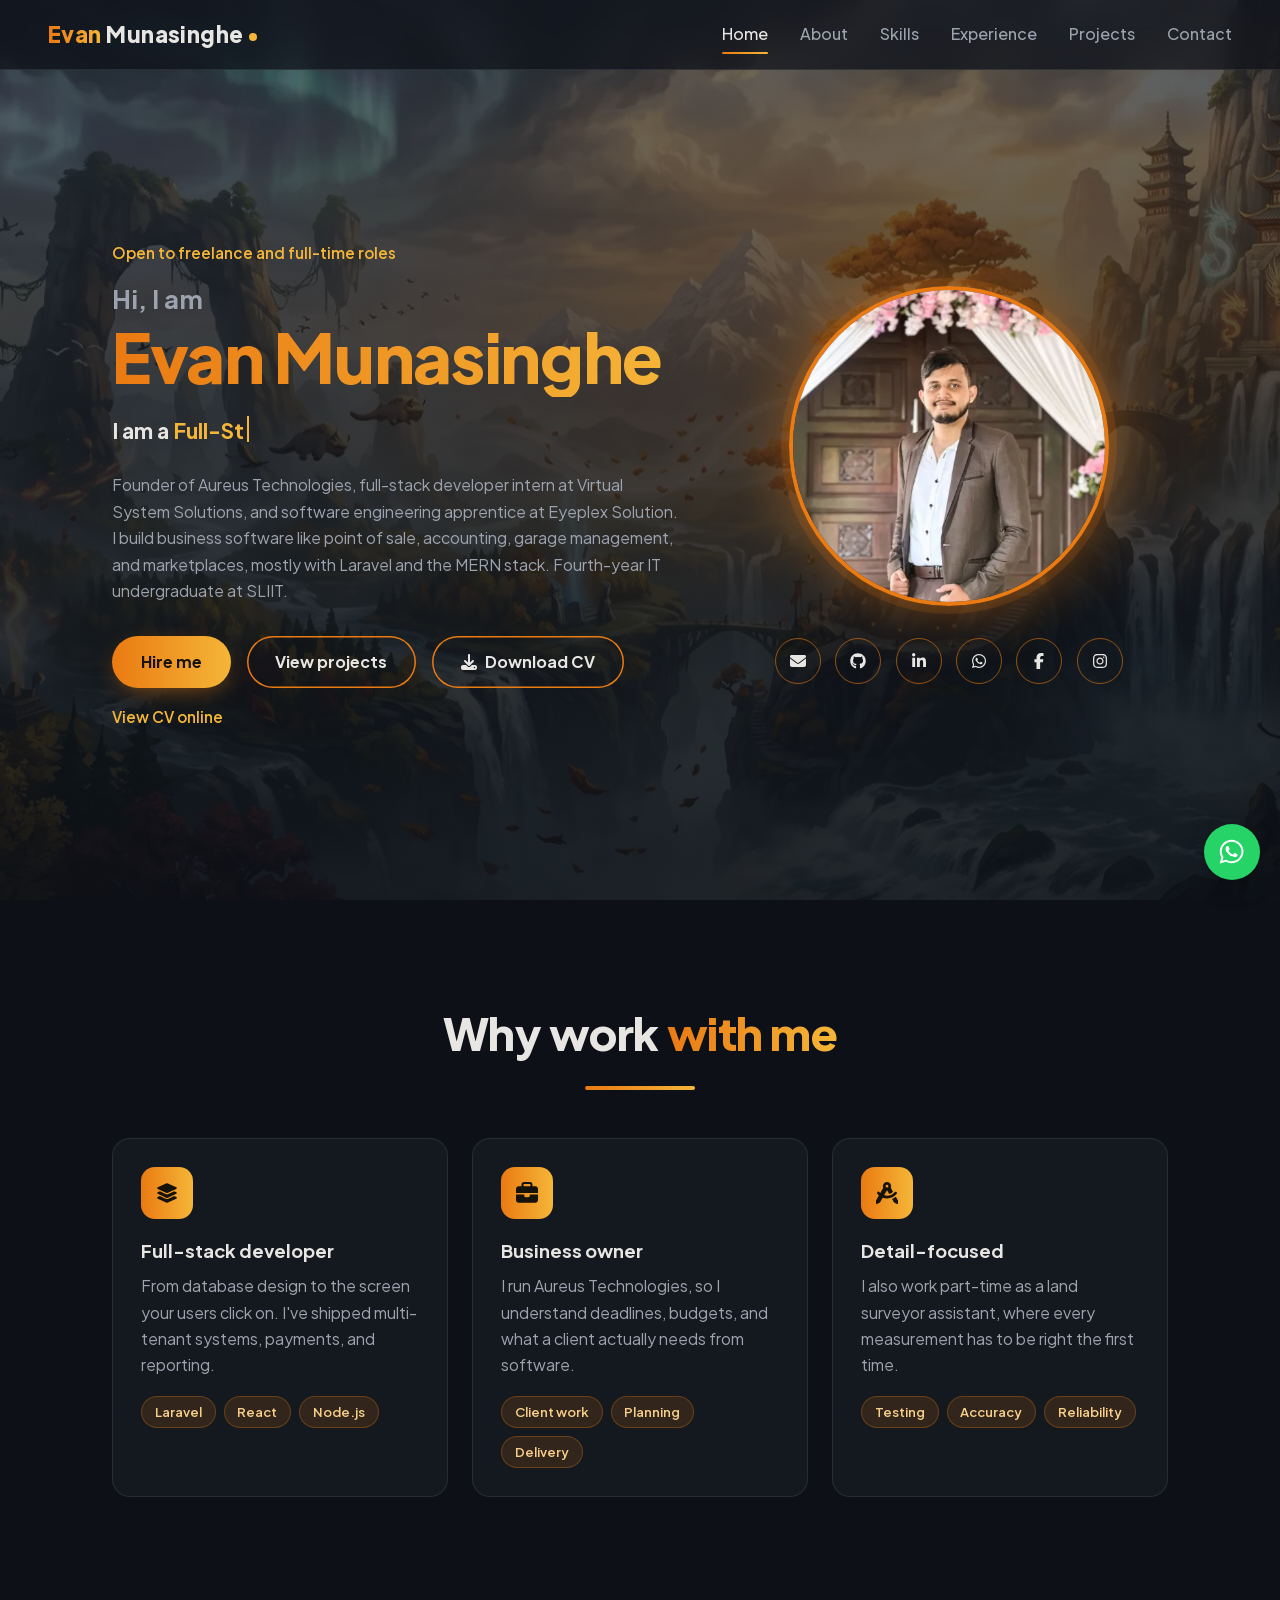
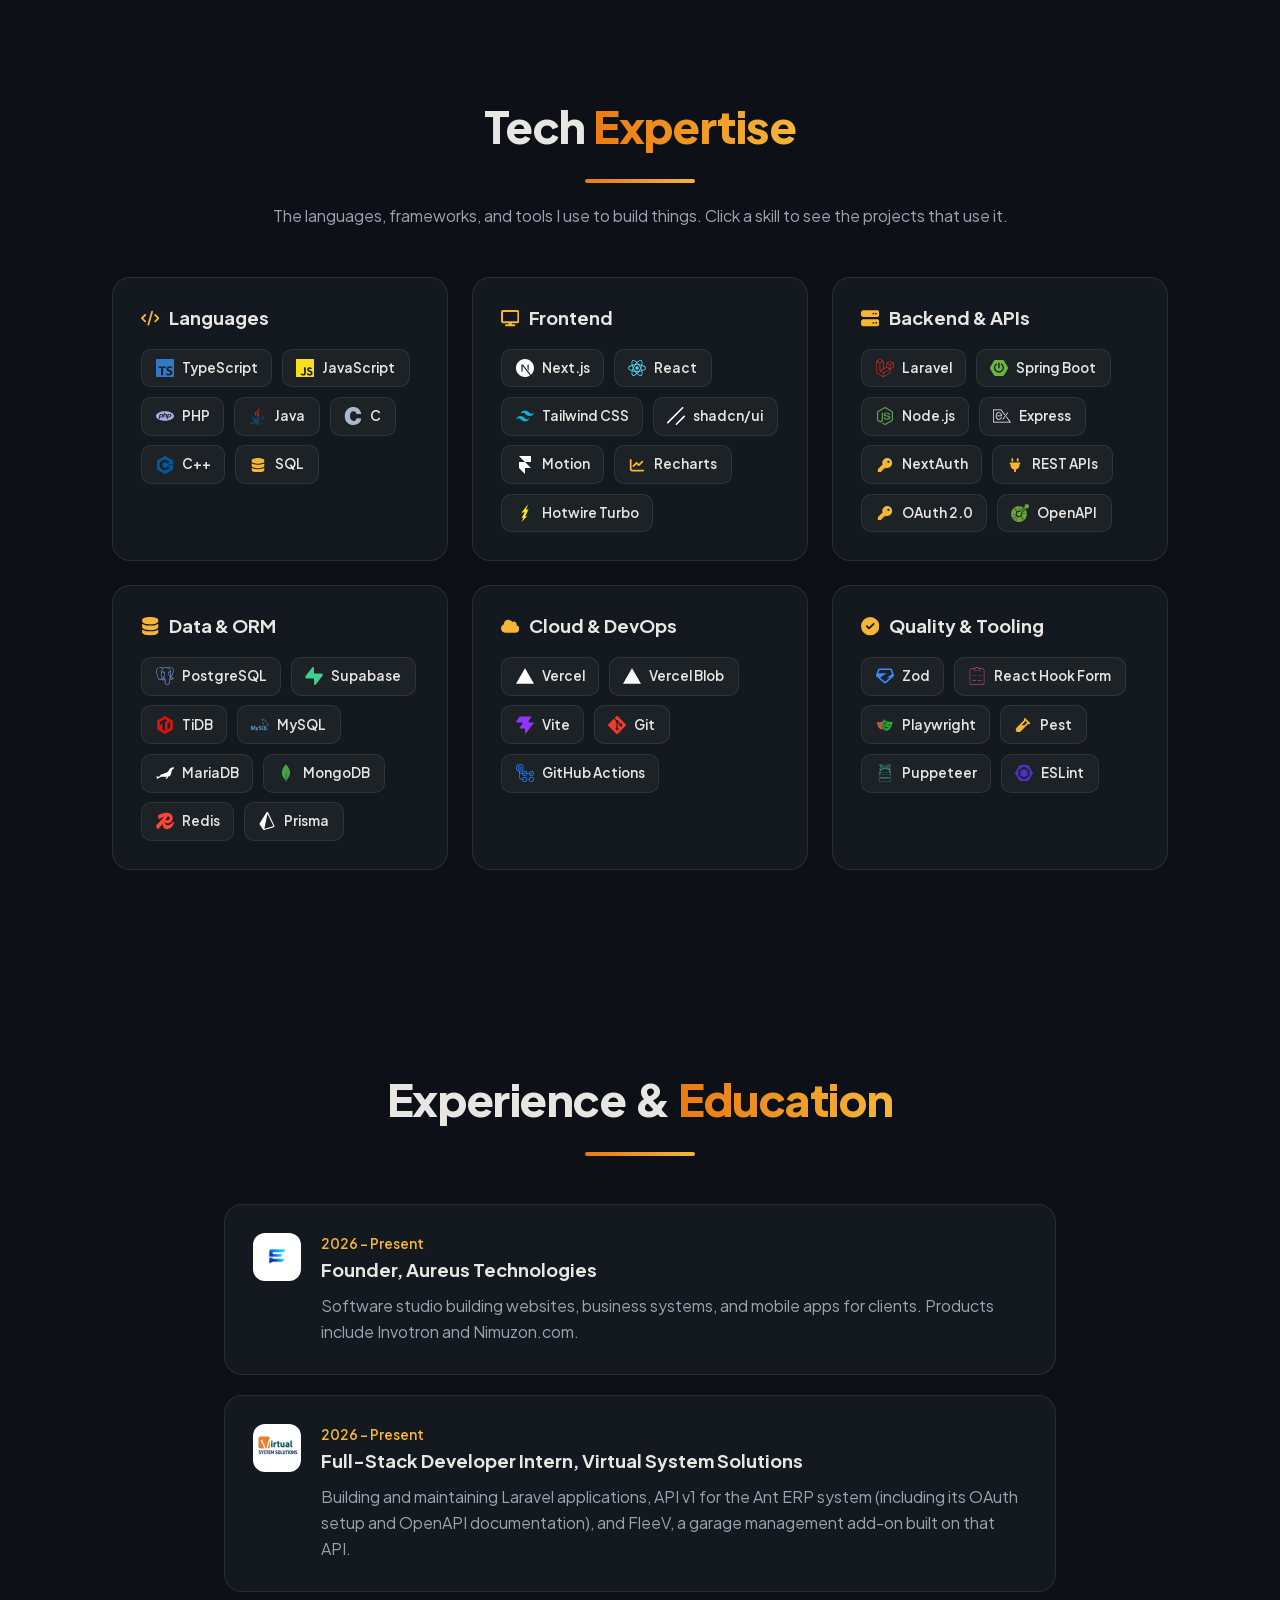
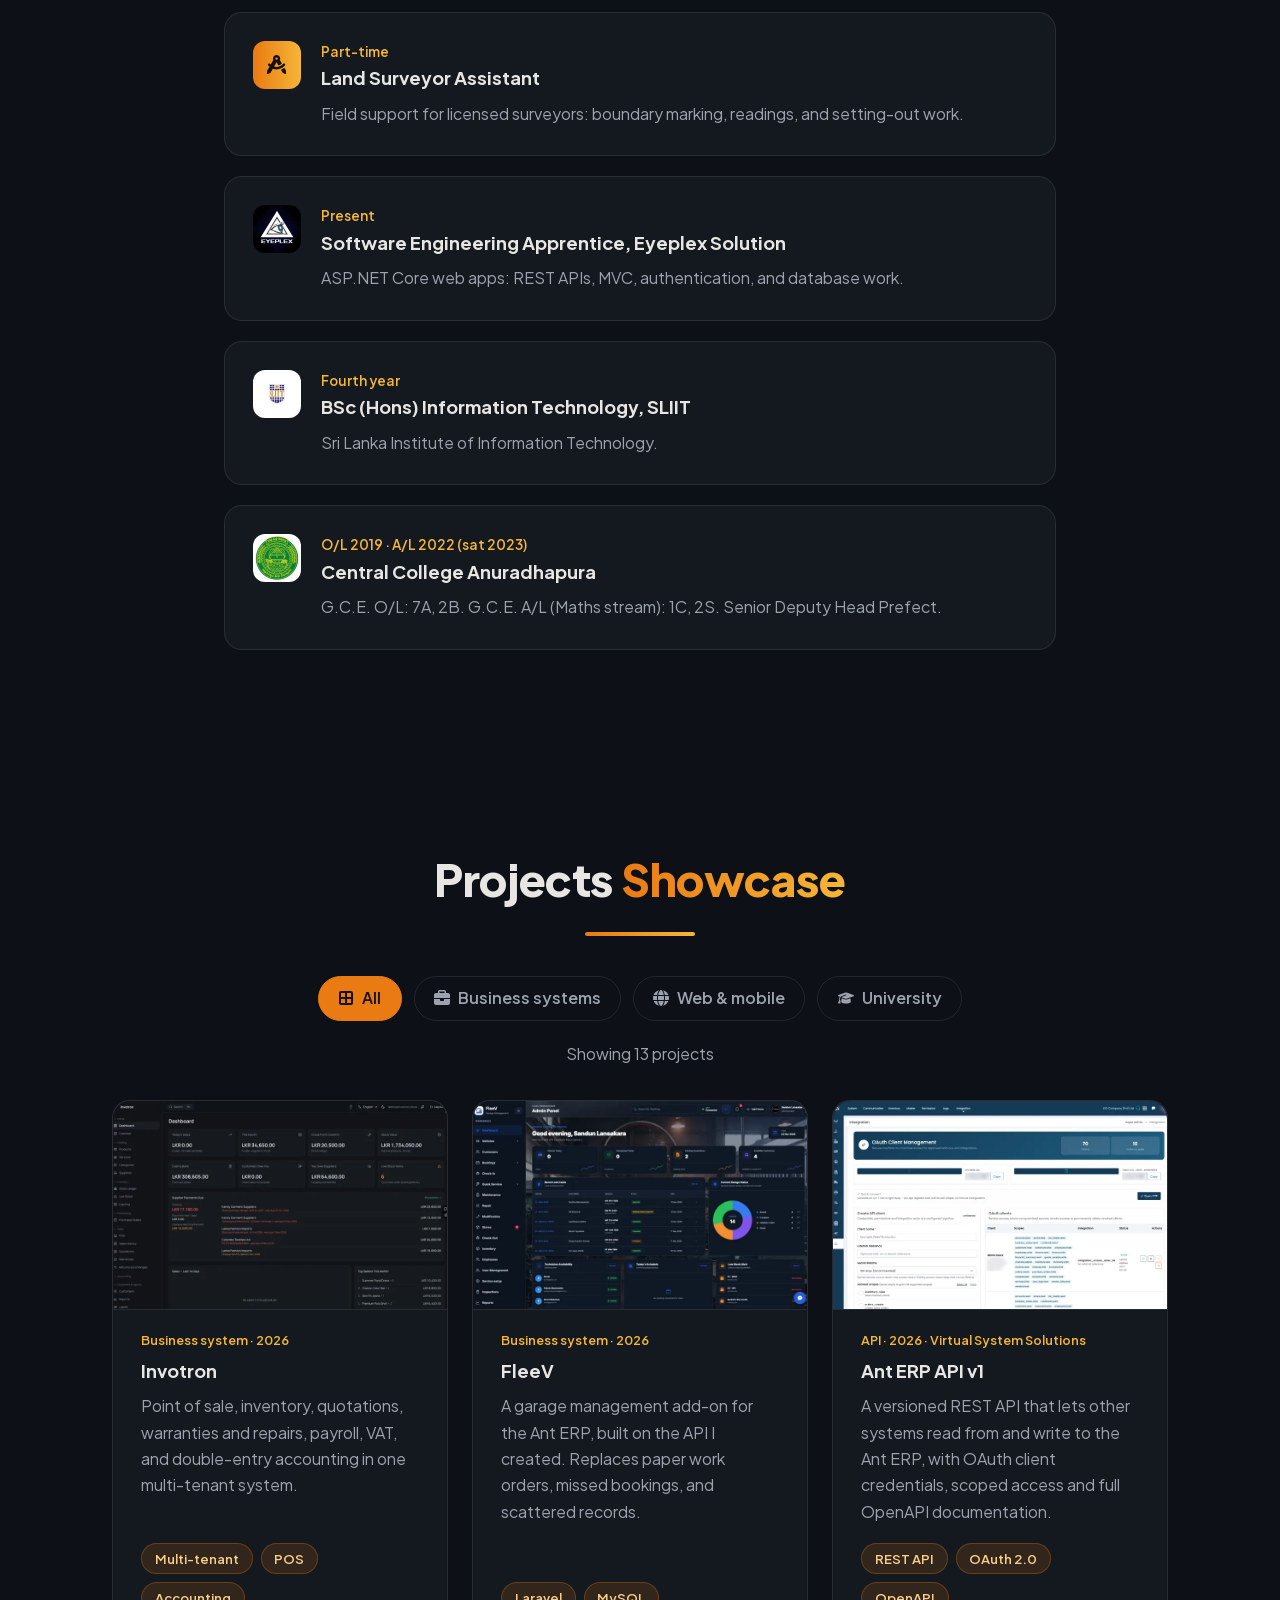
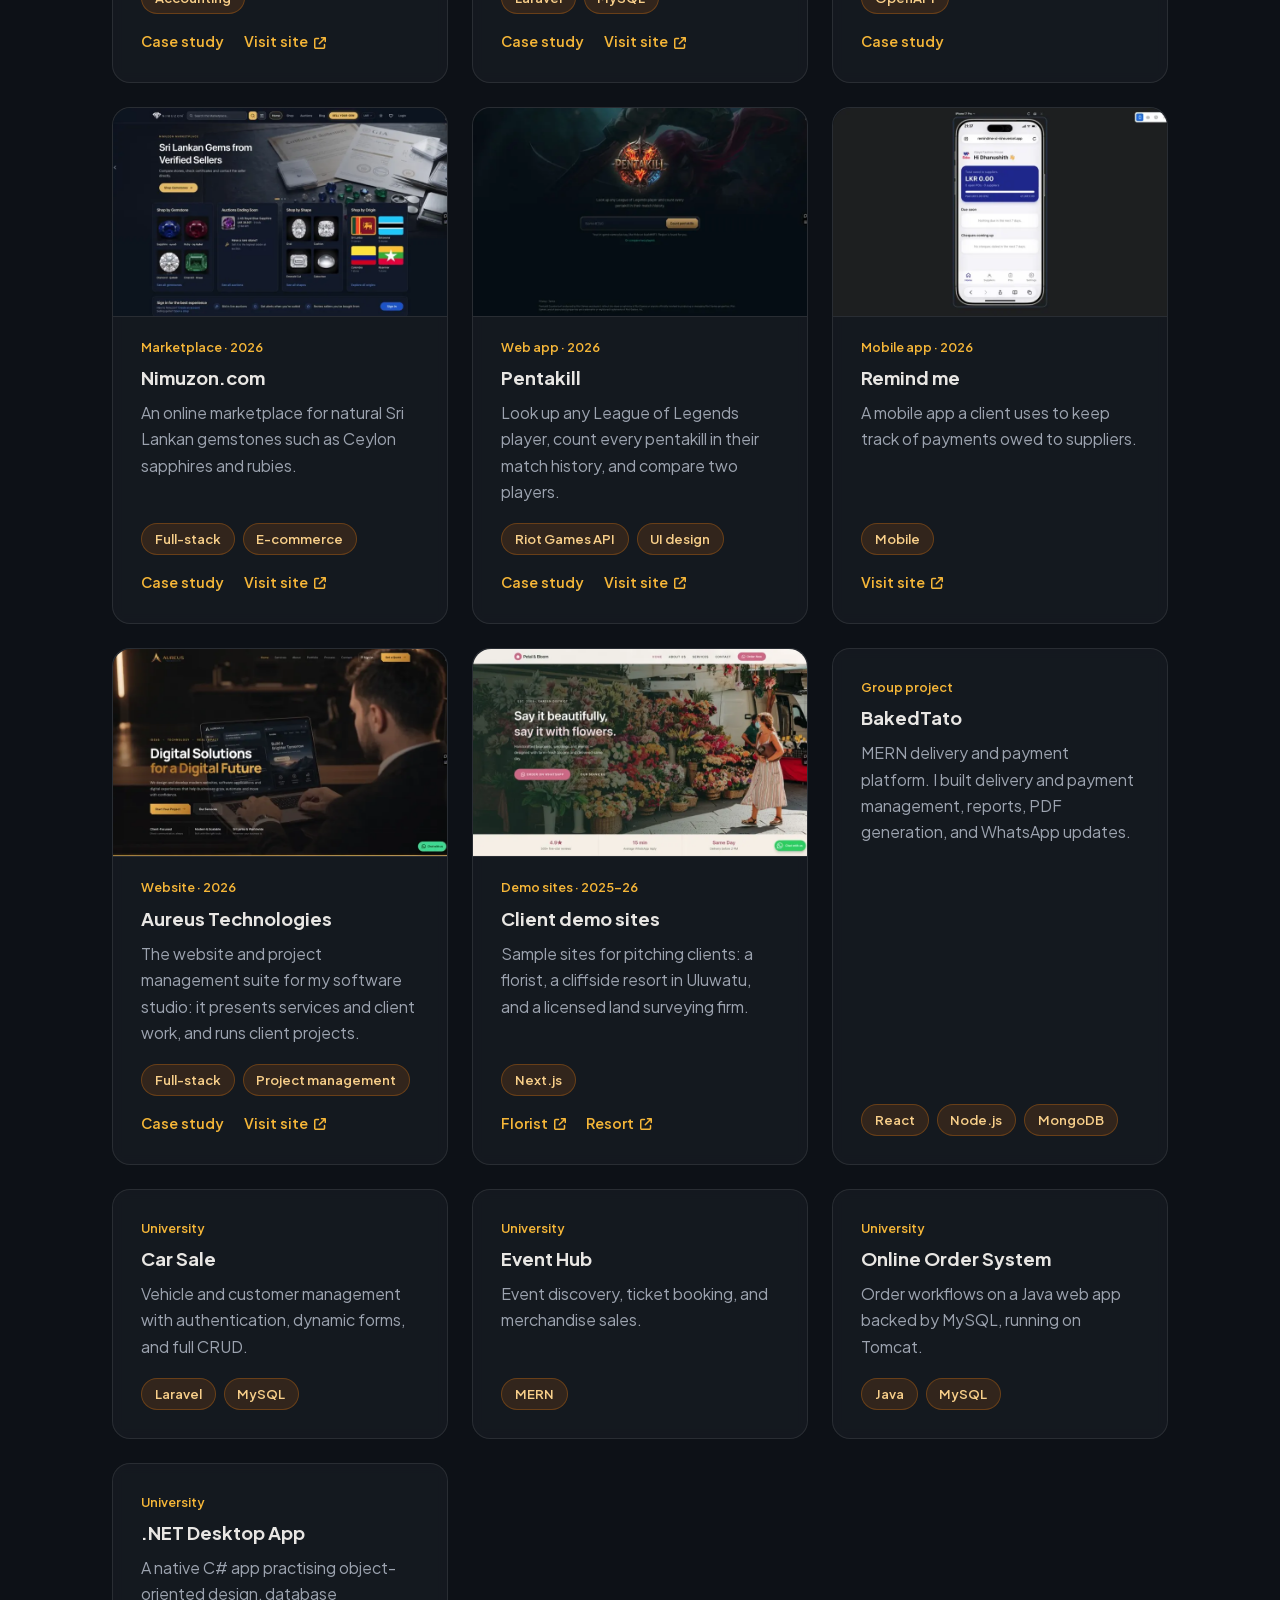
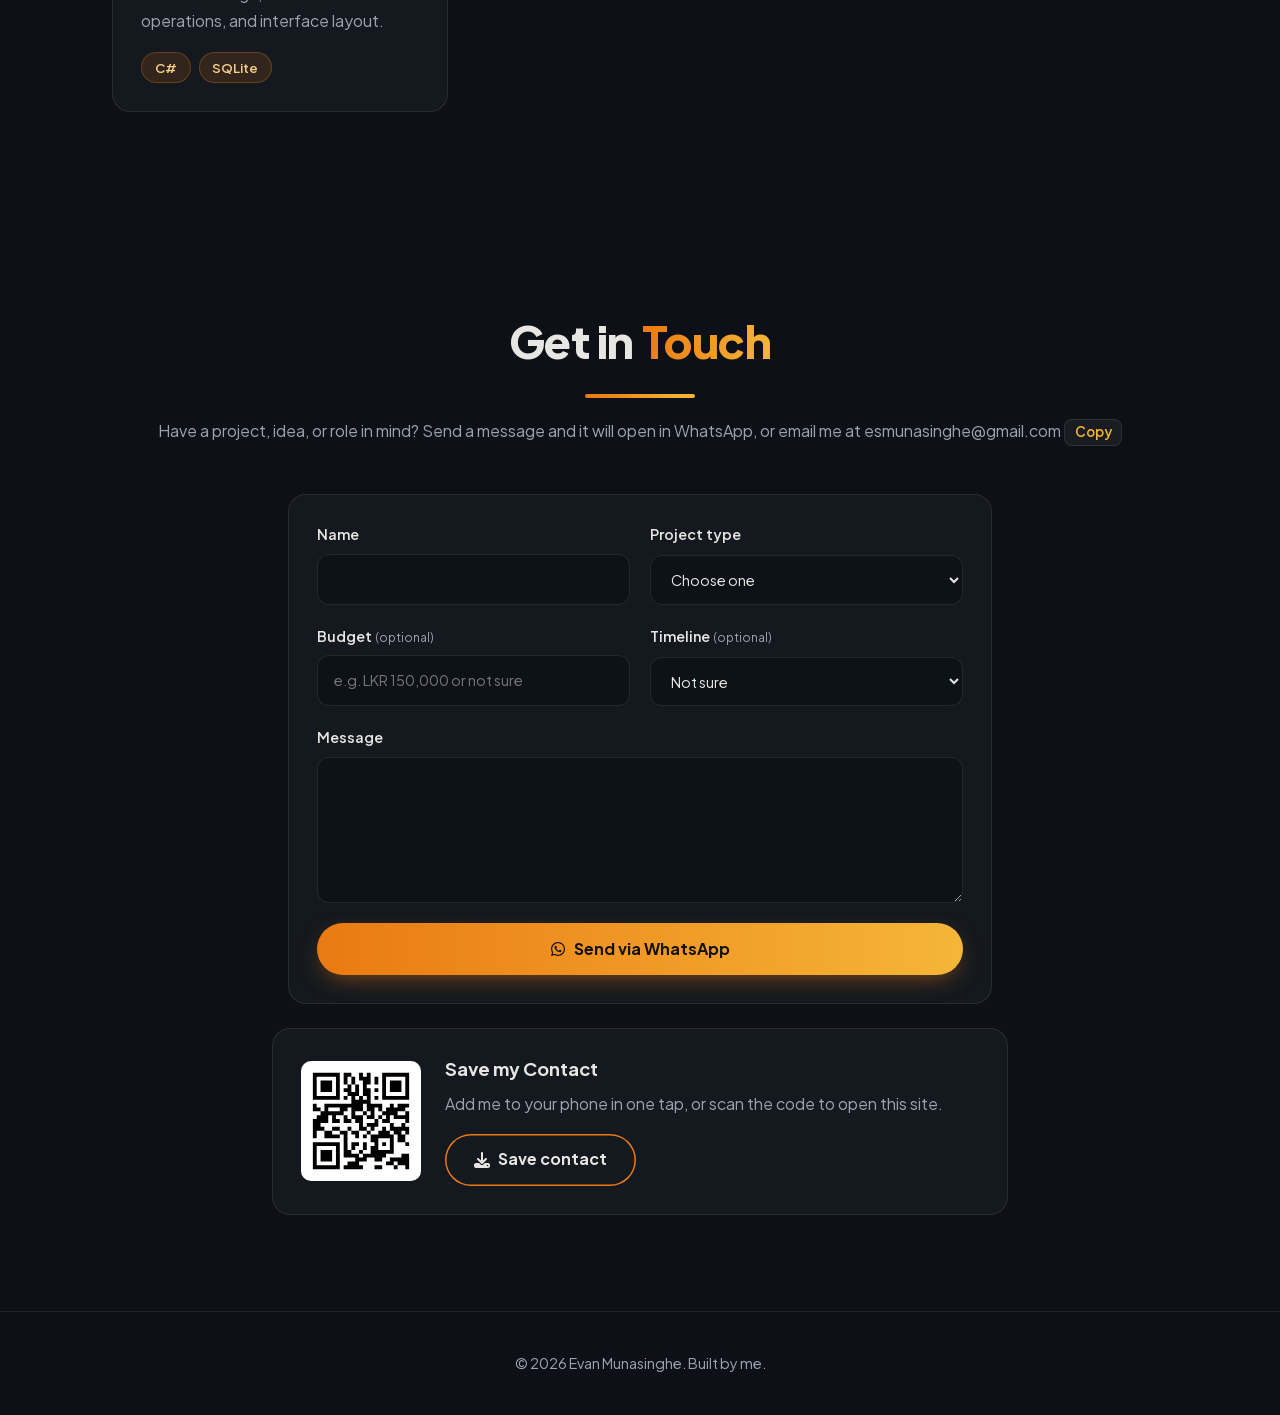
==== commit 76b1f45d: "Enhance portfolio site: add project filtering by skill, improve contact form, and implement share fu" ====
--- a/index.html
+++ b/index.html
@@ -101,7 +101,7 @@
 
     <section class="section" id="skills">
       <h2>Tech <span class="grad">Expertise</span></h2>
-      <p class="sub">The languages, frameworks, and tools I use to build things.</p>
+      <p class="sub">The languages, frameworks, and tools I use to build things. Click a skill to see the projects that use it.</p>
       <div class="cards skills">
         <article class="card">
           <h3><svg class="fa" aria-hidden="true"><use href="assets/icons.svg#code"/></svg> Languages</h3>
@@ -203,7 +203,7 @@
           <ul class="chips"><li>Multi-tenant</li><li>POS</li><li>Accounting</li></ul>
           <p class="links"><a href="projects/invotron.html">Case study</a><a href="https://www.invotron.store" target="_blank" rel="noopener noreferrer">Visit site <svg class="fa" aria-hidden="true"><use href="assets/icons.svg#arrow-up-right-from-square"/></svg></a></p>
         </article>
-        <article class="card project" data-cat="business">
+        <article class="card project" data-tech="laravel mysql" data-cat="business">
           <a class="thumb" href="https://fleev.net" target="_blank" rel="noopener noreferrer" tabindex="-1"><img src="assets/thumbs/fleev.webp" alt="Screenshot of FleeV" width="800" height="486" loading="lazy"></a>
           <p class="tag">Business system · 2026</p>
           <h3>FleeV</h3>
@@ -211,7 +211,7 @@
           <ul class="chips"><li>Laravel</li><li>MySQL</li></ul>
           <p class="links"><a href="projects/fleev.html">Case study</a><a href="https://fleev.net" target="_blank" rel="noopener noreferrer">Visit site <svg class="fa" aria-hidden="true"><use href="assets/icons.svg#arrow-up-right-from-square"/></svg></a></p>
         </article>
-        <article class="card project" data-cat="business">
+        <article class="card project" data-tech="rest-apis oauth openapi" data-cat="business">
           <a class="thumb" href="projects/ant-erp-api.html" tabindex="-1"><img src="assets/thumbs/ant-erp-api.webp" alt="Screenshot of the Ant ERP API client management page" width="800" height="486" loading="lazy"></a>
           <p class="tag">API · 2026 · Virtual System Solutions</p>
           <h3>Ant ERP API v1</h3>
@@ -251,7 +251,7 @@
           <ul class="chips"><li>Full-stack</li><li>Project management</li></ul>
           <p class="links"><a href="projects/aureus.html">Case study</a><a href="https://www.aureustech.online" target="_blank" rel="noopener noreferrer">Visit site <svg class="fa" aria-hidden="true"><use href="assets/icons.svg#arrow-up-right-from-square"/></svg></a></p>
         </article>
-        <article class="card project" data-cat="web">
+        <article class="card project" data-tech="next.js" data-cat="web">
           <div class="thumb"><img src="assets/thumbs/shop.webp" alt="Screenshot of Client demo sites" width="800" height="486" loading="lazy"></div>
           <p class="tag">Demo sites · 2025–26</p>
           <h3>Client demo sites</h3>
@@ -259,25 +259,25 @@
           <ul class="chips"><li>Next.js</li></ul>
           <p class="links"><a href="https://demo-shop-lyart.vercel.app" target="_blank" rel="noopener noreferrer">Florist <svg class="fa" aria-hidden="true"><use href="assets/icons.svg#arrow-up-right-from-square"/></svg></a><a href="https://demo-resort-liart.vercel.app" target="_blank" rel="noopener noreferrer">Resort <svg class="fa" aria-hidden="true"><use href="assets/icons.svg#arrow-up-right-from-square"/></svg></a></p>
         </article>
-        <article class="card project" data-cat="uni">
+        <article class="card project" data-tech="react node.js express mongodb" data-cat="uni">
           <p class="tag">Group project</p>
           <h3>BakedTato</h3>
           <p>MERN delivery and payment platform. I built delivery and payment management, reports, PDF generation, and WhatsApp updates.</p>
           <ul class="chips"><li>React</li><li>Node.js</li><li>MongoDB</li></ul>
         </article>
-        <article class="card project" data-cat="uni">
+        <article class="card project" data-tech="laravel mysql" data-cat="uni">
           <p class="tag">University</p>
           <h3>Car Sale</h3>
           <p>Vehicle and customer management with authentication, dynamic forms, and full CRUD.</p>
           <ul class="chips"><li>Laravel</li><li>MySQL</li></ul>
         </article>
-        <article class="card project" data-cat="uni">
+        <article class="card project" data-tech="react node.js express mongodb" data-cat="uni">
           <p class="tag">University</p>
           <h3>Event Hub</h3>
           <p>Event discovery, ticket booking, and merchandise sales.</p>
           <ul class="chips"><li>MERN</li></ul>
         </article>
-        <article class="card project" data-cat="uni">
+        <article class="card project" data-tech="java mysql" data-cat="uni">
           <p class="tag">University</p>
           <h3>Online Order System</h3>
           <p>Order workflows on a Java web app backed by MySQL, running on Tomcat.</p>
@@ -294,10 +294,26 @@
 
     <section class="section" id="contact">
       <h2>Get in <span class="grad">Touch</span></h2>
-      <p class="sub">Have a project, idea, or role in mind? Send a message and it will open in WhatsApp, or email me at <a href="mailto:esmunasinghe@gmail.com">esmunasinghe@gmail.com</a>.</p>
+      <p class="sub">Have a project, idea, or role in mind? Send a message and it will open in WhatsApp, or email me at <a href="mailto:esmunasinghe@gmail.com">esmunasinghe@gmail.com</a> <button type="button" class="copy-btn" data-copy="esmunasinghe@gmail.com">Copy</button></p>
       <form class="card contact-form" id="contact-form">
         <label>Name<input name="name" required autocomplete="name"></label>
-        <label>Subject<input name="subject" required></label>
+        <label>Project type<select name="type" required>
+          <option value="" disabled selected>Choose one</option>
+          <option>Website</option>
+          <option>Business system (POS, accounting, booking…)</option>
+          <option>Mobile app</option>
+          <option>API or integration</option>
+          <option>Job or internship opportunity</option>
+          <option>Something else</option>
+        </select></label>
+        <label><span>Budget <small>(optional)</small></span><input name="budget" placeholder="e.g. LKR 150,000 or not sure"></label>
+        <label><span>Timeline <small>(optional)</small></span><select name="timeline">
+          <option value="">Not sure</option>
+          <option>As soon as possible</option>
+          <option>Within a month</option>
+          <option>1–3 months</option>
+          <option>Flexible</option>
+        </select></label>
         <label class="full">Message<textarea name="message" rows="5" required></textarea></label>
         <button class="btn full" type="submit"><svg class="fa" aria-hidden="true"><use href="assets/icons.svg#whatsapp"/></svg> Send via WhatsApp</button>
       </form>
--- a/styles.css
+++ b/styles.css
@@ -30,7 +30,7 @@
 }
 
 a { color: inherit; text-decoration: none; }
-button, input, textarea { font: inherit; color: inherit; }
+button, input, select, textarea { font: inherit; color: inherit; }
 img { display: block; max-width: 100%; height: auto; }
 .fa { width: 1em; height: 1em; fill: currentColor; display: inline-block; vertical-align: -.125em; flex: none; }
 :focus-visible { outline: 2px solid var(--cyan); outline-offset: 3px; }
@@ -216,7 +216,7 @@
 .contact-form:hover { transform: none; }
 .contact-form label { display: grid; gap: .4rem; font-weight: 600; font-size: .9rem; }
 .contact-form .full { grid-column: 1 / -1; }
-.contact-form input, .contact-form textarea {
+.contact-form input, .contact-form select, .contact-form textarea {
   width: 100%;
   padding: .8rem 1rem;
   border-radius: 12px;
@@ -225,7 +225,7 @@
   font-weight: 400;
   resize: vertical;
 }
-.contact-form input:focus, .contact-form textarea:focus { outline: none; border-color: var(--purple); }
+.contact-form input:focus, .contact-form select:focus, .contact-form textarea:focus { outline: none; border-color: var(--purple); }
 
 footer { text-align: center; padding: 2.5rem 1rem; color: var(--soft); border-top: 1px solid var(--line); font-size: .9rem; }
 
@@ -282,6 +282,10 @@
 .chips.tech img { width: 18px; height: 18px; }
 .chips.tech .fa { width: 18px; text-align: center; color: var(--cyan); font-size: .9rem; }
 .chips.tech li:hover { border-color: rgba(234, 122, 18, .5); }
+/* skill chips that link to projects: the button fills the chip */
+.chips.tech li:has(.chip-link) { padding: 0; }
+.chip-link { display: inline-flex; align-items: center; gap: .5rem; padding: .45rem .85rem; background: none; border: 0; cursor: pointer; }
+.chip-link:hover, .chip-link:focus-visible { text-decoration: underline; text-underline-offset: 3px; }
 
 /* fixed background image with dark tint for readability */
 body::before {
@@ -294,7 +298,7 @@
     url("assets/bg.webp") center / cover no-repeat;
 }
 .card { backdrop-filter: blur(6px); -webkit-backdrop-filter: blur(6px); }
-.contact-form input, .contact-form textarea { background: rgba(13, 17, 23, .75); }
+.contact-form input, .contact-form select, .contact-form textarea { background: rgba(13, 17, 23, .75); }
 .nav { background: rgba(13, 17, 23, .7); }
 
 /* case study pages */
@@ -322,3 +326,16 @@
 .save-contact img { flex: none; border-radius: 10px; background: #fff; padding: 8px; }
 .save-contact .hero-btns { margin-top: 1rem; }
 @media (max-width: 600px) { .save-contact { flex-direction: column; text-align: center; } .save-contact .hero-btns { justify-content: center; } }
+
+/* small text buttons: Copy email, Show all, Share fallback */
+.copy-btn { padding: .1rem .6rem; border: 1px solid var(--line); border-radius: 8px; background: rgba(255, 255, 255, .05); color: var(--cyan); font-size: .85rem; font-weight: 600; cursor: pointer; }
+.copy-btn:hover { border-color: rgba(234, 122, 18, .5); }
+.contact-form small { font-weight: 400; color: var(--soft); }
+
+/* previous / next case study */
+.case-nav { display: flex; justify-content: space-between; gap: 1rem; margin-top: 3rem; padding-top: 1.5rem; border-top: 1px solid var(--line); }
+.case-nav a { color: var(--soft); font-weight: 600; }
+.case-nav a:hover { color: var(--text); }
+.case-nav .next { margin-left: auto; text-align: right; }
+@media (max-width: 600px) { .case-nav { flex-direction: column; } .case-nav .next { margin-left: 0; text-align: left; } }
+.contact-form select { color-scheme: dark; }
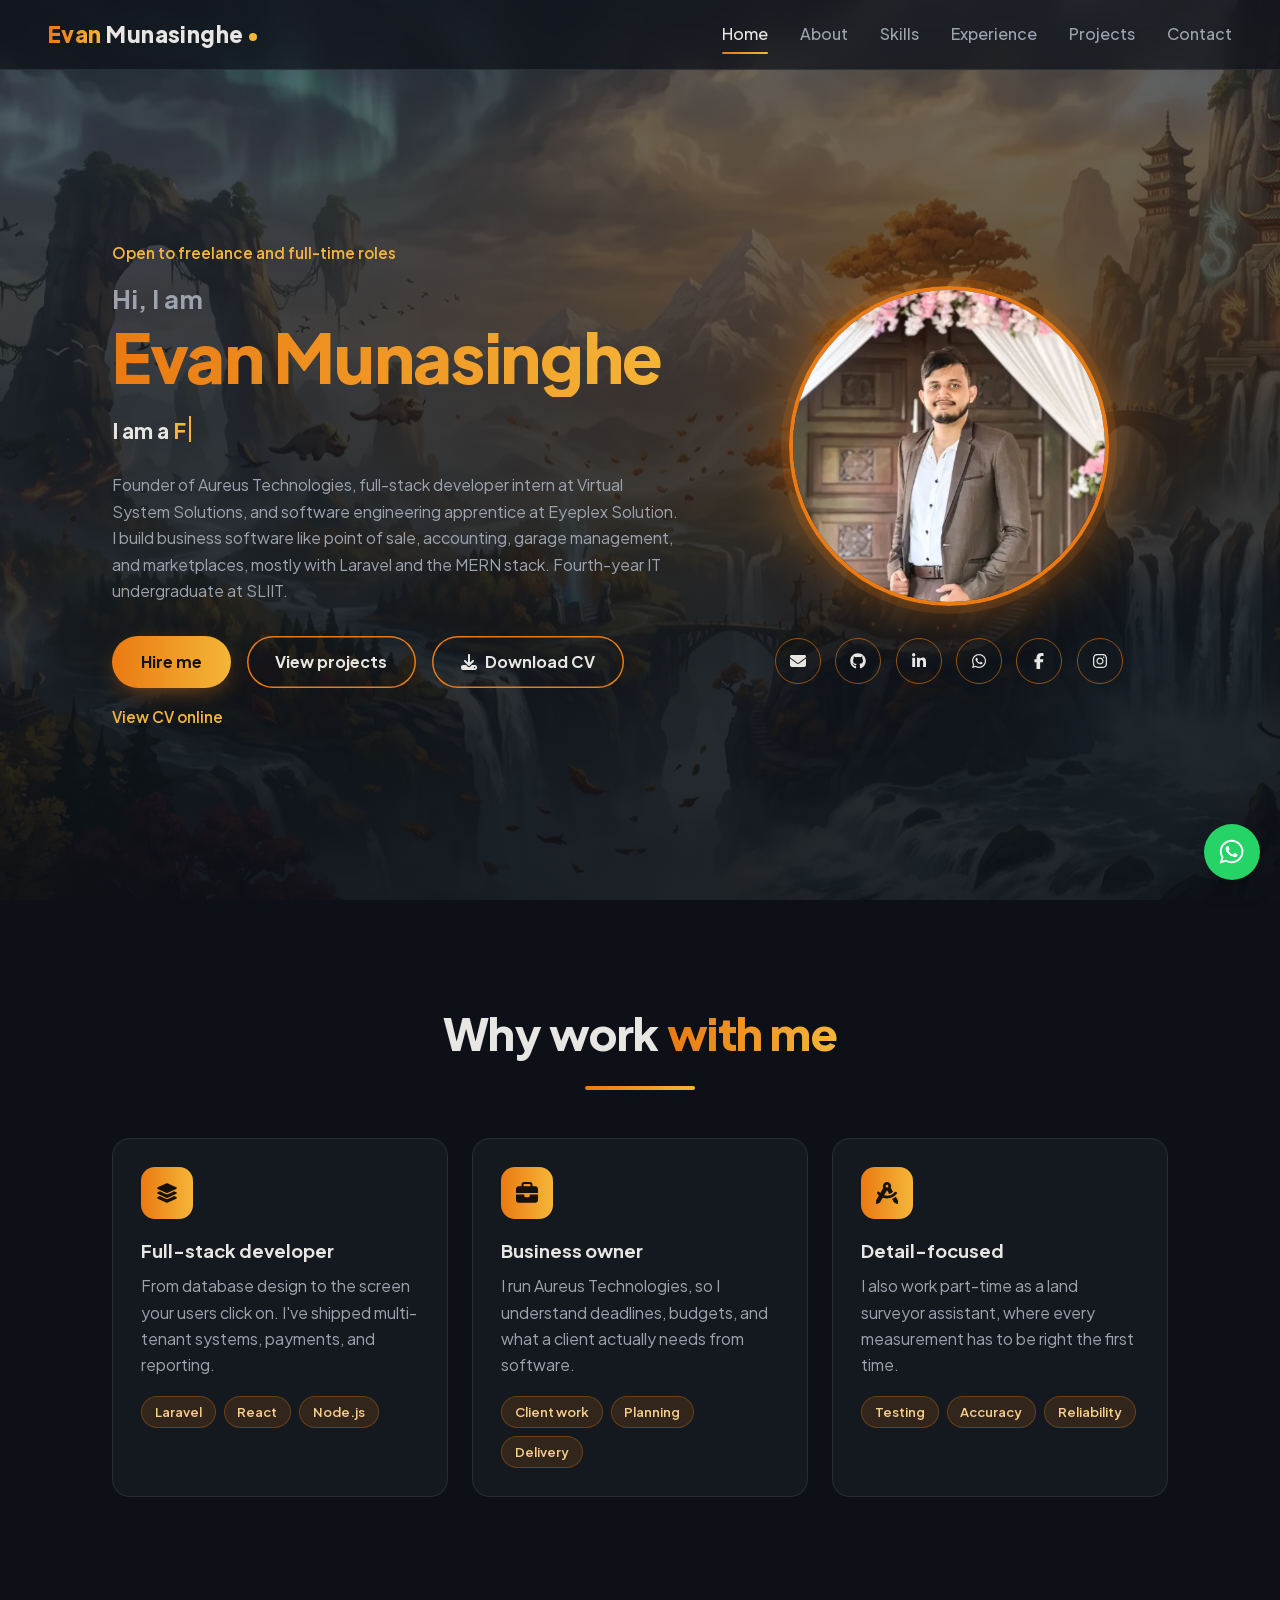
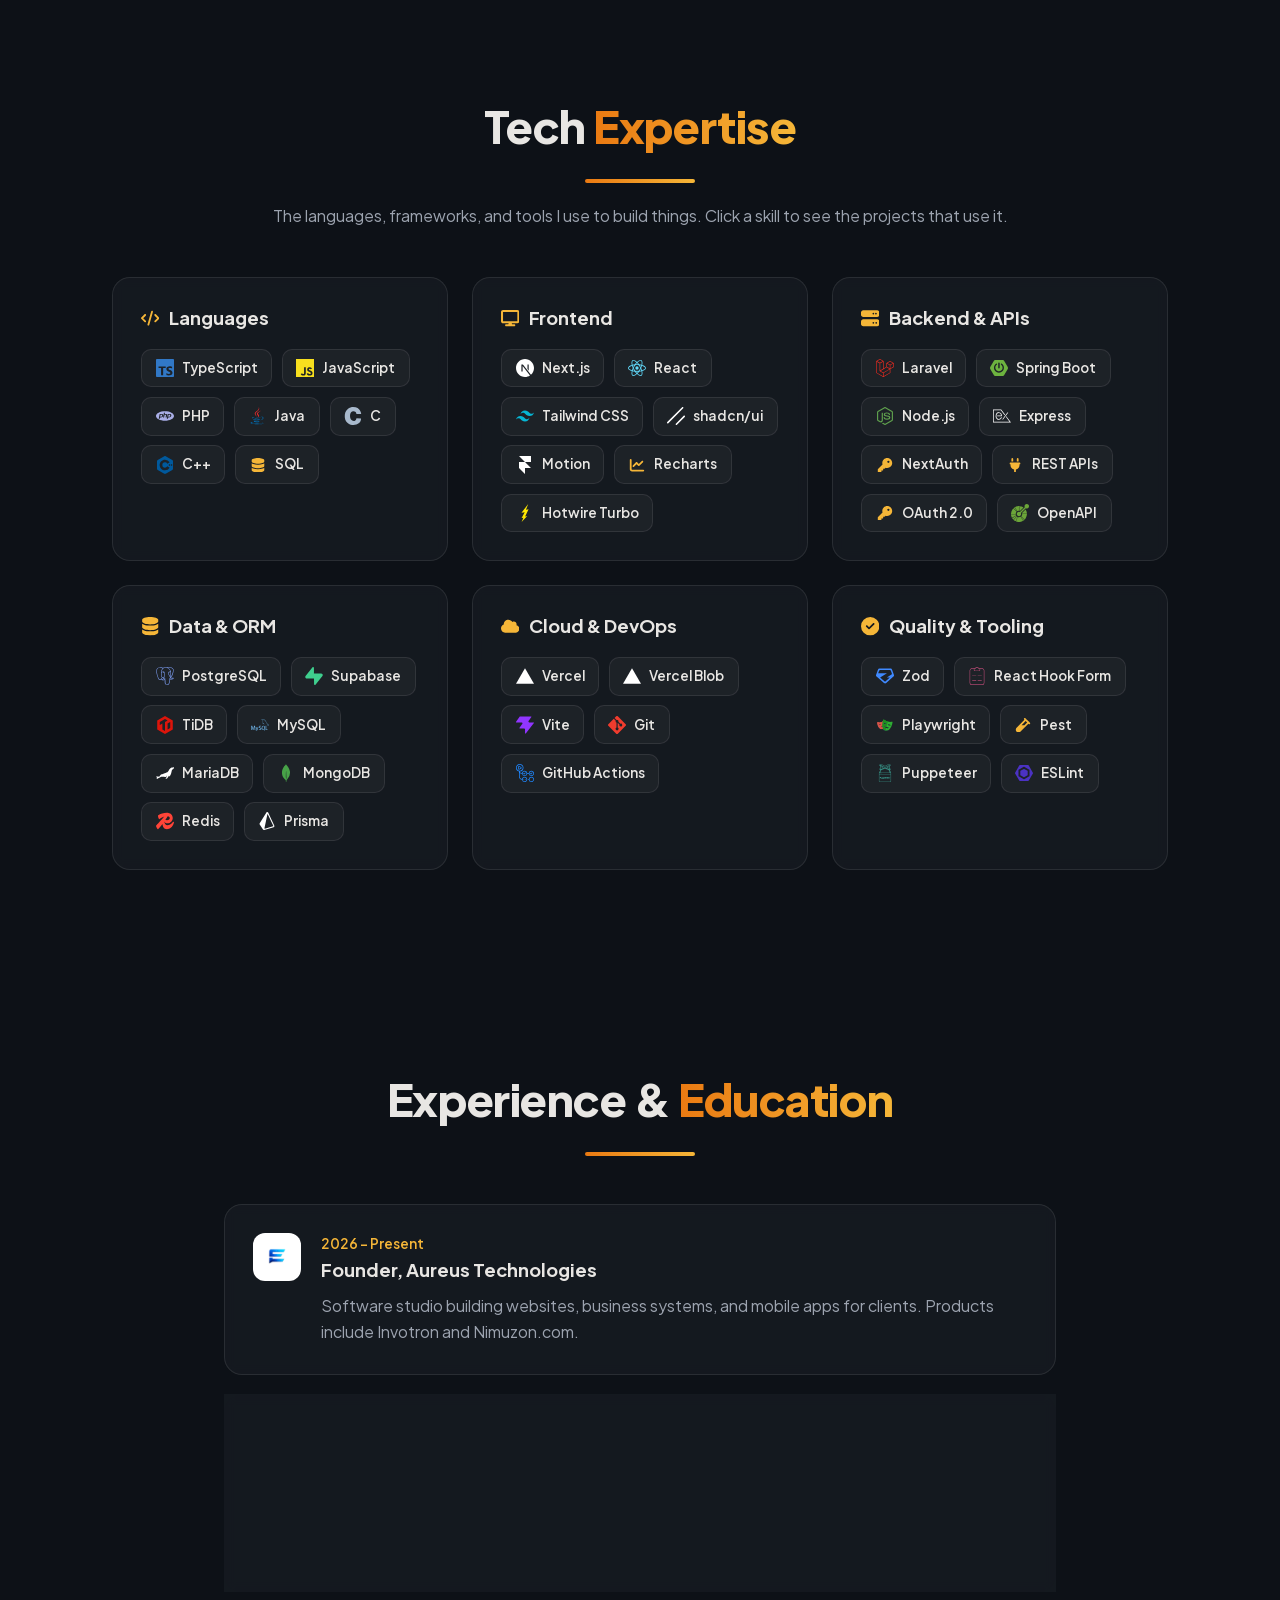
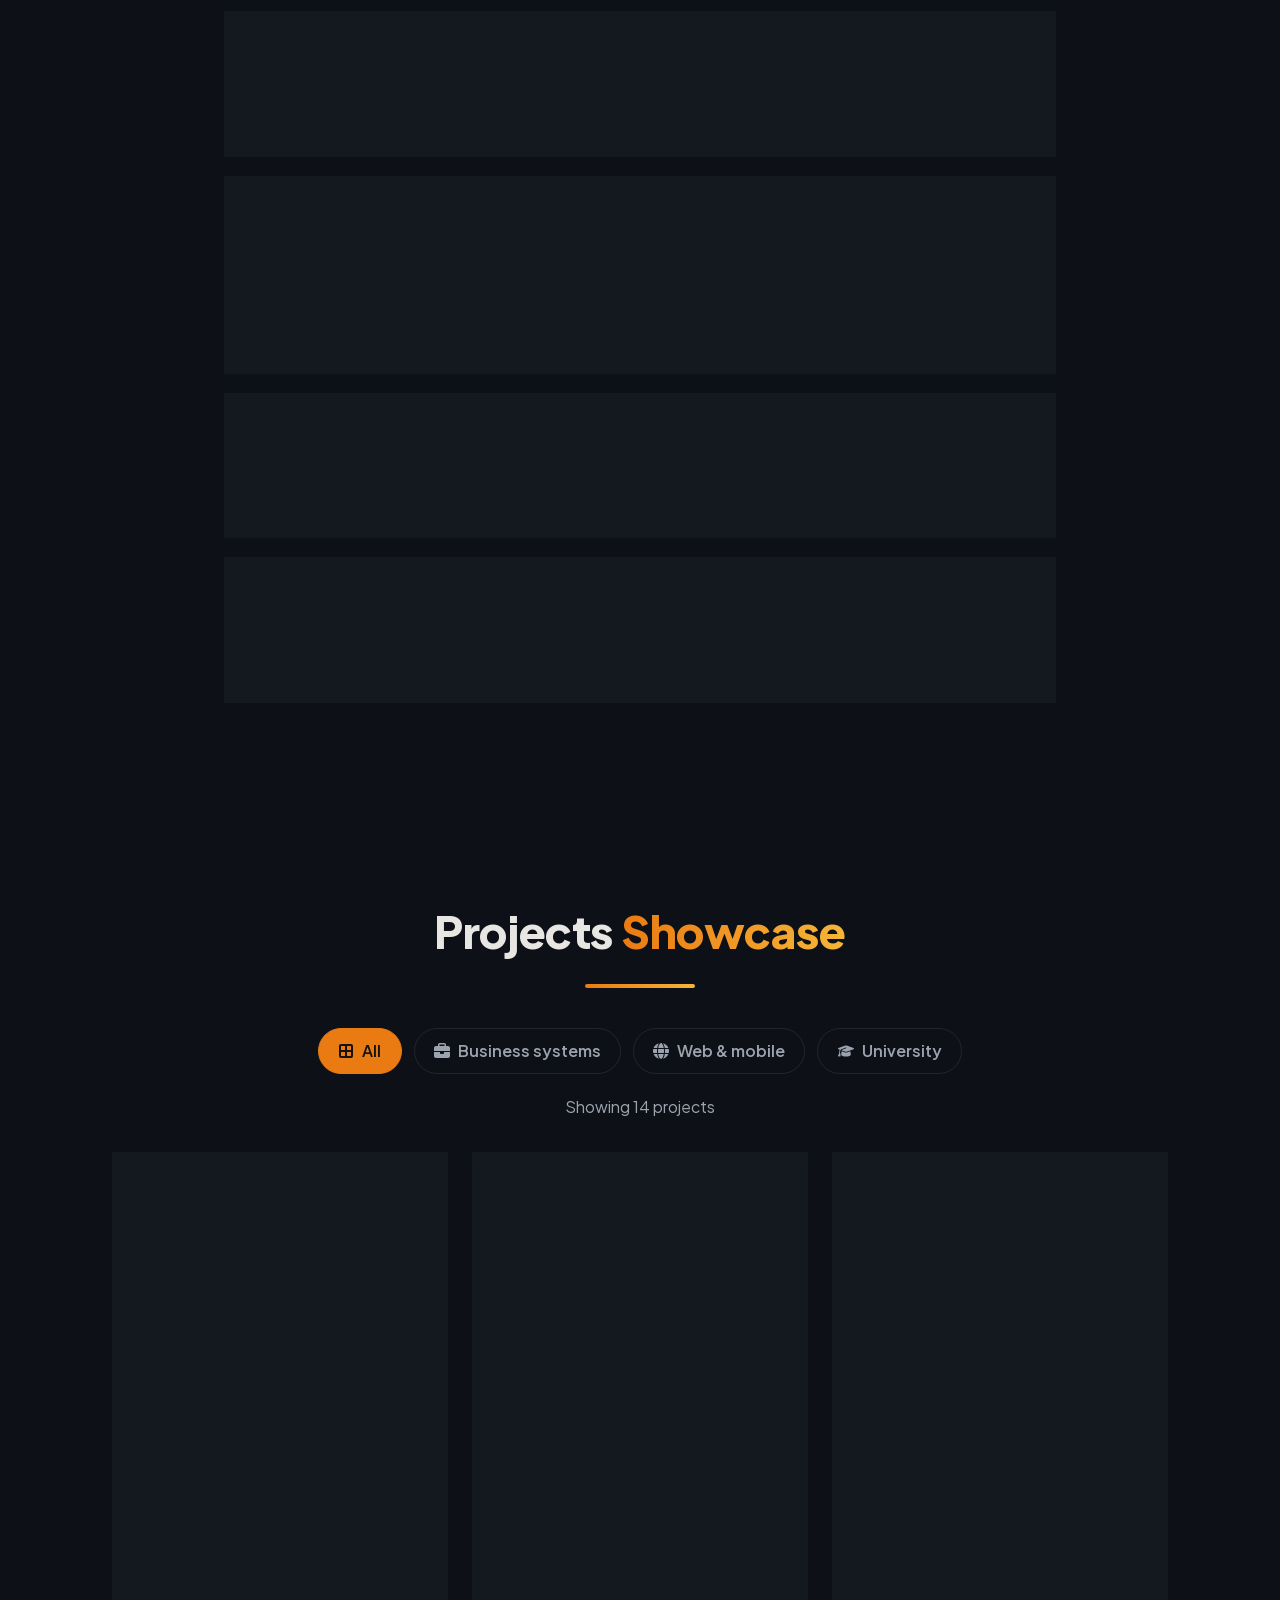
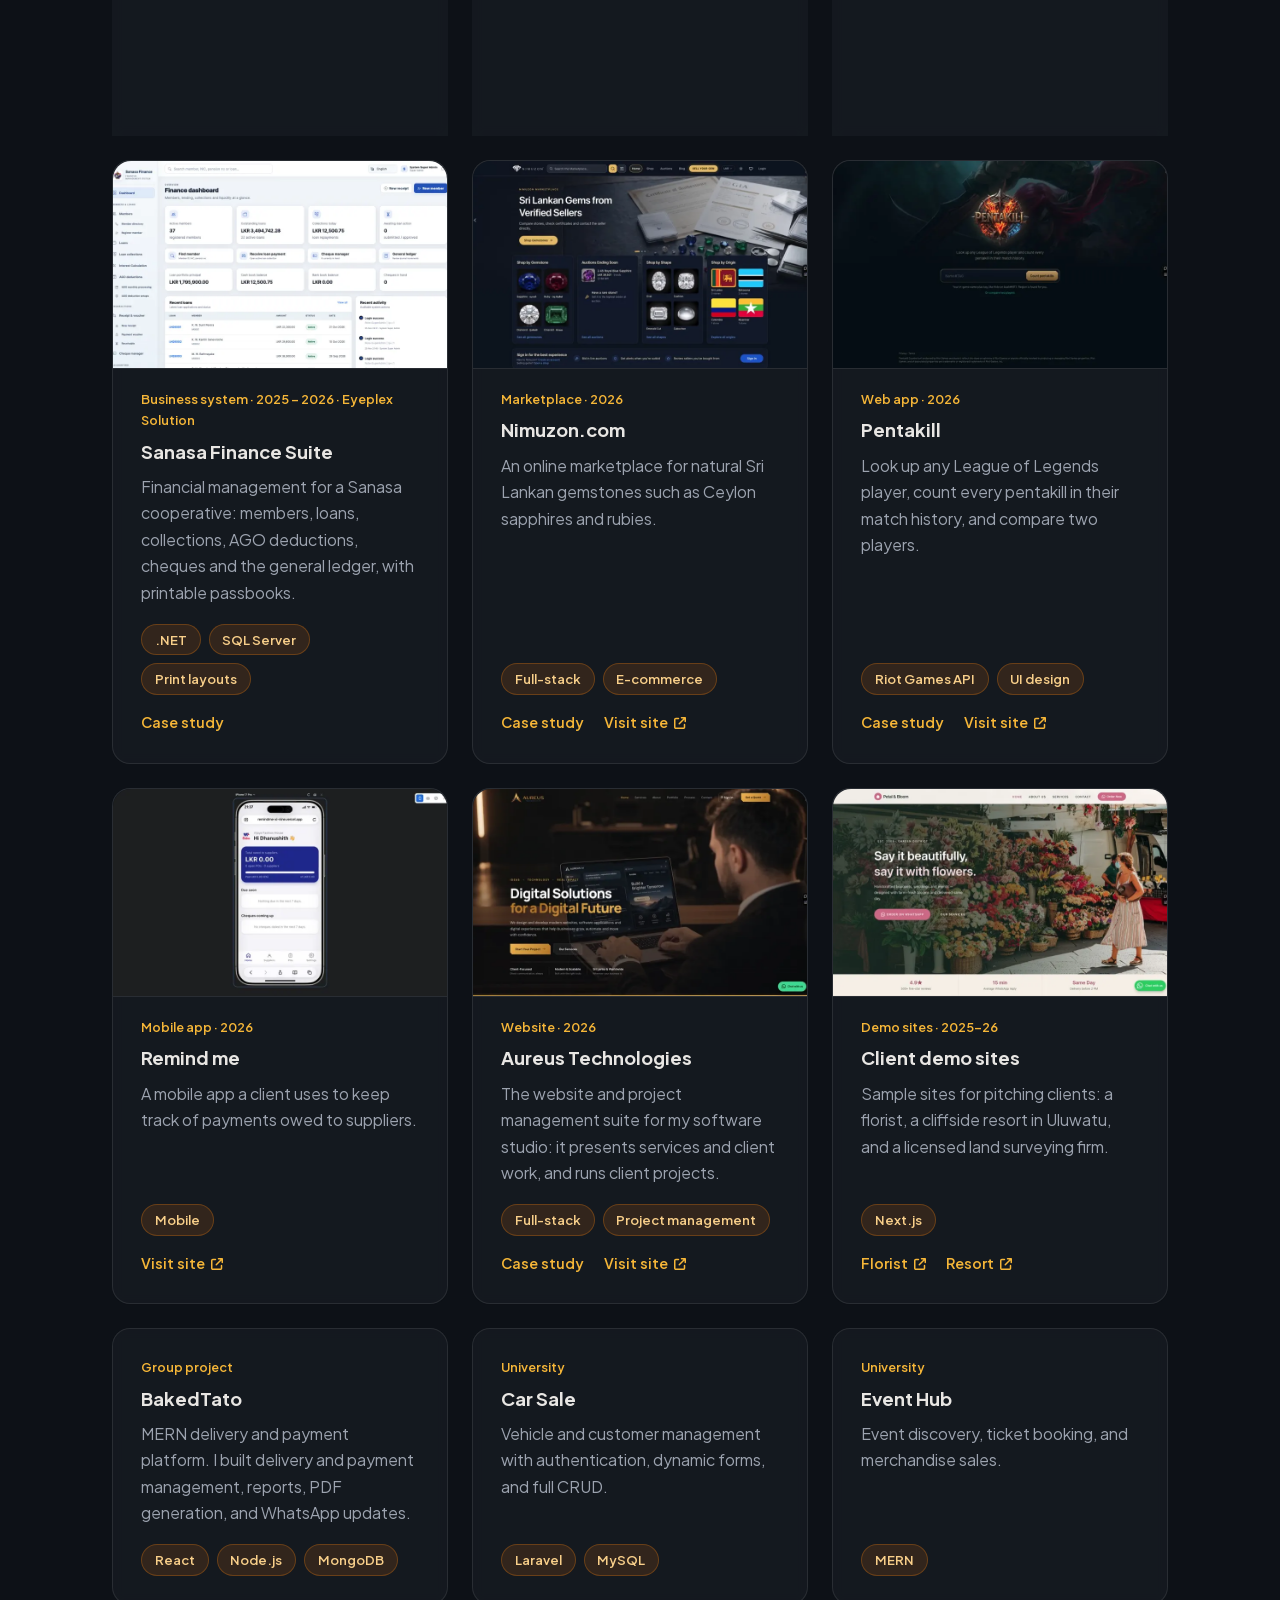
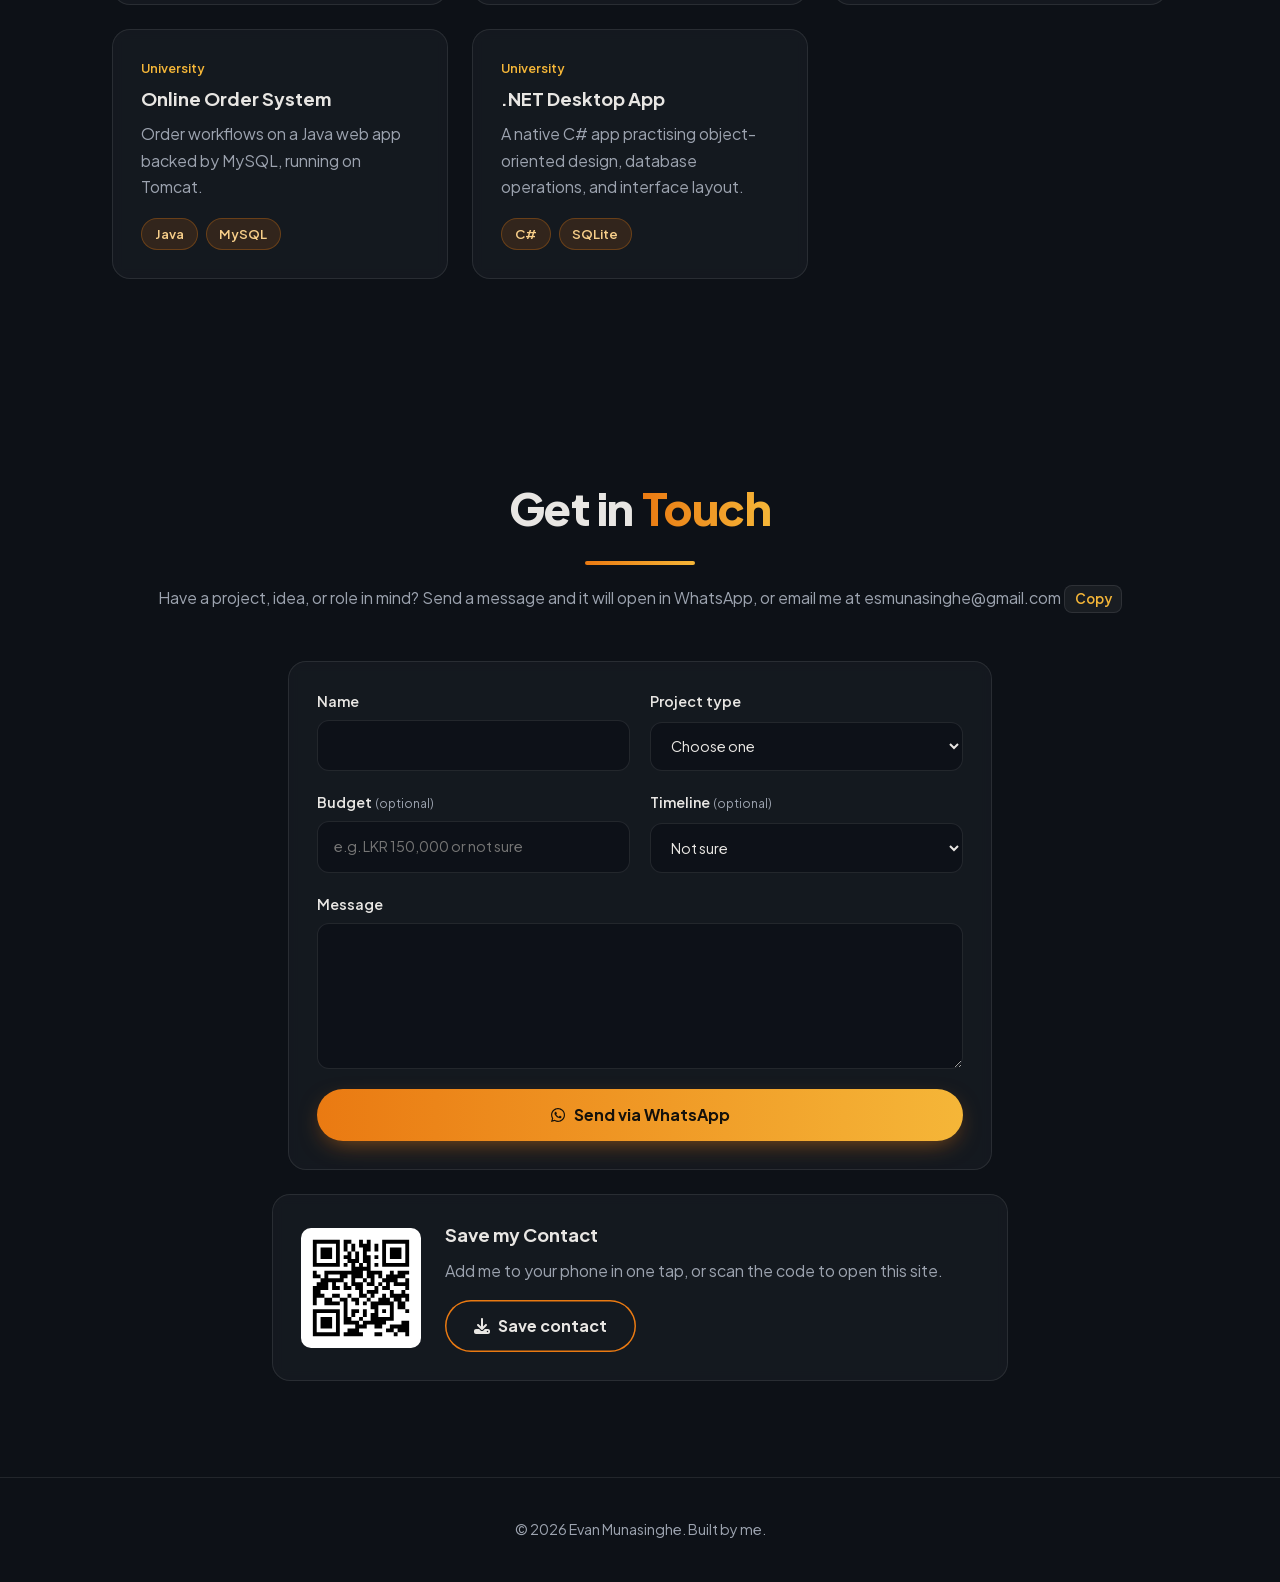
==== commit 8597adfb: "Add Sanasa Finance Suite case study page with project details and features" ====
--- a/index.html
+++ b/index.html
@@ -162,7 +162,7 @@
           <div>
             <p class="when">Present</p>
             <h3>Software Engineering Apprentice, Eyeplex Solution</h3>
-            <p>ASP.NET Core web apps: REST APIs, MVC, authentication, and database work.</p>
+            <p>ASP.NET Core web apps: REST APIs, MVC, authentication, and database work. Helped build the Sanasa Finance Suite (Nov 2025 – Jul 2026), mainly its front end and printable passbook layouts, and set it up on site at Sanasa.</p>
           </div>
         </li>
         <li class="card">
@@ -218,6 +218,14 @@
           <p>A versioned REST API that lets other systems read from and write to the Ant ERP, with OAuth client credentials, scoped access and full OpenAPI documentation.</p>
           <ul class="chips"><li>REST API</li><li>OAuth 2.0</li><li>OpenAPI</li></ul>
           <p class="links"><a href="projects/ant-erp-api.html">Case study</a></p>
+        </article>
+        <article class="card project" data-cat="business">
+          <a class="thumb" href="projects/sanasa-finance.html" tabindex="-1"><img src="assets/thumbs/sanasa-finance.webp" alt="Screenshot of the Sanasa Finance dashboard" width="800" height="478" loading="lazy"></a>
+          <p class="tag">Business system · 2025 – 2026 · Eyeplex Solution</p>
+          <h3>Sanasa Finance Suite</h3>
+          <p>Financial management for a Sanasa cooperative: members, loans, collections, AGO deductions, cheques and the general ledger, with printable passbooks.</p>
+          <ul class="chips"><li>.NET</li><li>SQL Server</li><li>Print layouts</li></ul>
+          <p class="links"><a href="projects/sanasa-finance.html">Case study</a></p>
         </article>
         <article class="card project" data-cat="web">
           <a class="thumb" href="https://nimuzon.com" target="_blank" rel="noopener noreferrer" tabindex="-1"><img src="assets/thumbs/nimuzon.webp" alt="Screenshot of Nimuzon.com" width="800" height="486" loading="lazy"></a>
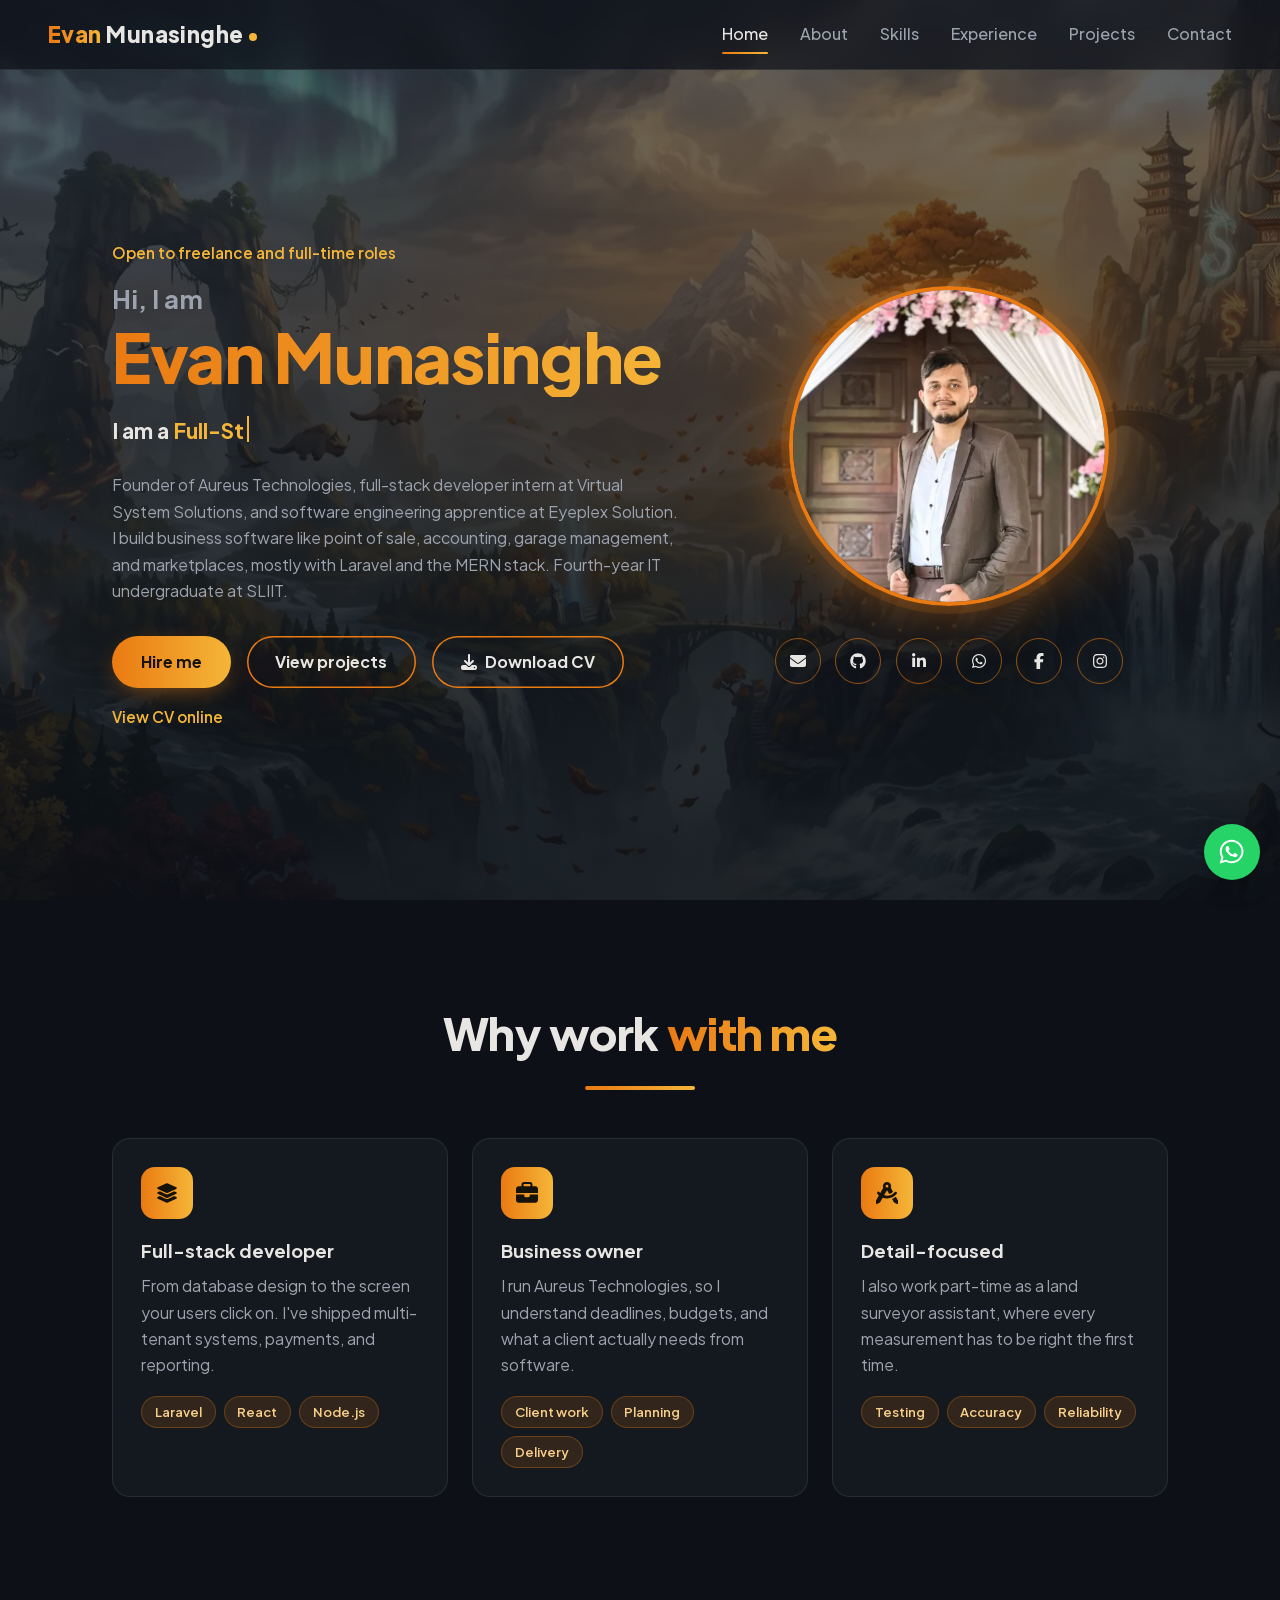
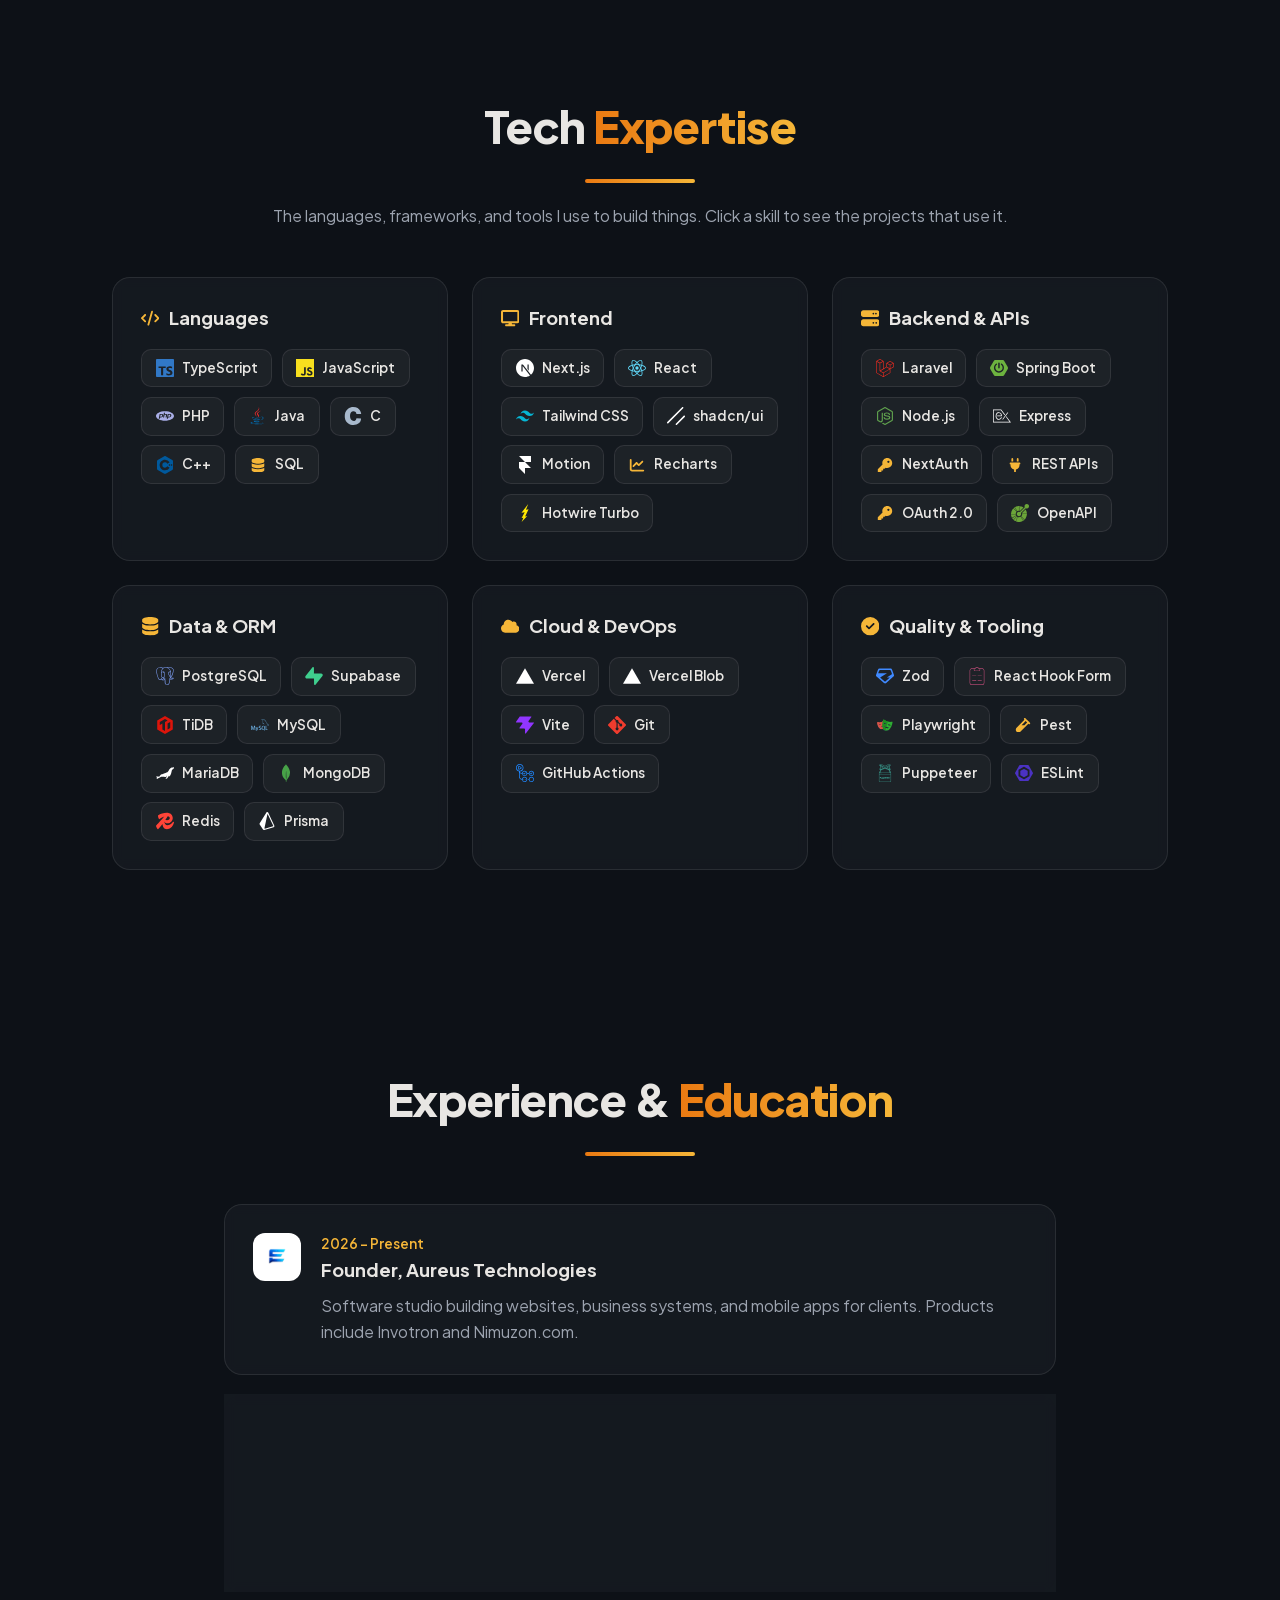
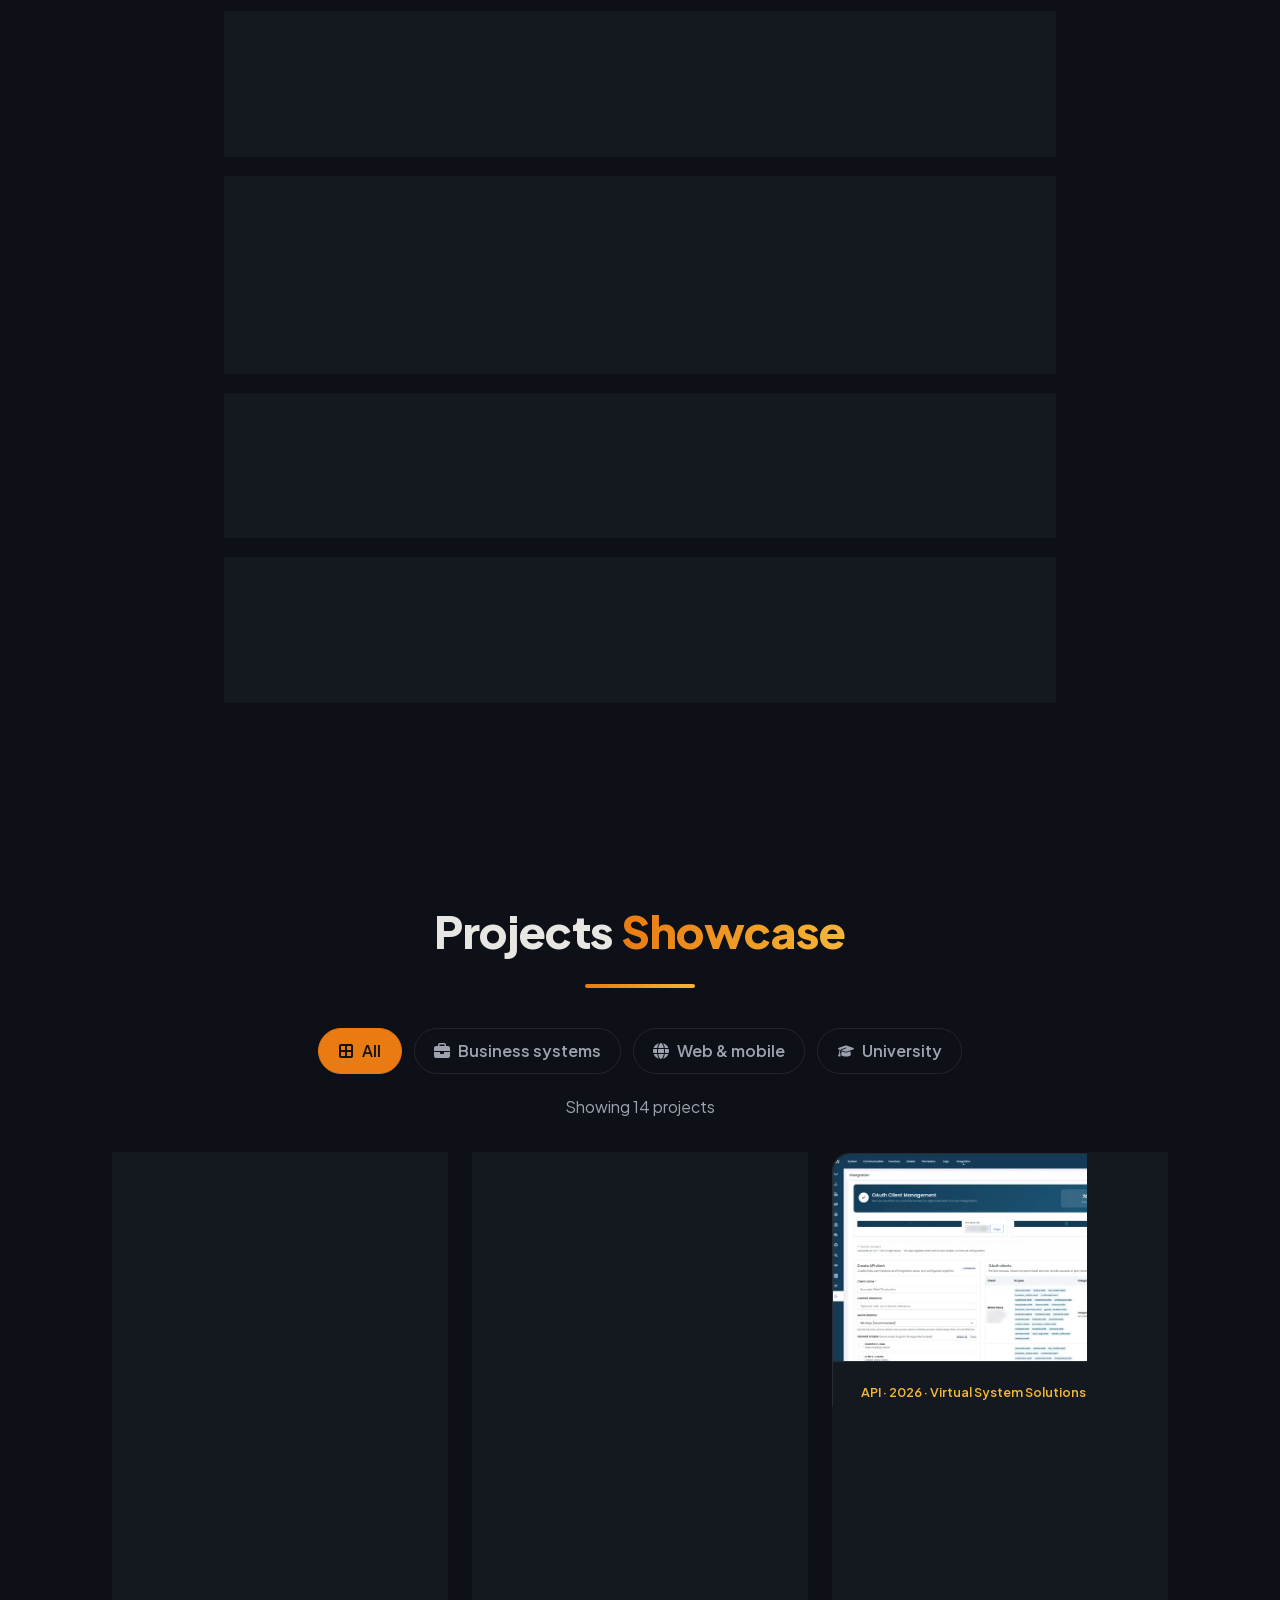
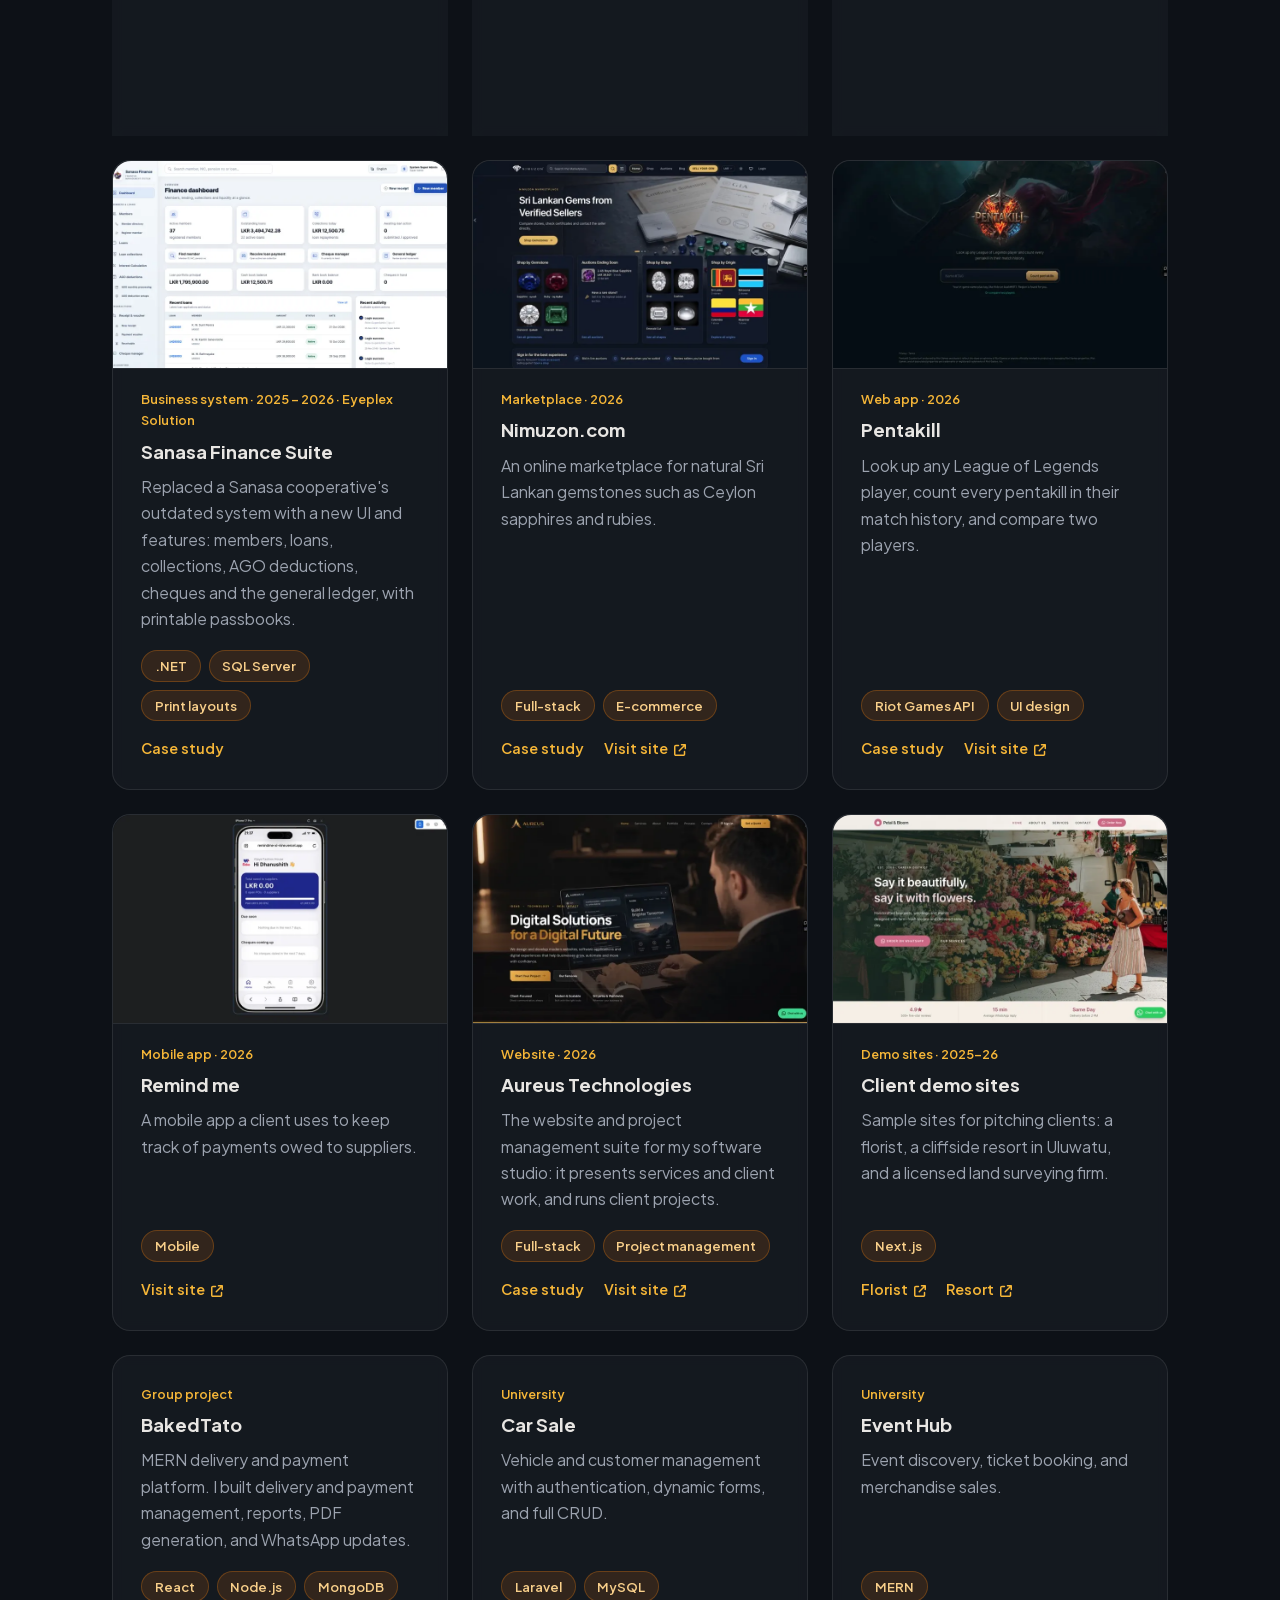
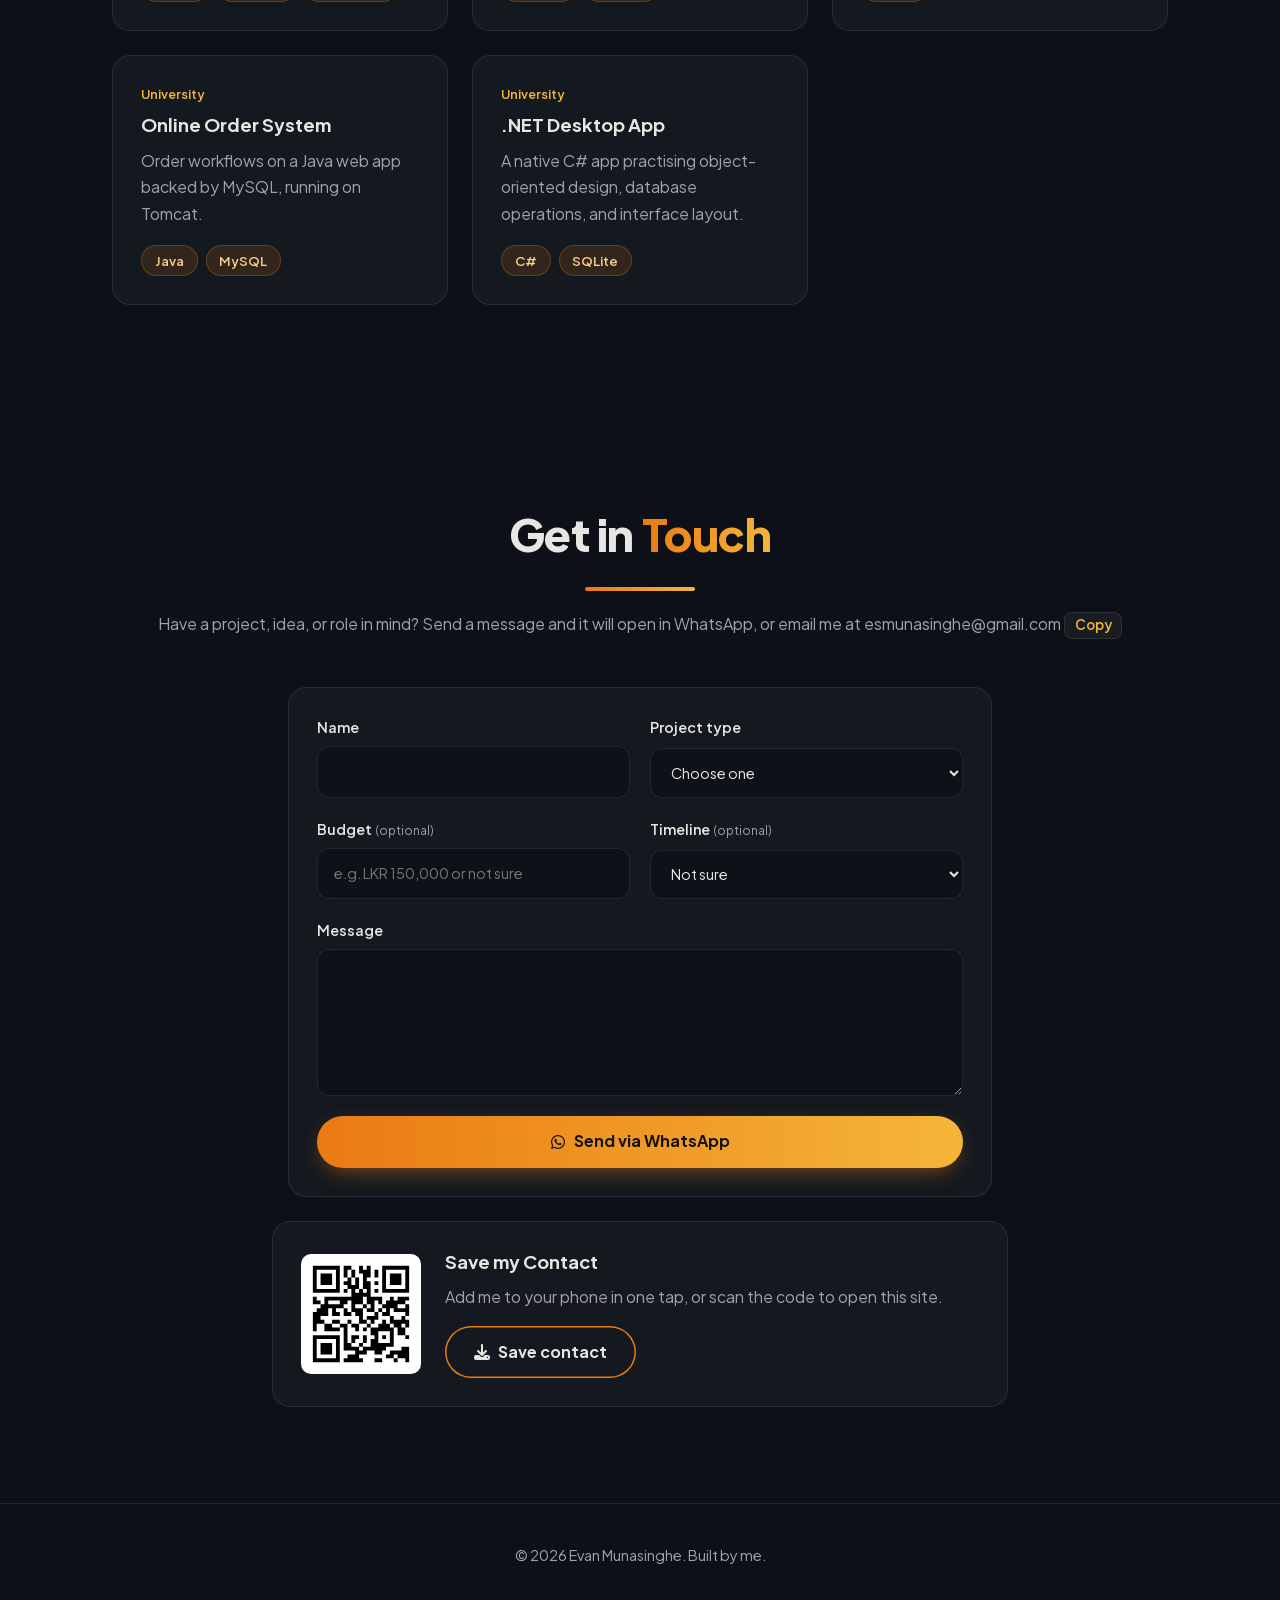
==== commit 410f2417: "Update Sanasa Finance Suite descriptions for clarity and modernity across multiple files" ====
--- a/index.html
+++ b/index.html
@@ -223,7 +223,7 @@
           <a class="thumb" href="projects/sanasa-finance.html" tabindex="-1"><img src="assets/thumbs/sanasa-finance.webp" alt="Screenshot of the Sanasa Finance dashboard" width="800" height="478" loading="lazy"></a>
           <p class="tag">Business system · 2025 – 2026 · Eyeplex Solution</p>
           <h3>Sanasa Finance Suite</h3>
-          <p>Financial management for a Sanasa cooperative: members, loans, collections, AGO deductions, cheques and the general ledger, with printable passbooks.</p>
+          <p>Replaced a Sanasa cooperative's outdated system with a new UI and features: members, loans, collections, AGO deductions, cheques and the general ledger, with printable passbooks.</p>
           <ul class="chips"><li>.NET</li><li>SQL Server</li><li>Print layouts</li></ul>
           <p class="links"><a href="projects/sanasa-finance.html">Case study</a></p>
         </article>
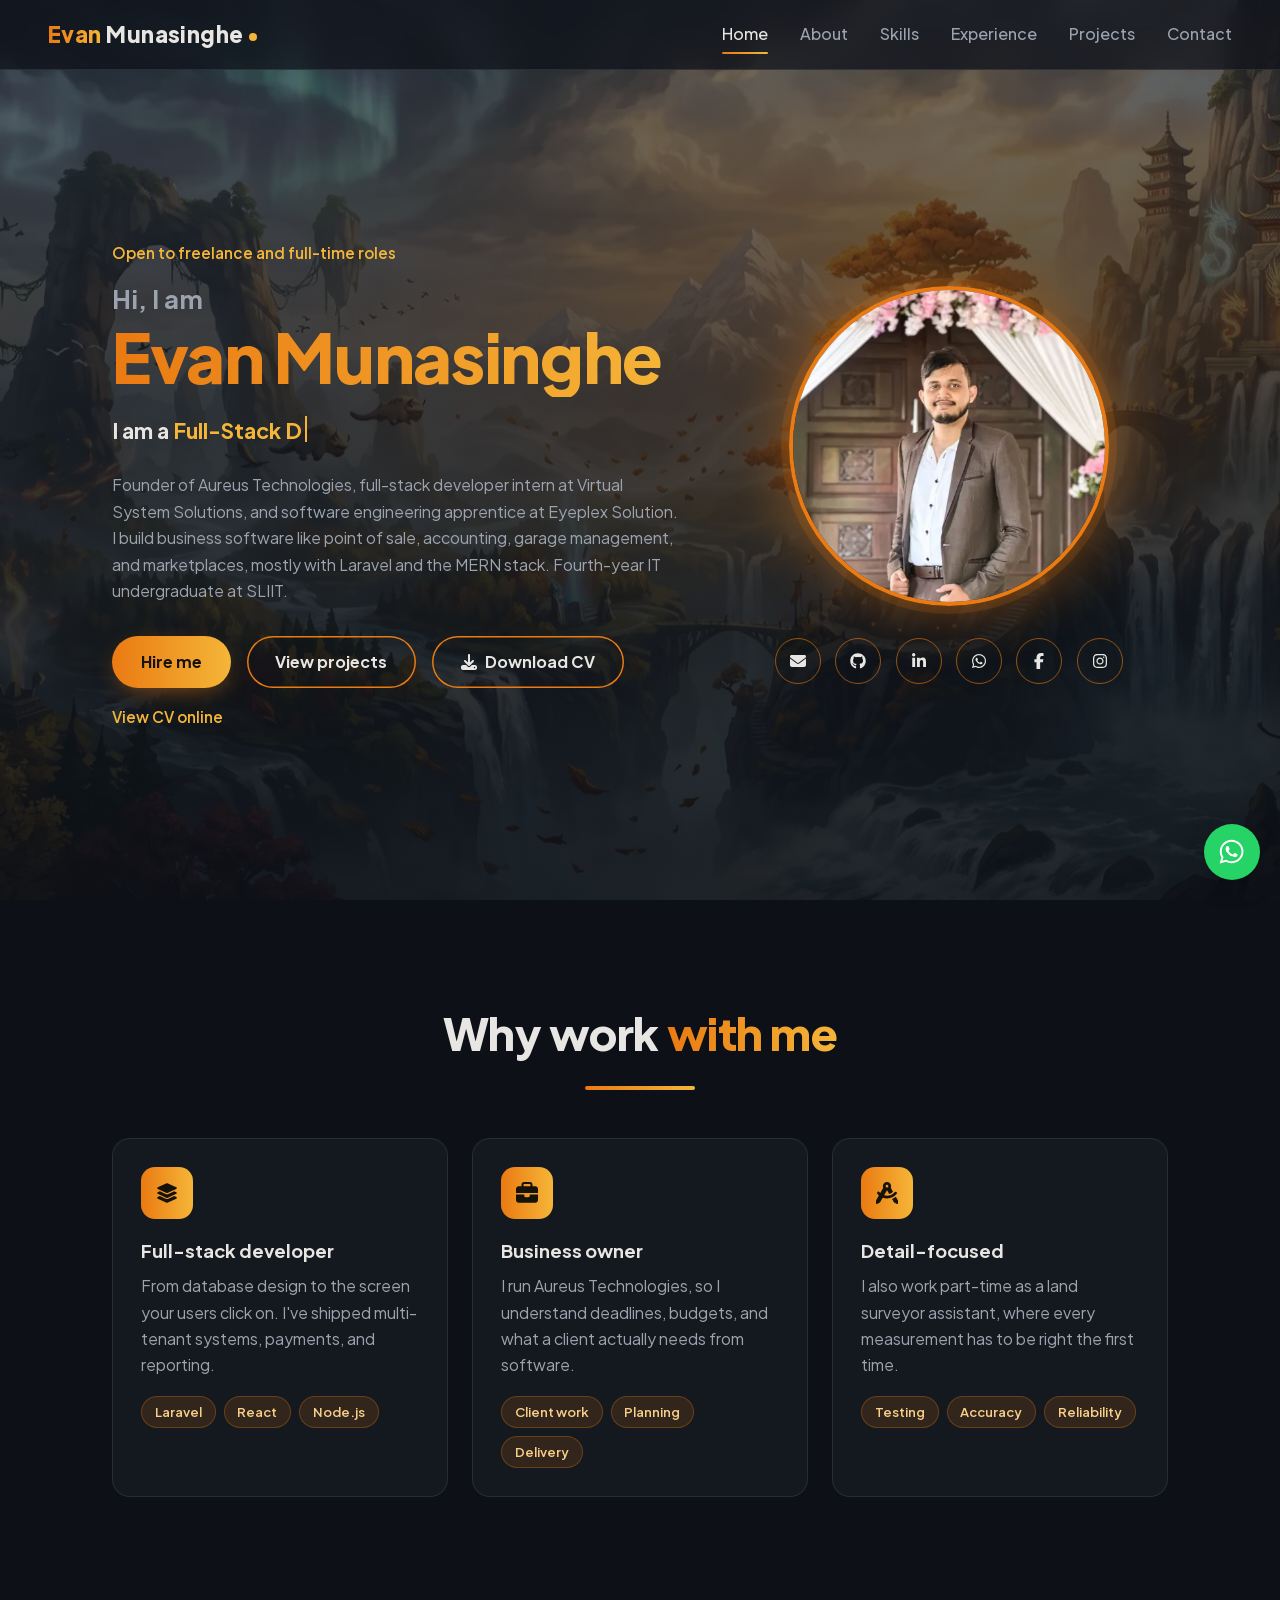
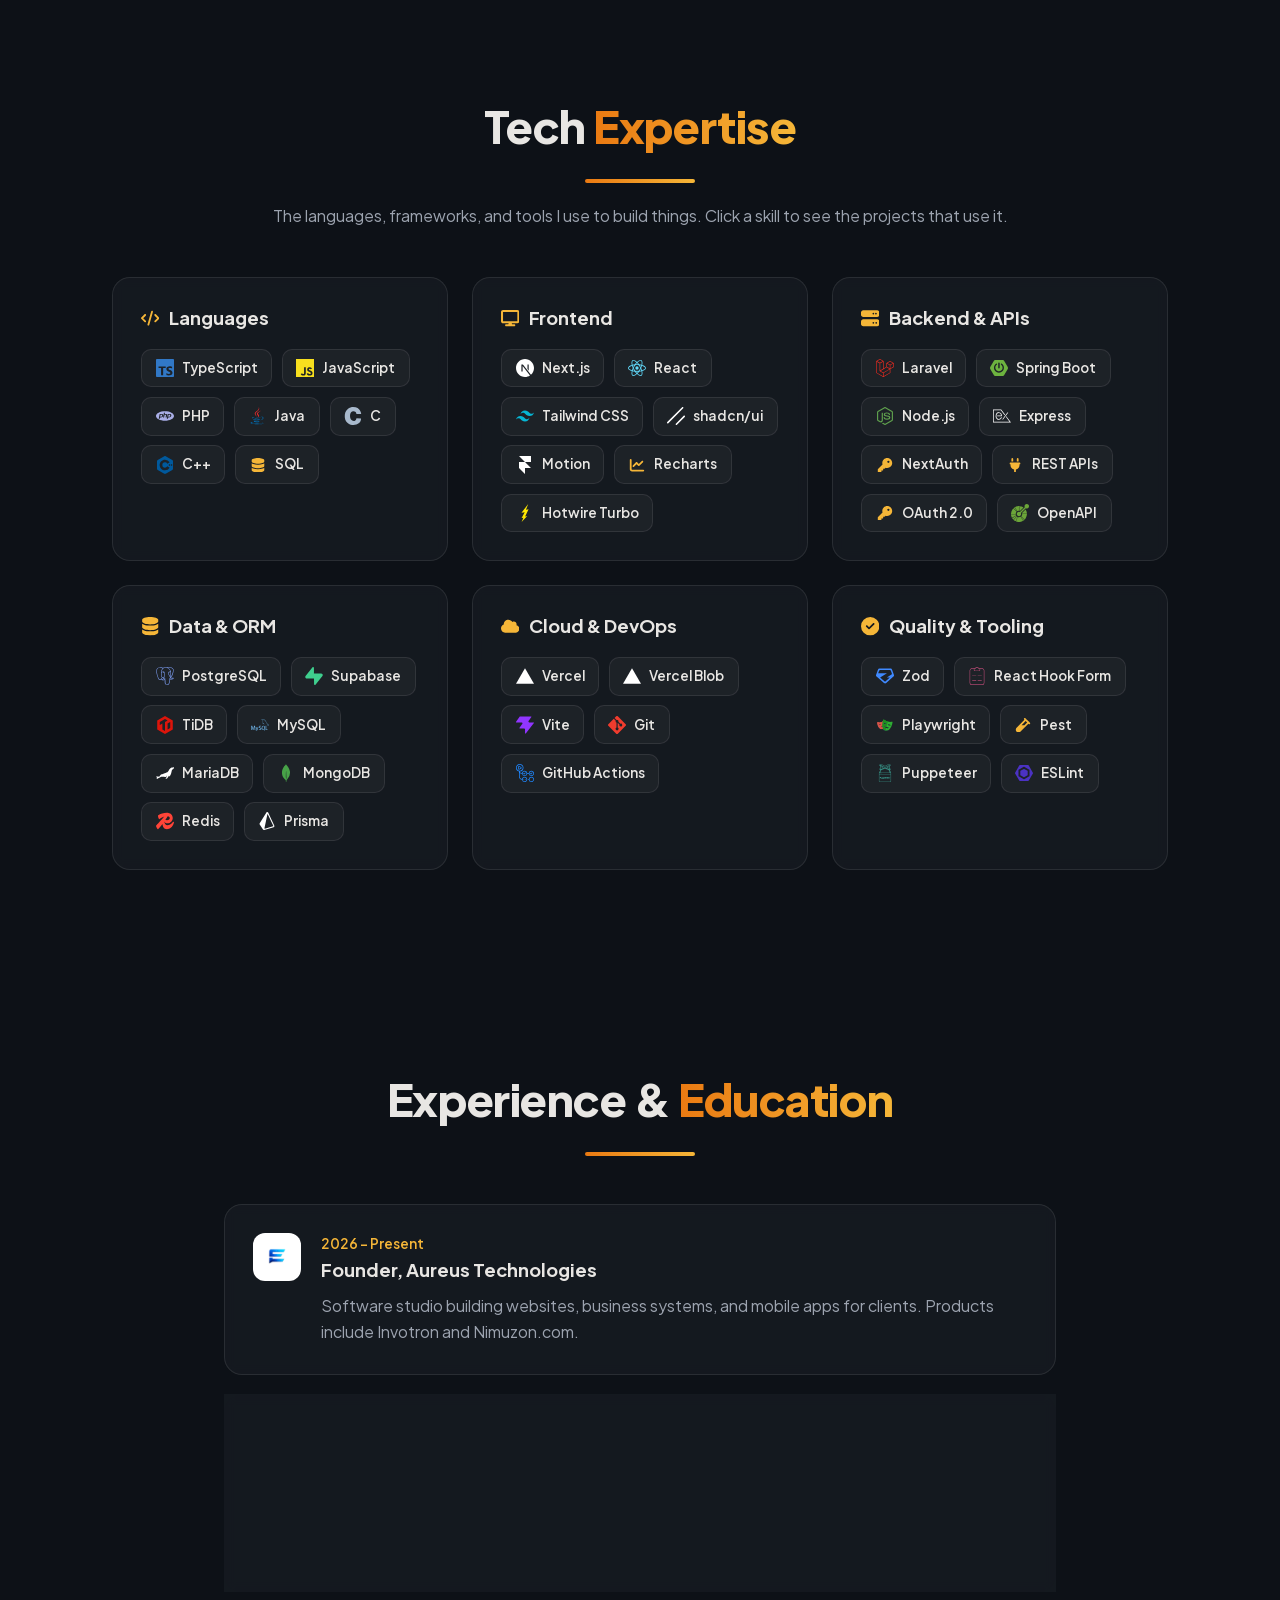
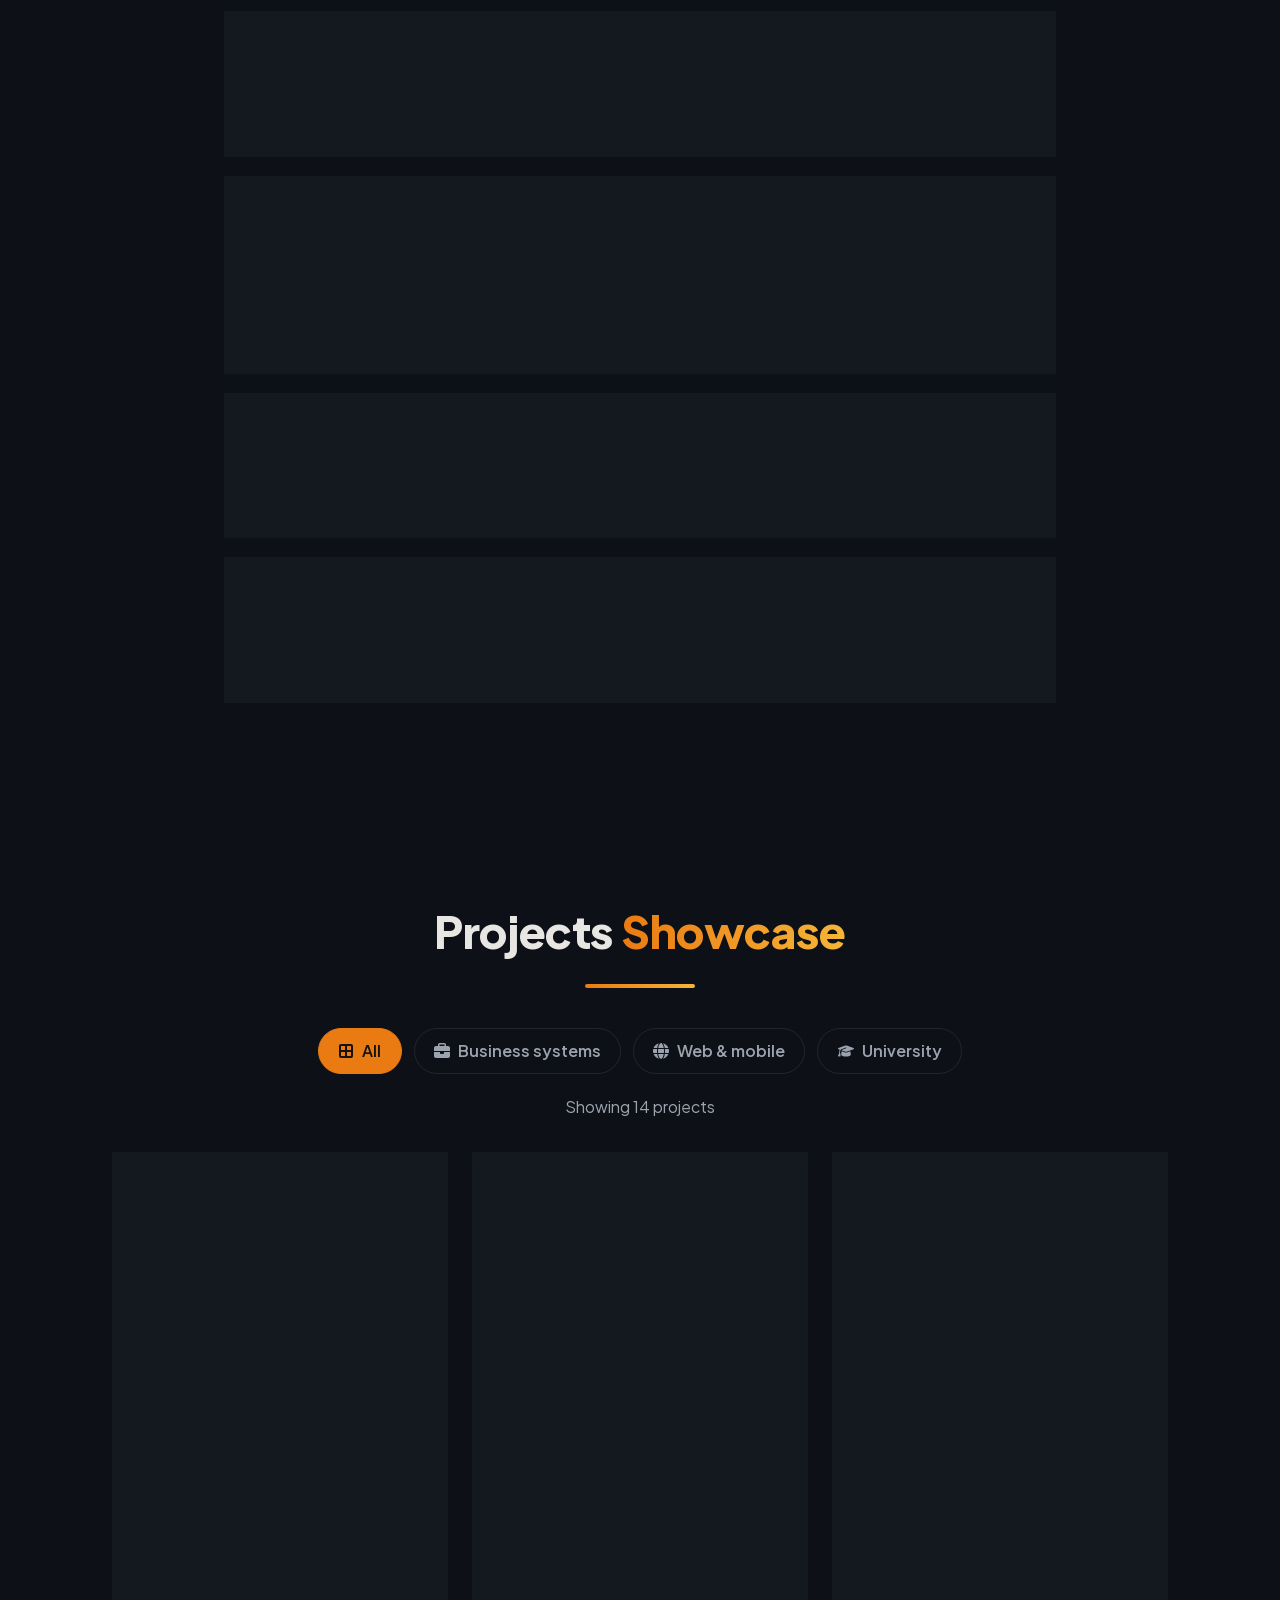
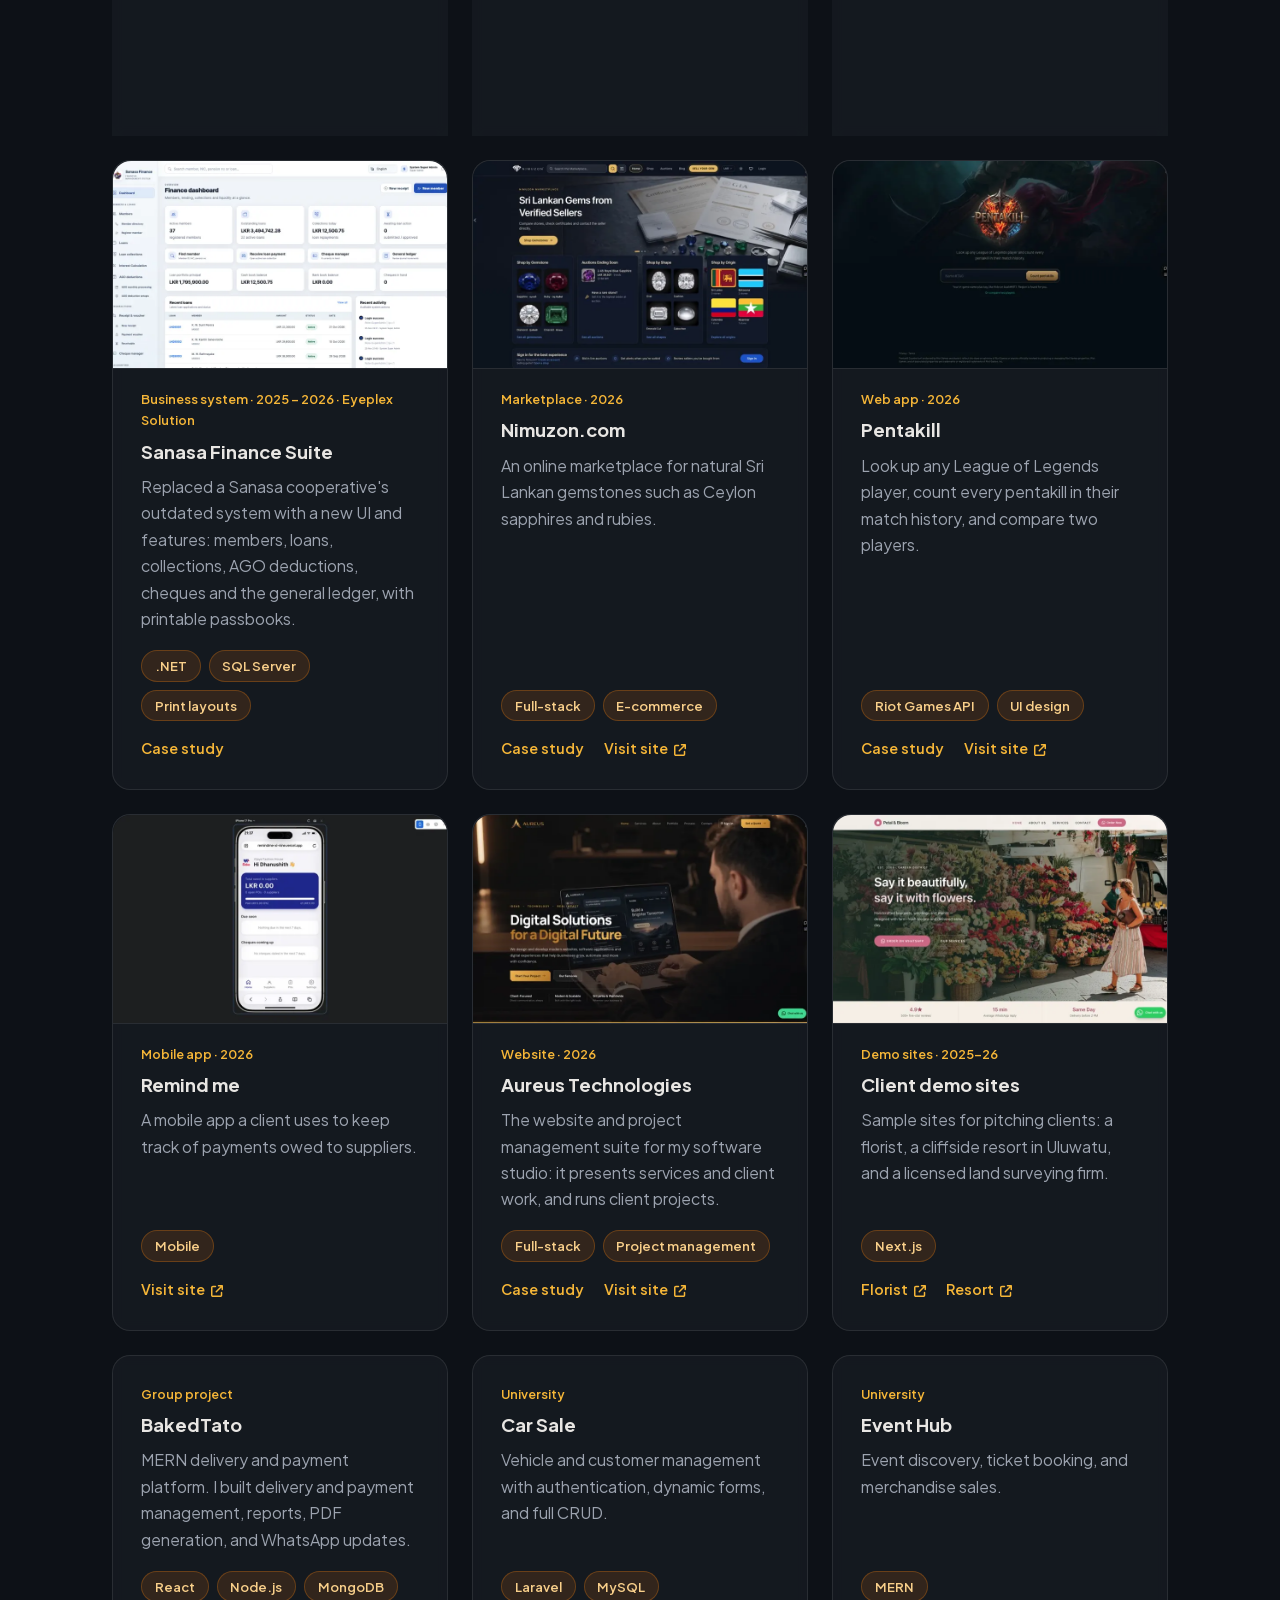
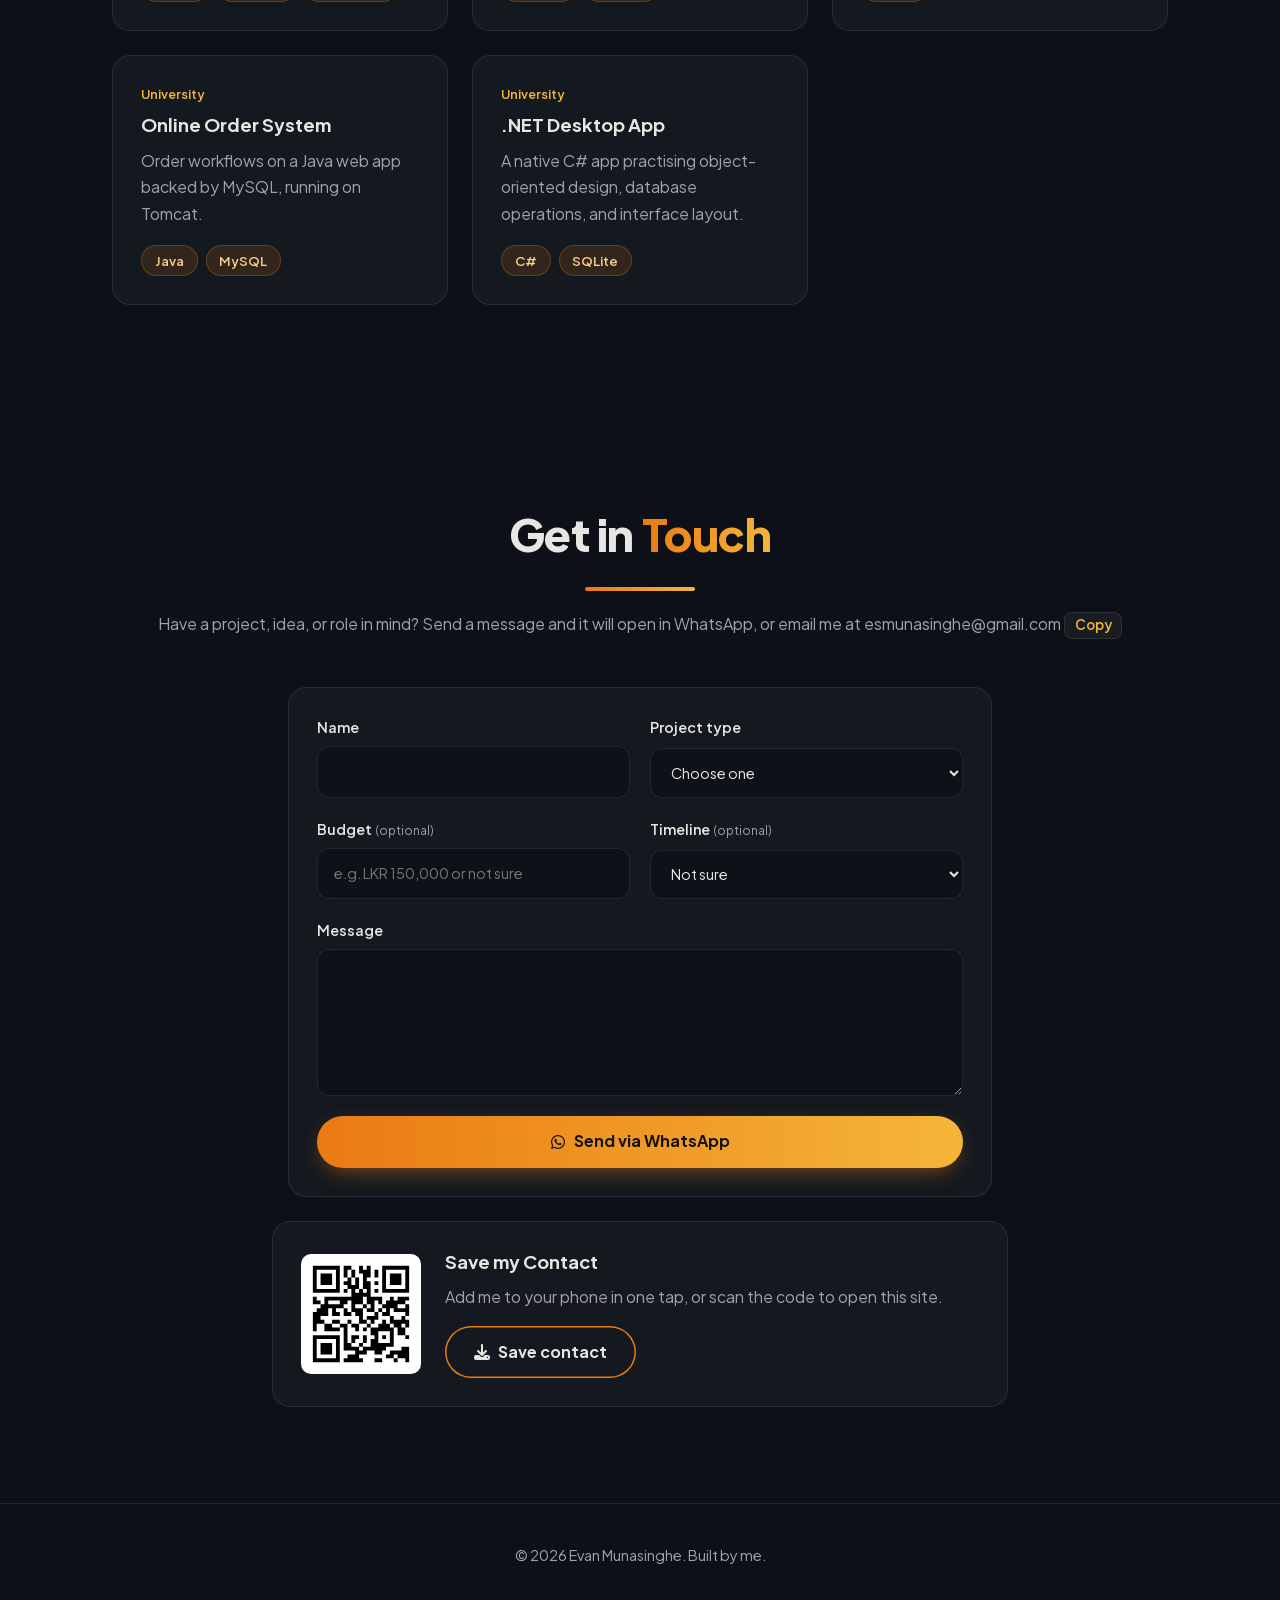
==== commit 36c9ad0d: "Remove tracking params from Instagram link Co-Authored-By: Claude Opus 5.5 <noreply@anthropic.com>" ====
--- a/index.html
+++ b/index.html
@@ -70,7 +70,7 @@
           <a href="https://www.linkedin.com/in/evan-munasinghe-3a8b3a279/" target="_blank" rel="noopener noreferrer" aria-label="LinkedIn"><svg class="fa" aria-hidden="true"><use href="assets/icons.svg#linkedin-in"/></svg></a>
           <a href="https://wa.me/94714682032" target="_blank" rel="noopener noreferrer" aria-label="WhatsApp"><svg class="fa" aria-hidden="true"><use href="assets/icons.svg#whatsapp"/></svg></a>
           <a href="https://www.facebook.com/share/1J9ZfUtniU/?mibextid=wwXIfr" target="_blank" rel="noopener noreferrer" aria-label="Facebook"><svg class="fa" aria-hidden="true"><use href="assets/icons.svg#facebook-f"/></svg></a>
-          <a href="https://www.instagram.com/_evanz.____?igsh=cHNicWY4cTRuZnRx&amp;utm_source=qr" target="_blank" rel="noopener noreferrer" aria-label="Instagram"><svg class="fa" aria-hidden="true"><use href="assets/icons.svg#instagram"/></svg></a>
+          <a href="https://www.instagram.com/_evanz.____/" target="_blank" rel="noopener noreferrer" aria-label="Instagram"><svg class="fa" aria-hidden="true"><use href="assets/icons.svg#instagram"/></svg></a>
         </div>
       </div>
     </section>
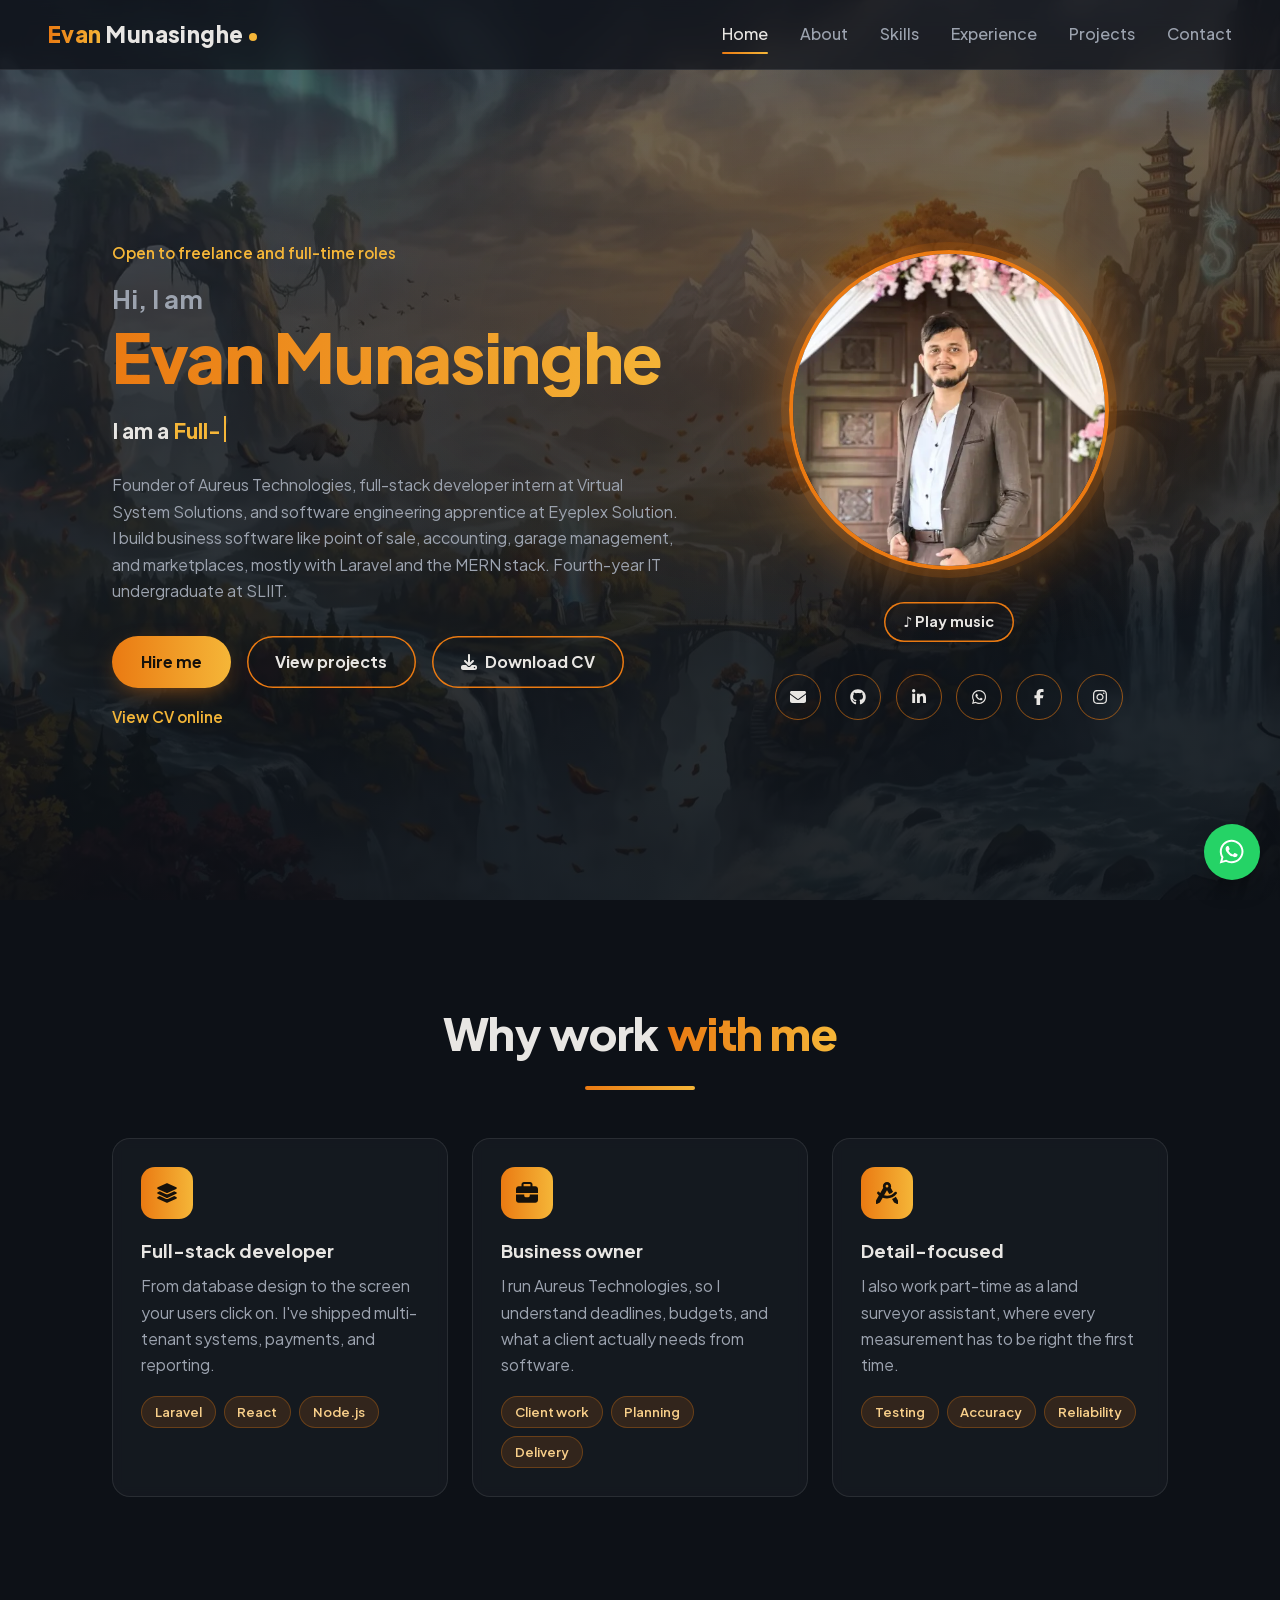
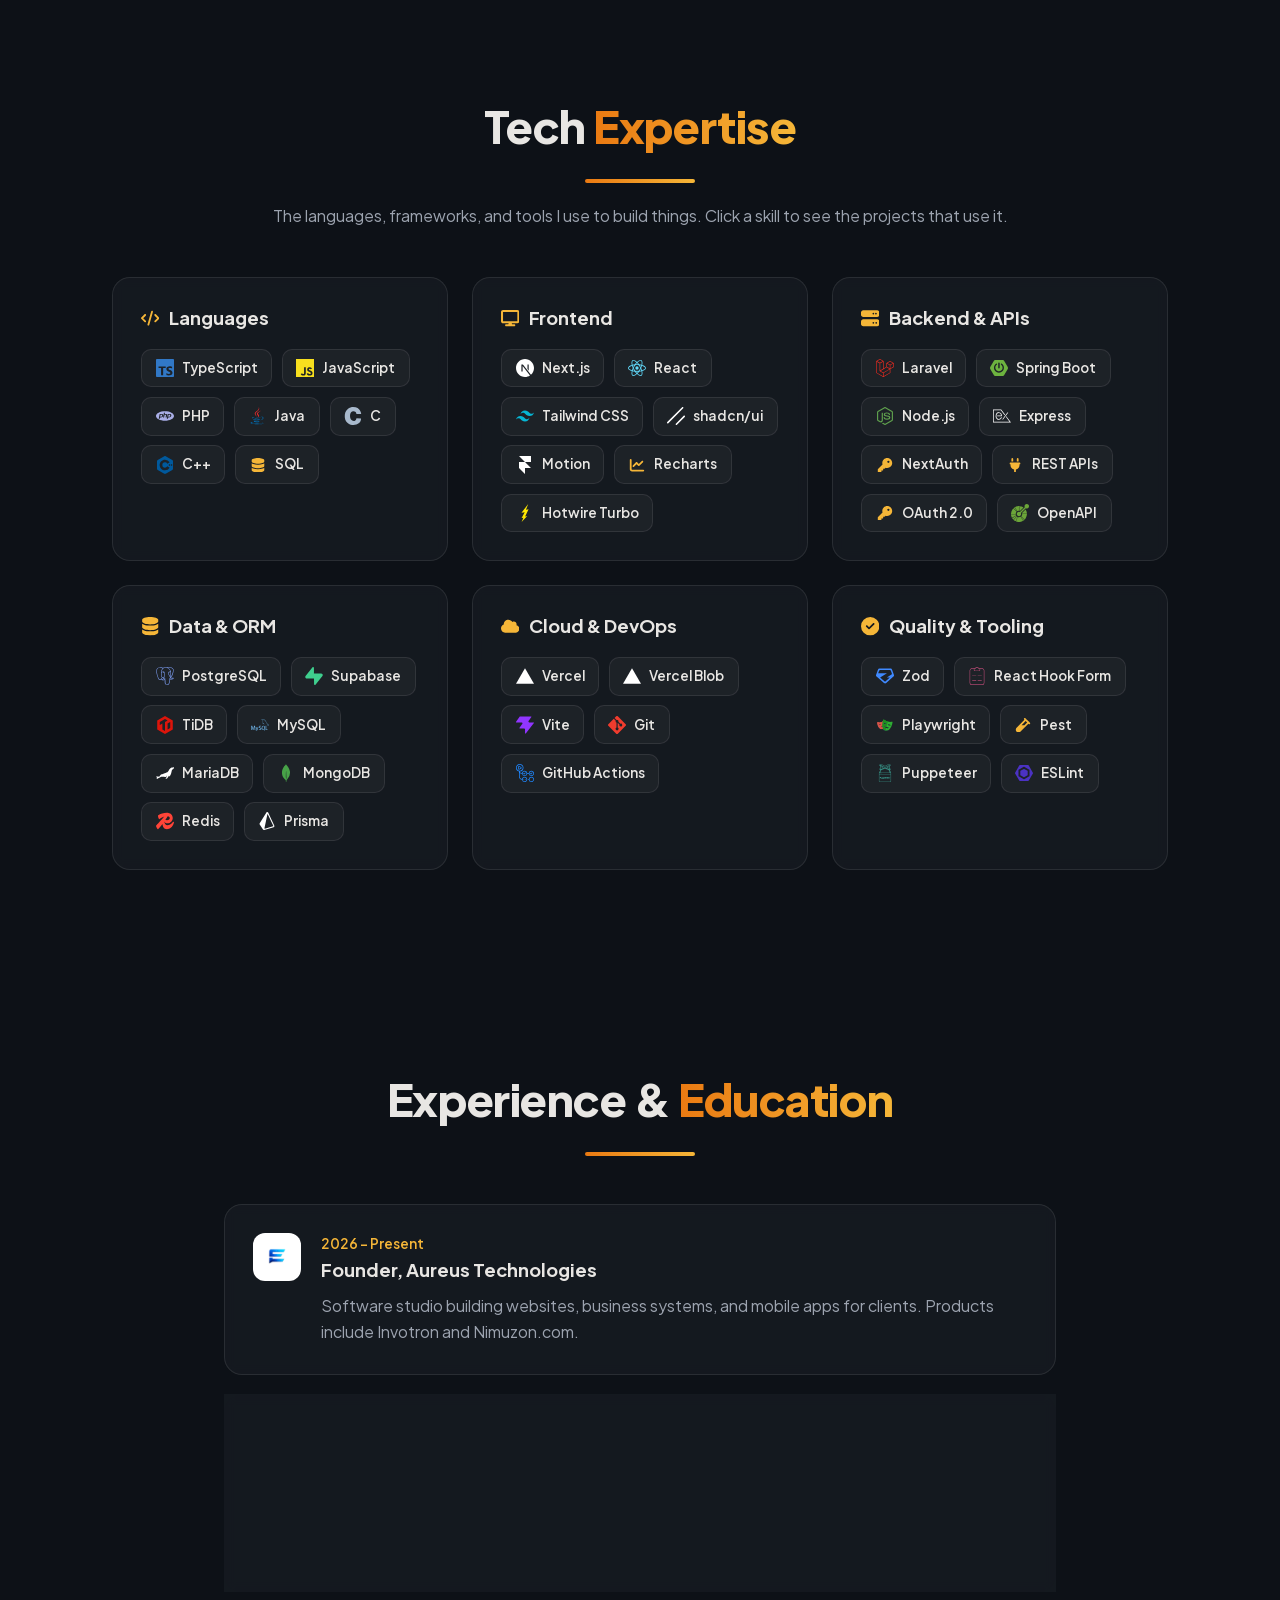
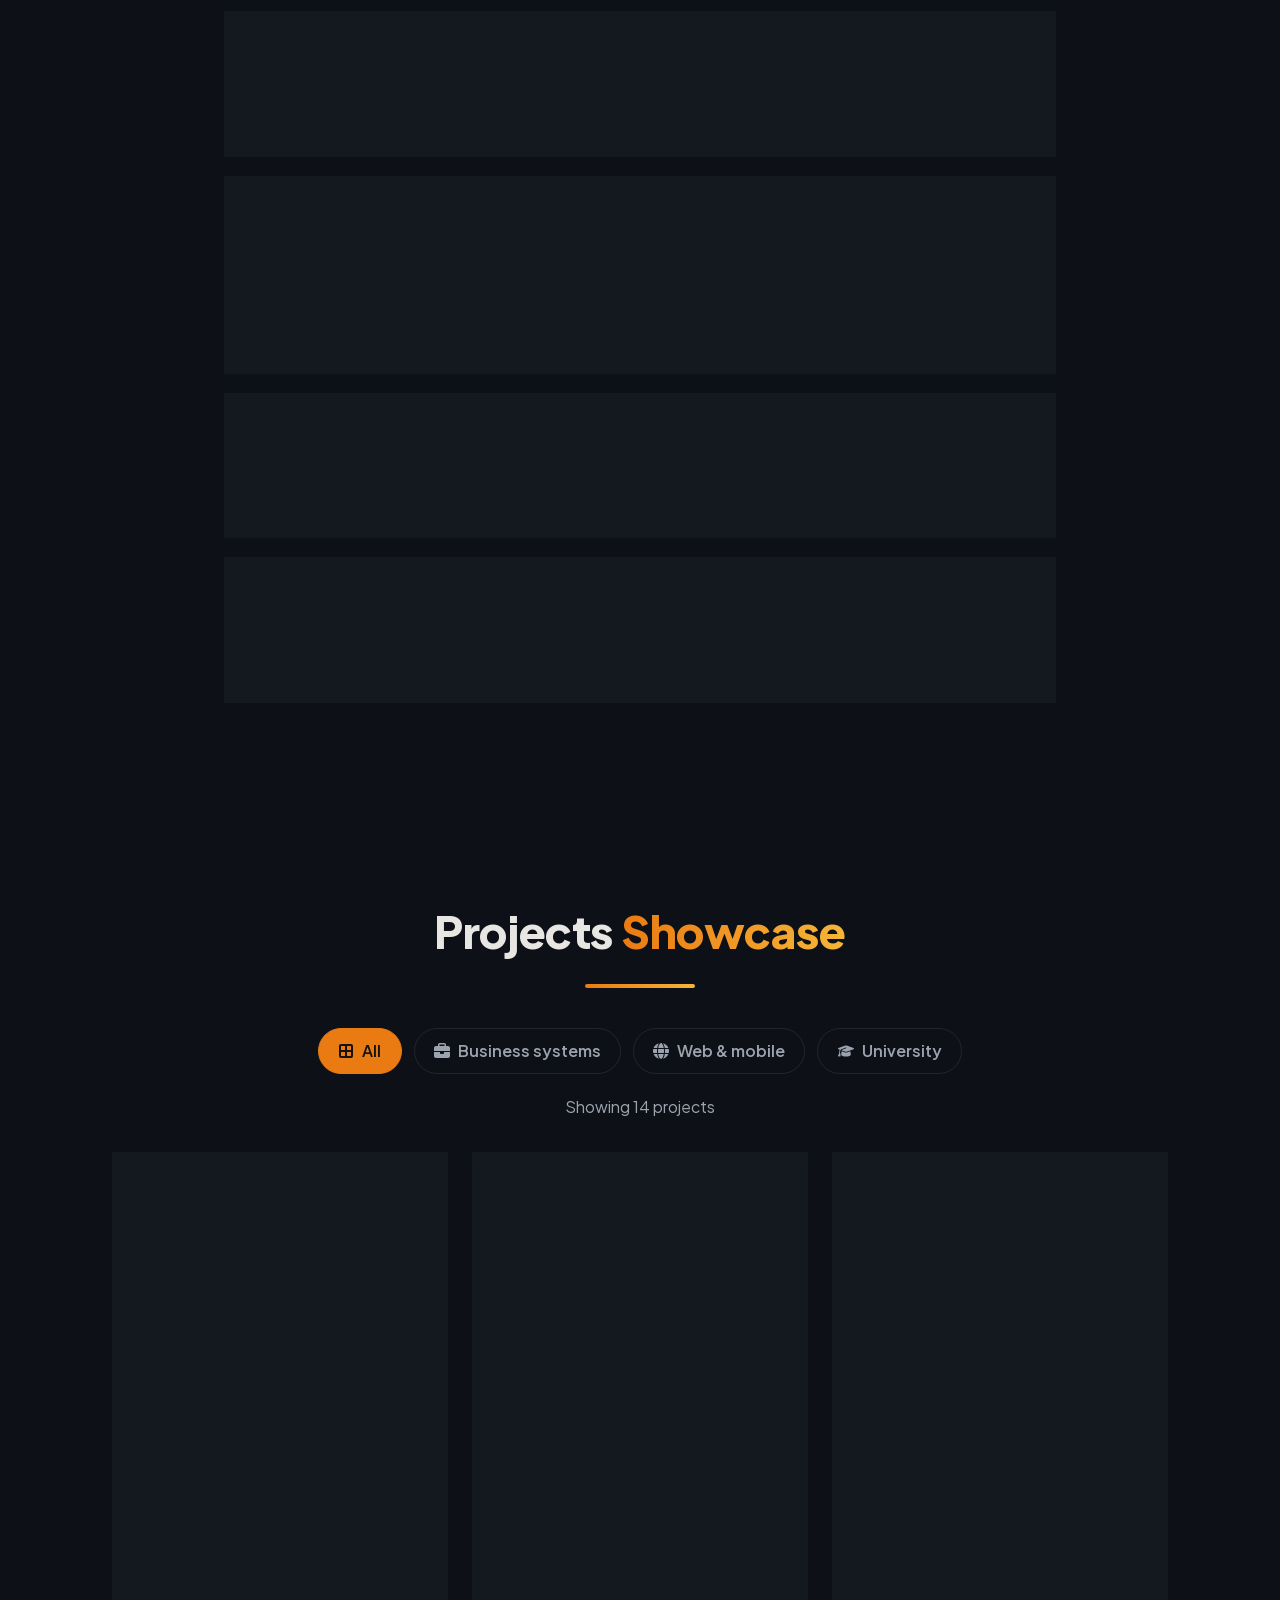
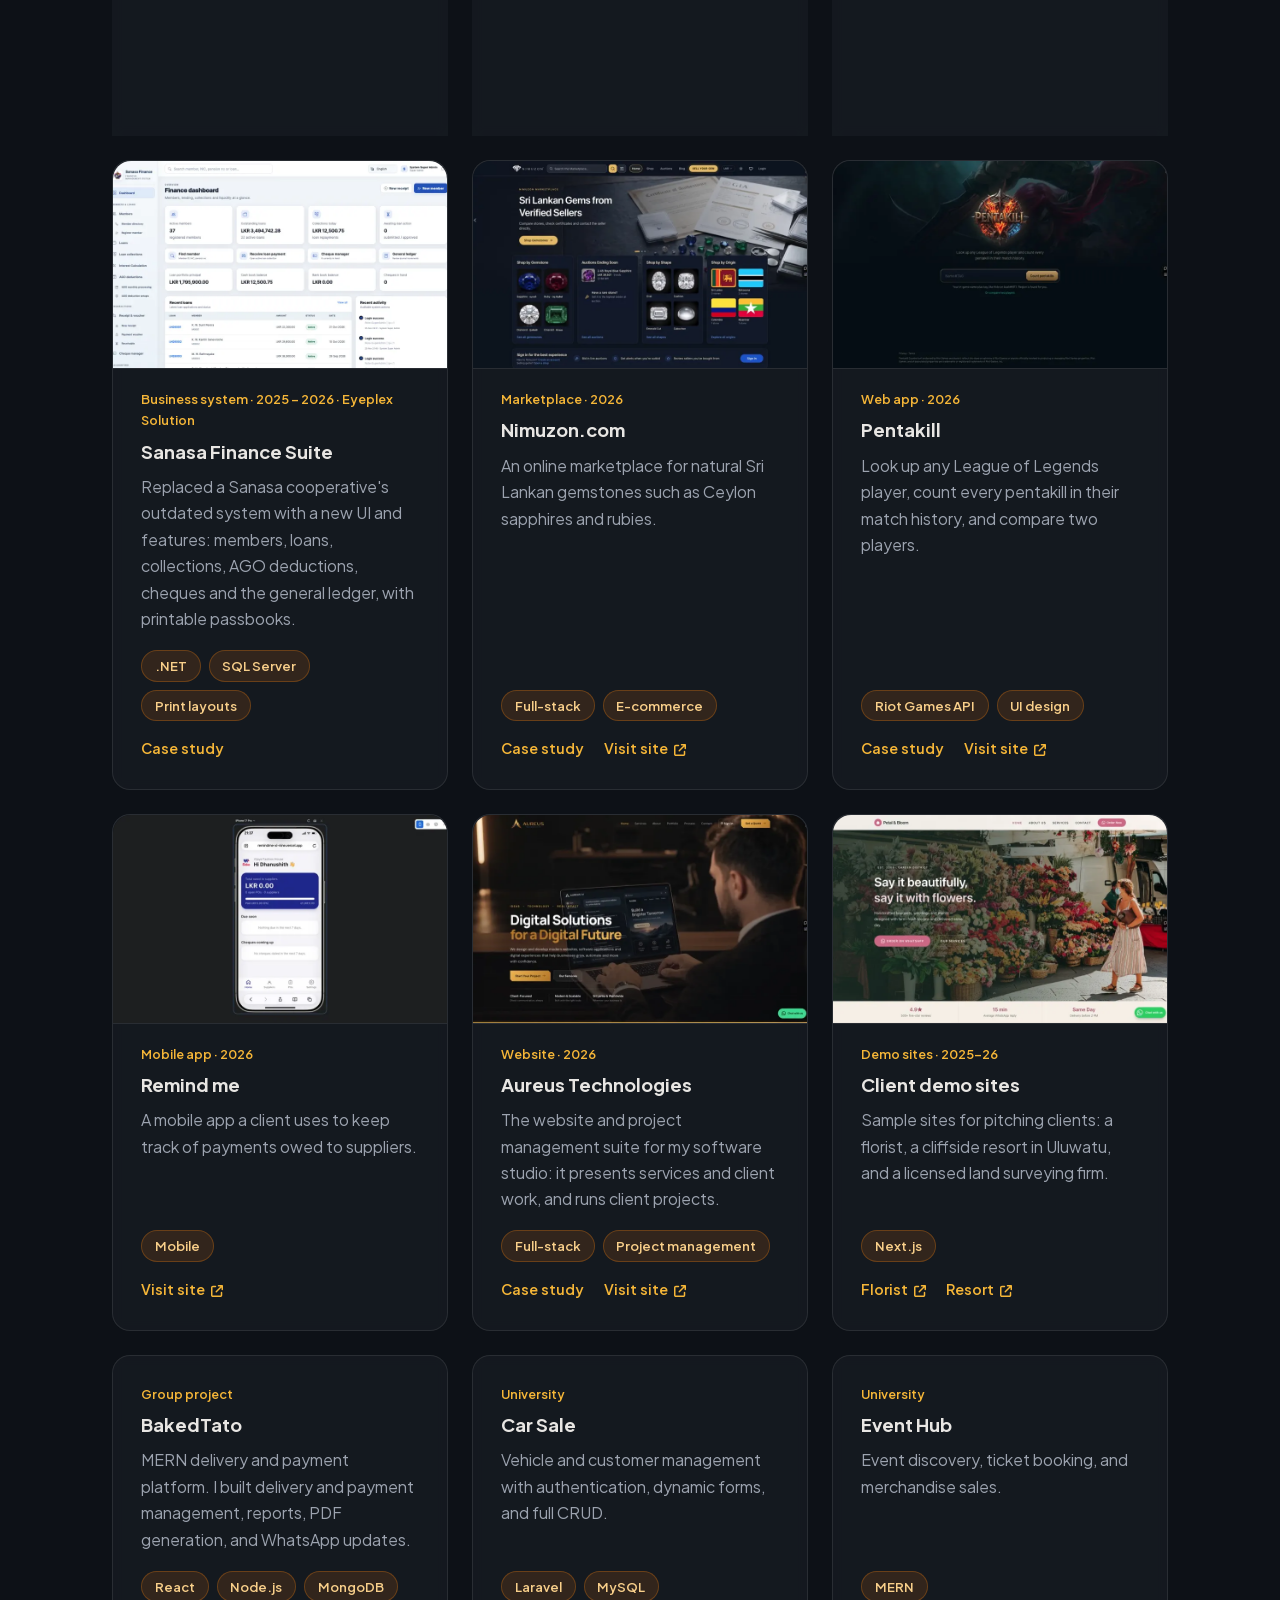
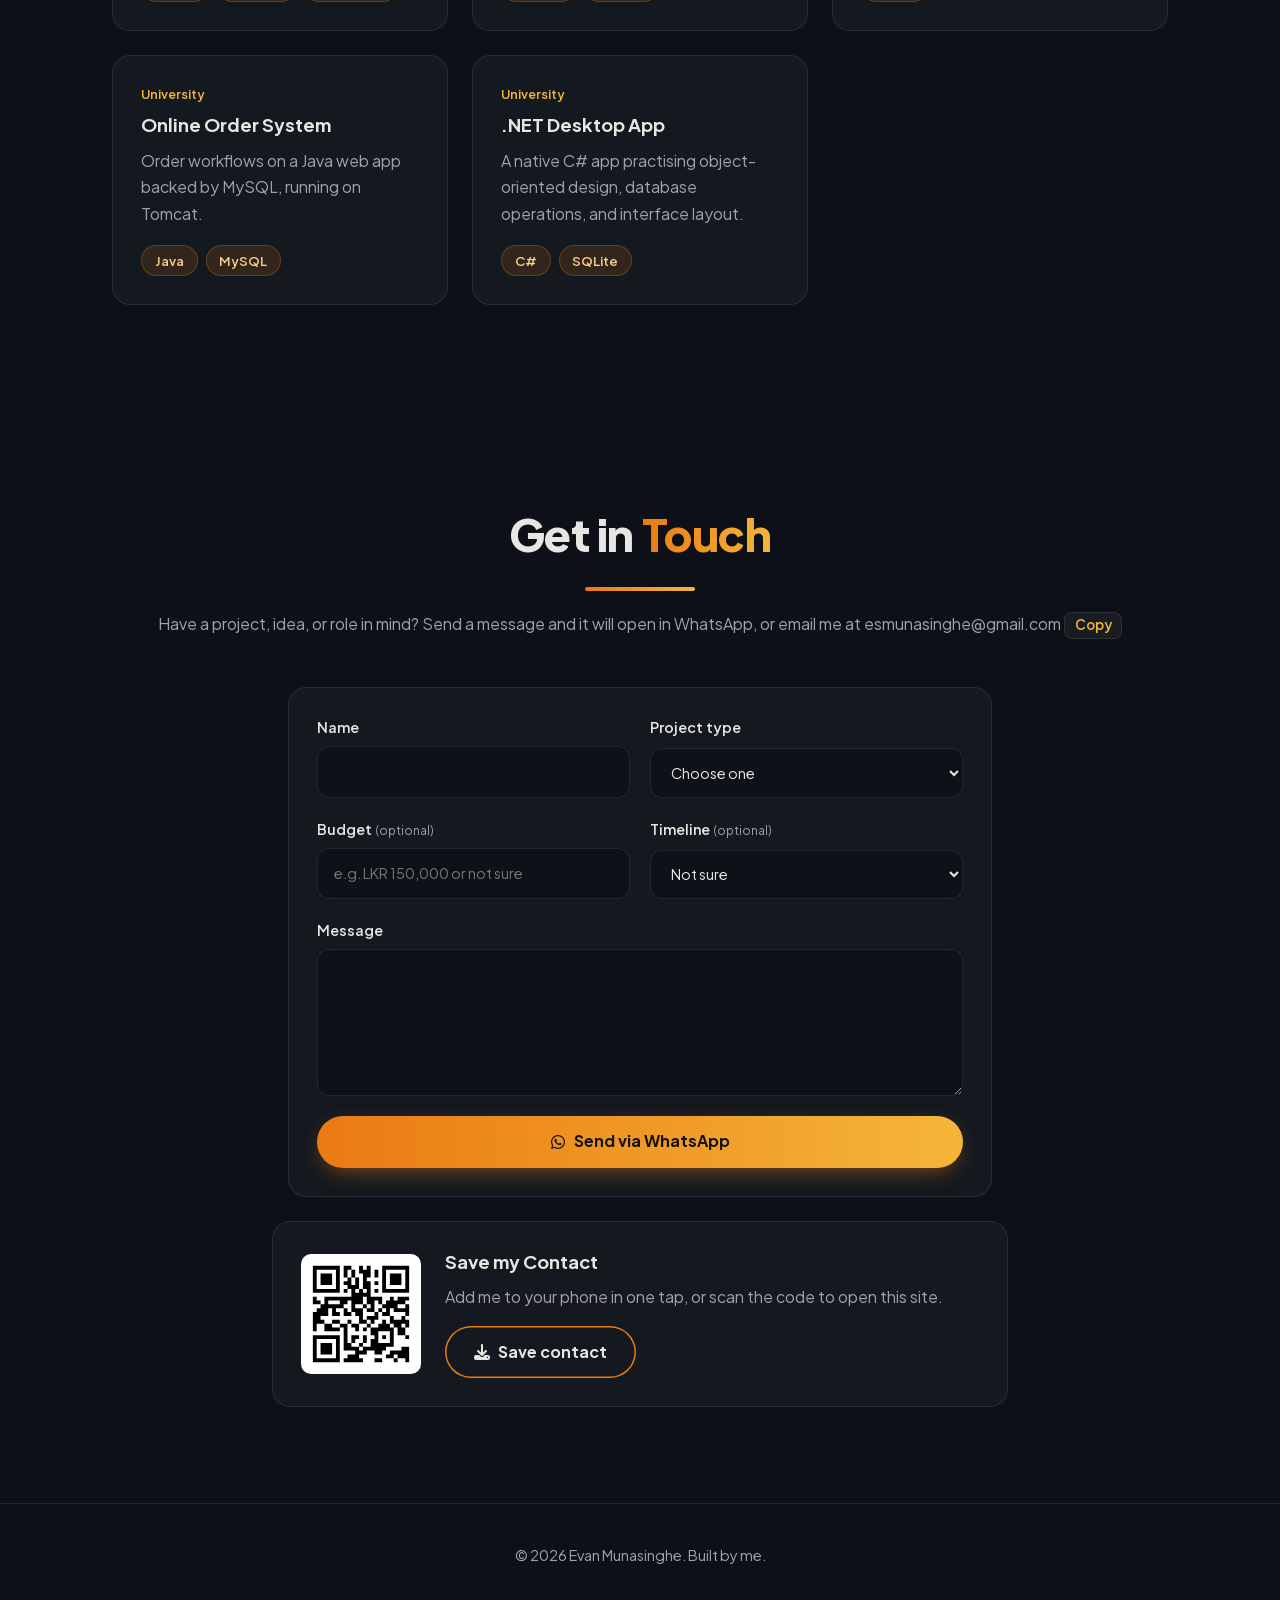
==== commit e33596b8: "Refactor code structure for improved readability and maintainability" ====
--- a/index.html
+++ b/index.html
@@ -64,6 +64,8 @@
       </div>
       <div class="hero-photo">
         <img src="assets/evan-munasinghe.webp" srcset="assets/evan-munasinghe-480.webp 480w, assets/evan-munasinghe.webp 800w" sizes="(max-width: 457px) 70vw, 320px" alt="Evan Munasinghe" width="800" height="800" fetchpriority="high">
+        <audio id="bgm" src="assets/music.mp3" loop preload="none"></audio>
+        <button class="btn btn-ghost music-btn" type="button" aria-pressed="false">♪ Play music</button>
         <div class="socials">
           <a href="mailto:esmunasinghe@gmail.com" aria-label="Email"><svg class="fa" aria-hidden="true"><use href="assets/icons.svg#envelope"/></svg></a>
           <a href="https://github.com/evanmunasinghe" target="_blank" rel="noopener noreferrer" aria-label="GitHub"><svg class="fa" aria-hidden="true"><use href="assets/icons.svg#github"/></svg></a>
--- a/styles.css
+++ b/styles.css
@@ -339,3 +339,4 @@
 .case-nav .next { margin-left: auto; text-align: right; }
 @media (max-width: 600px) { .case-nav { flex-direction: column; } .case-nav .next { margin-left: 0; text-align: left; } }
 .contact-form select { color-scheme: dark; }
+.music-btn { padding: .5rem 1.2rem; font-size: .9rem; }
